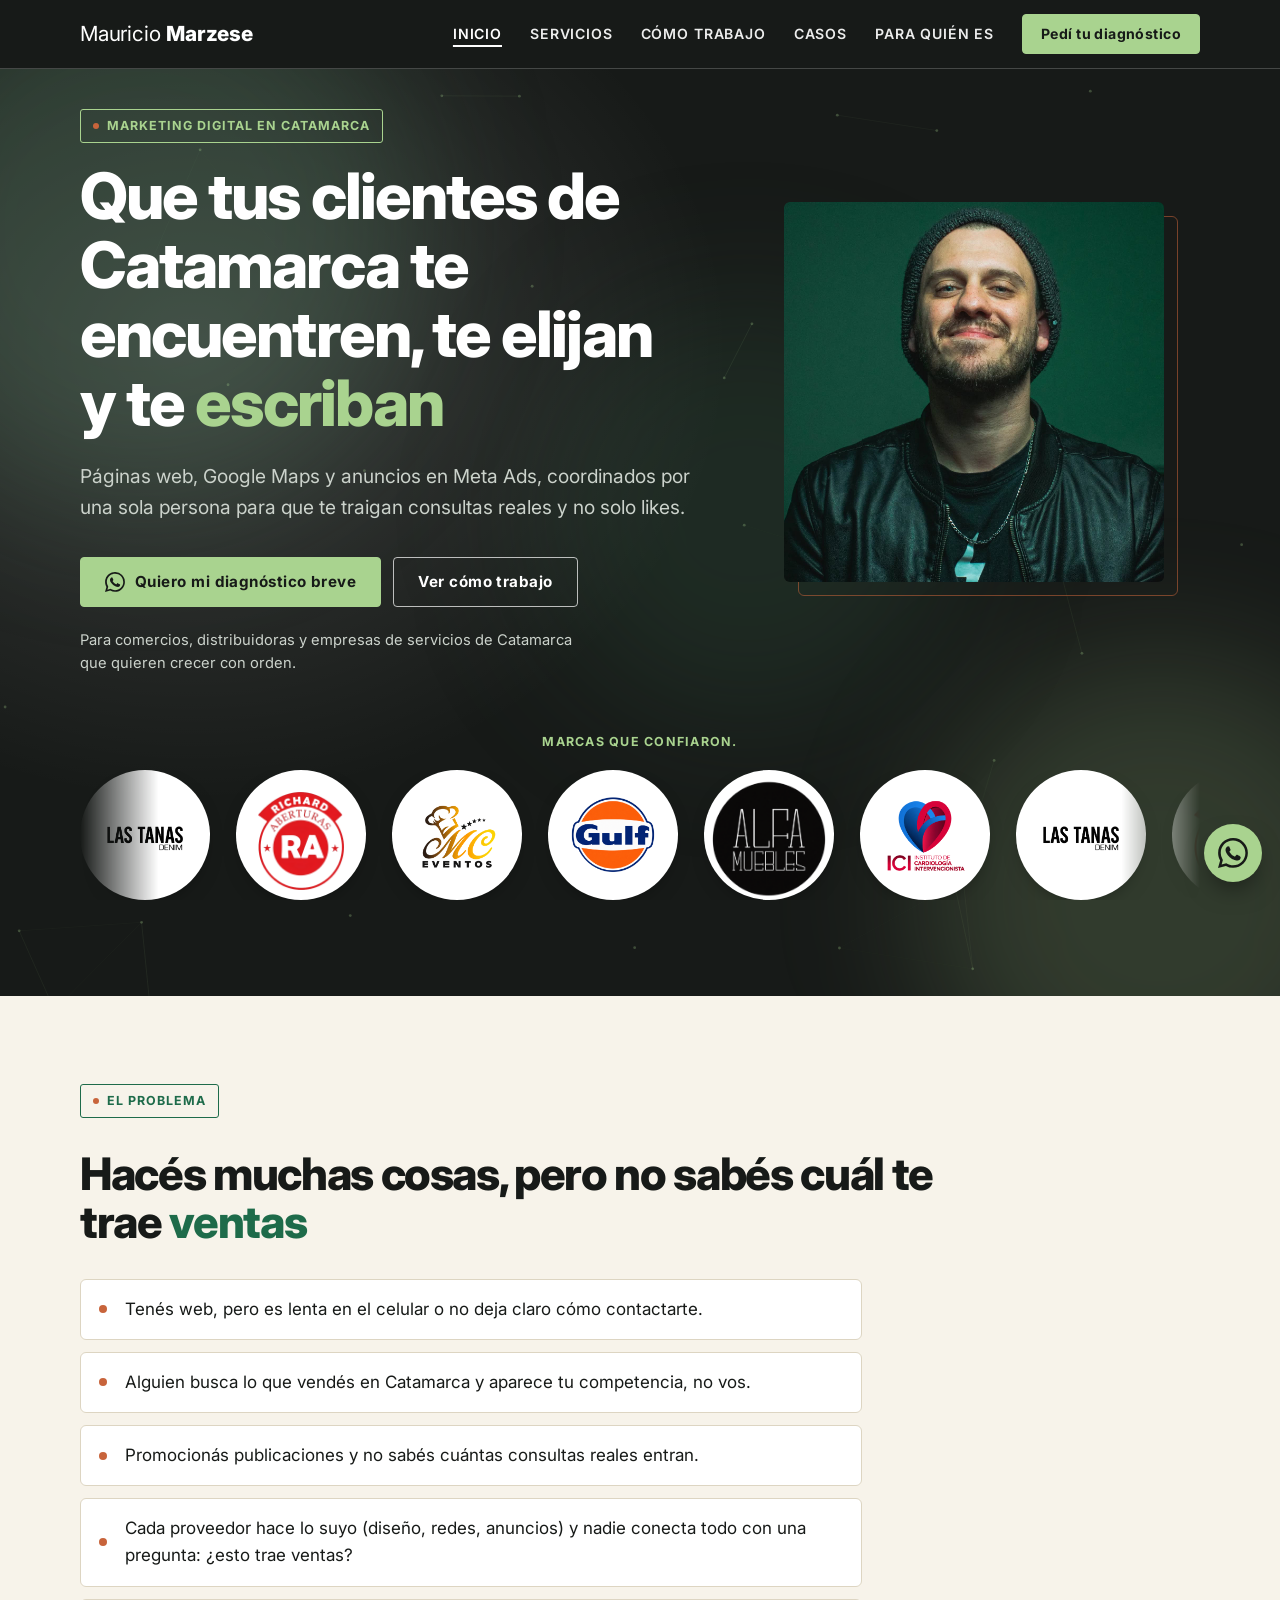
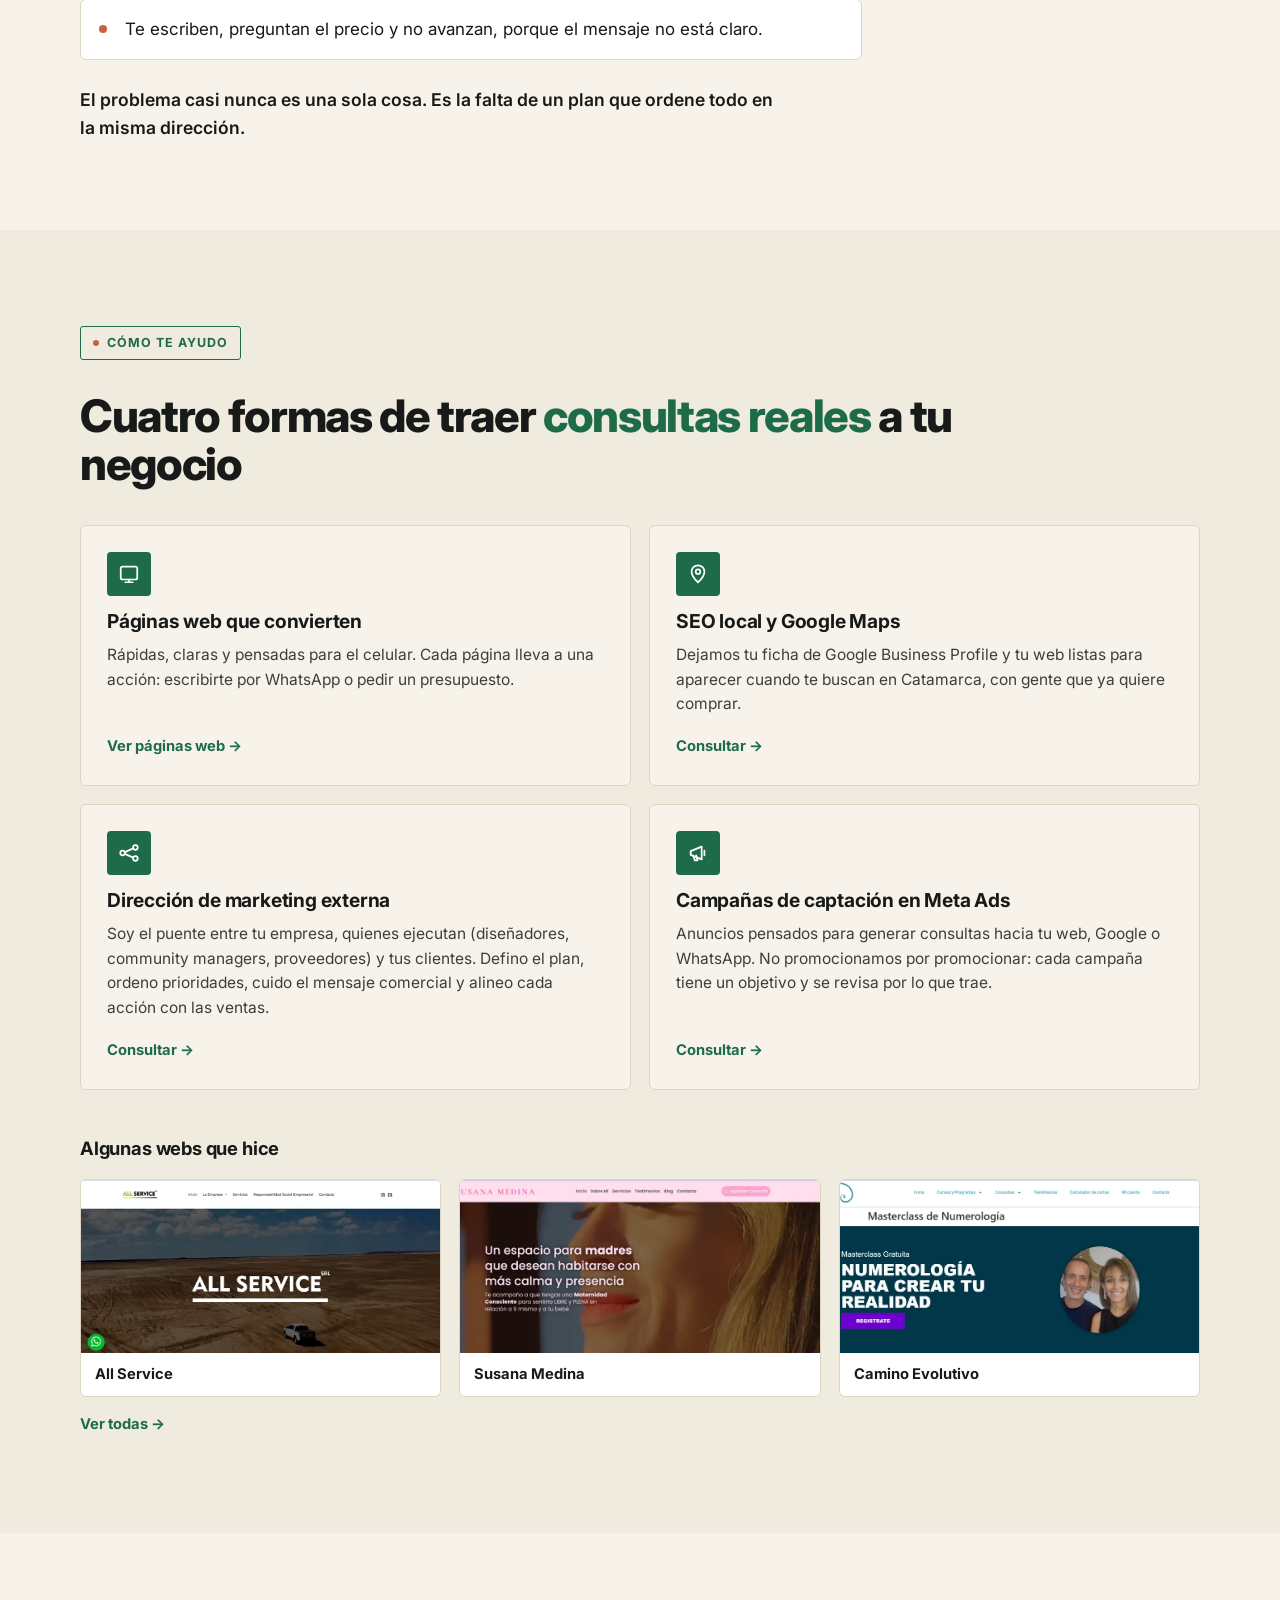
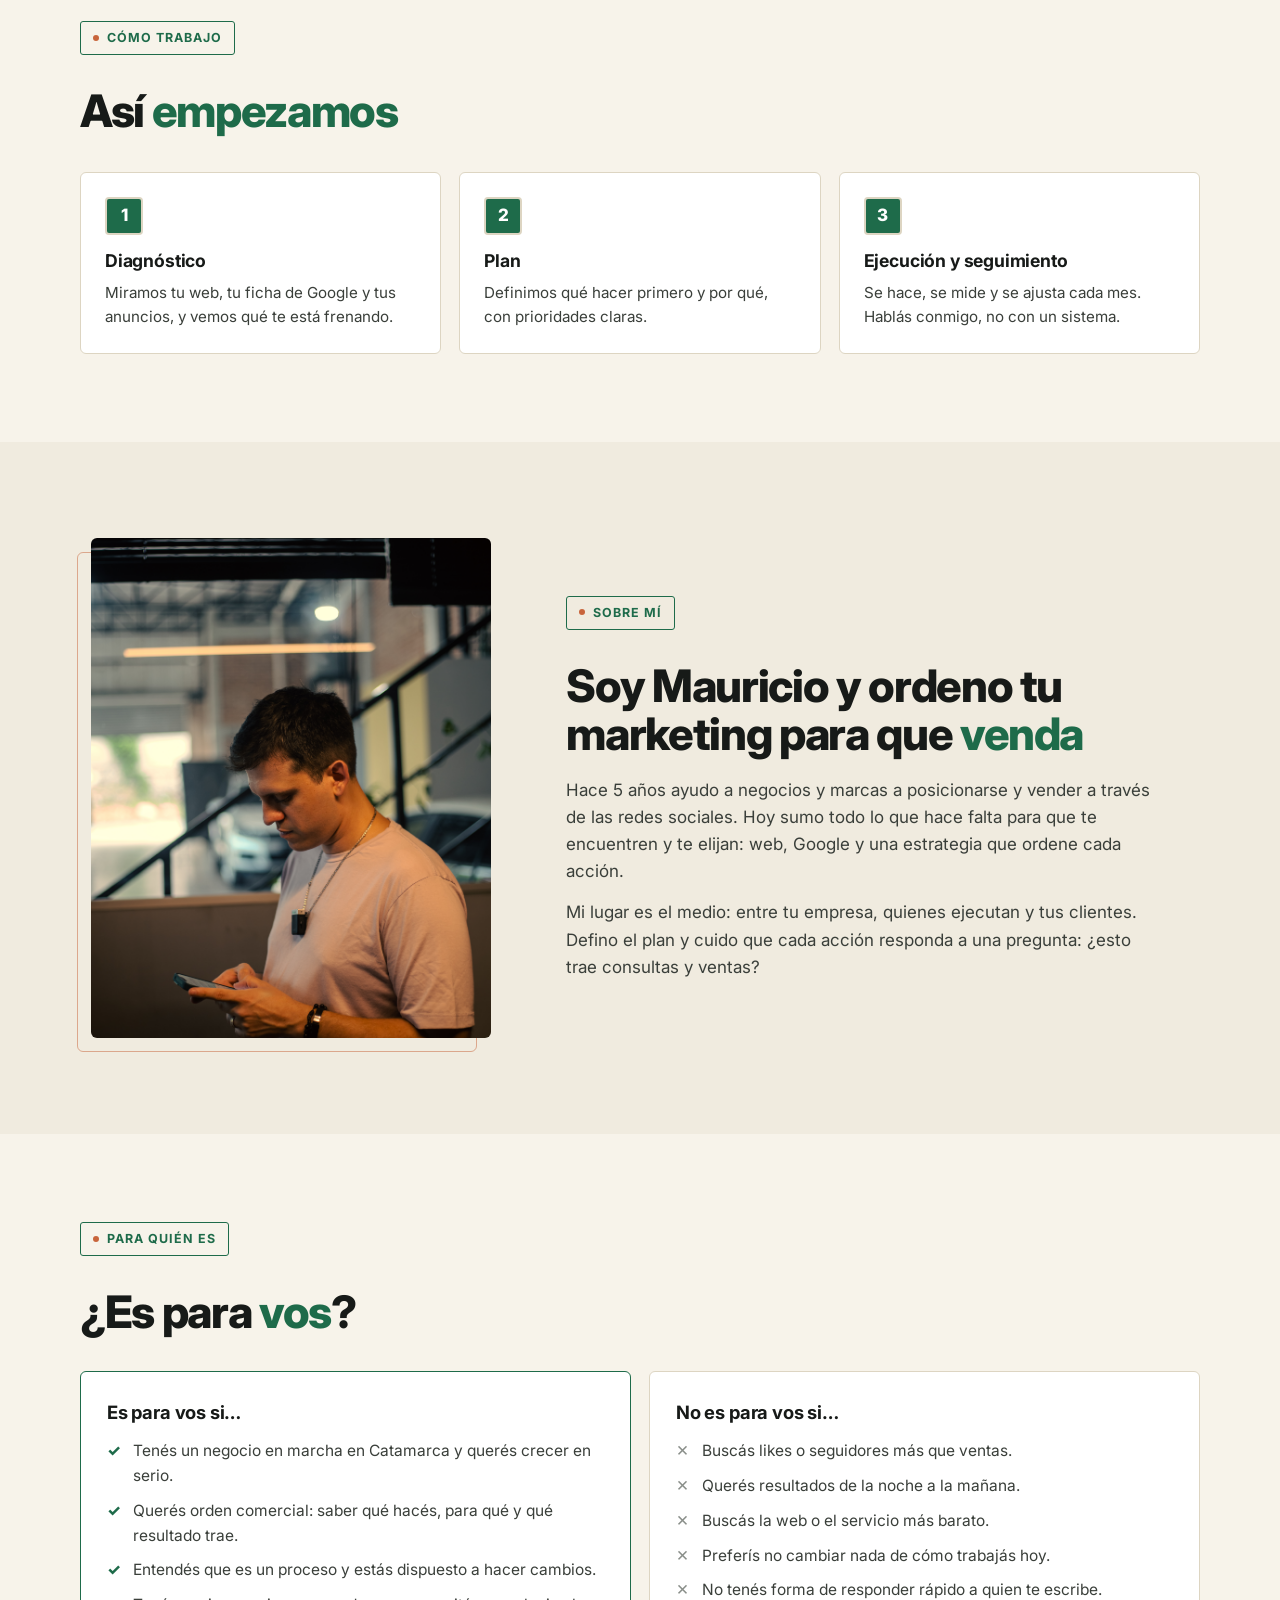
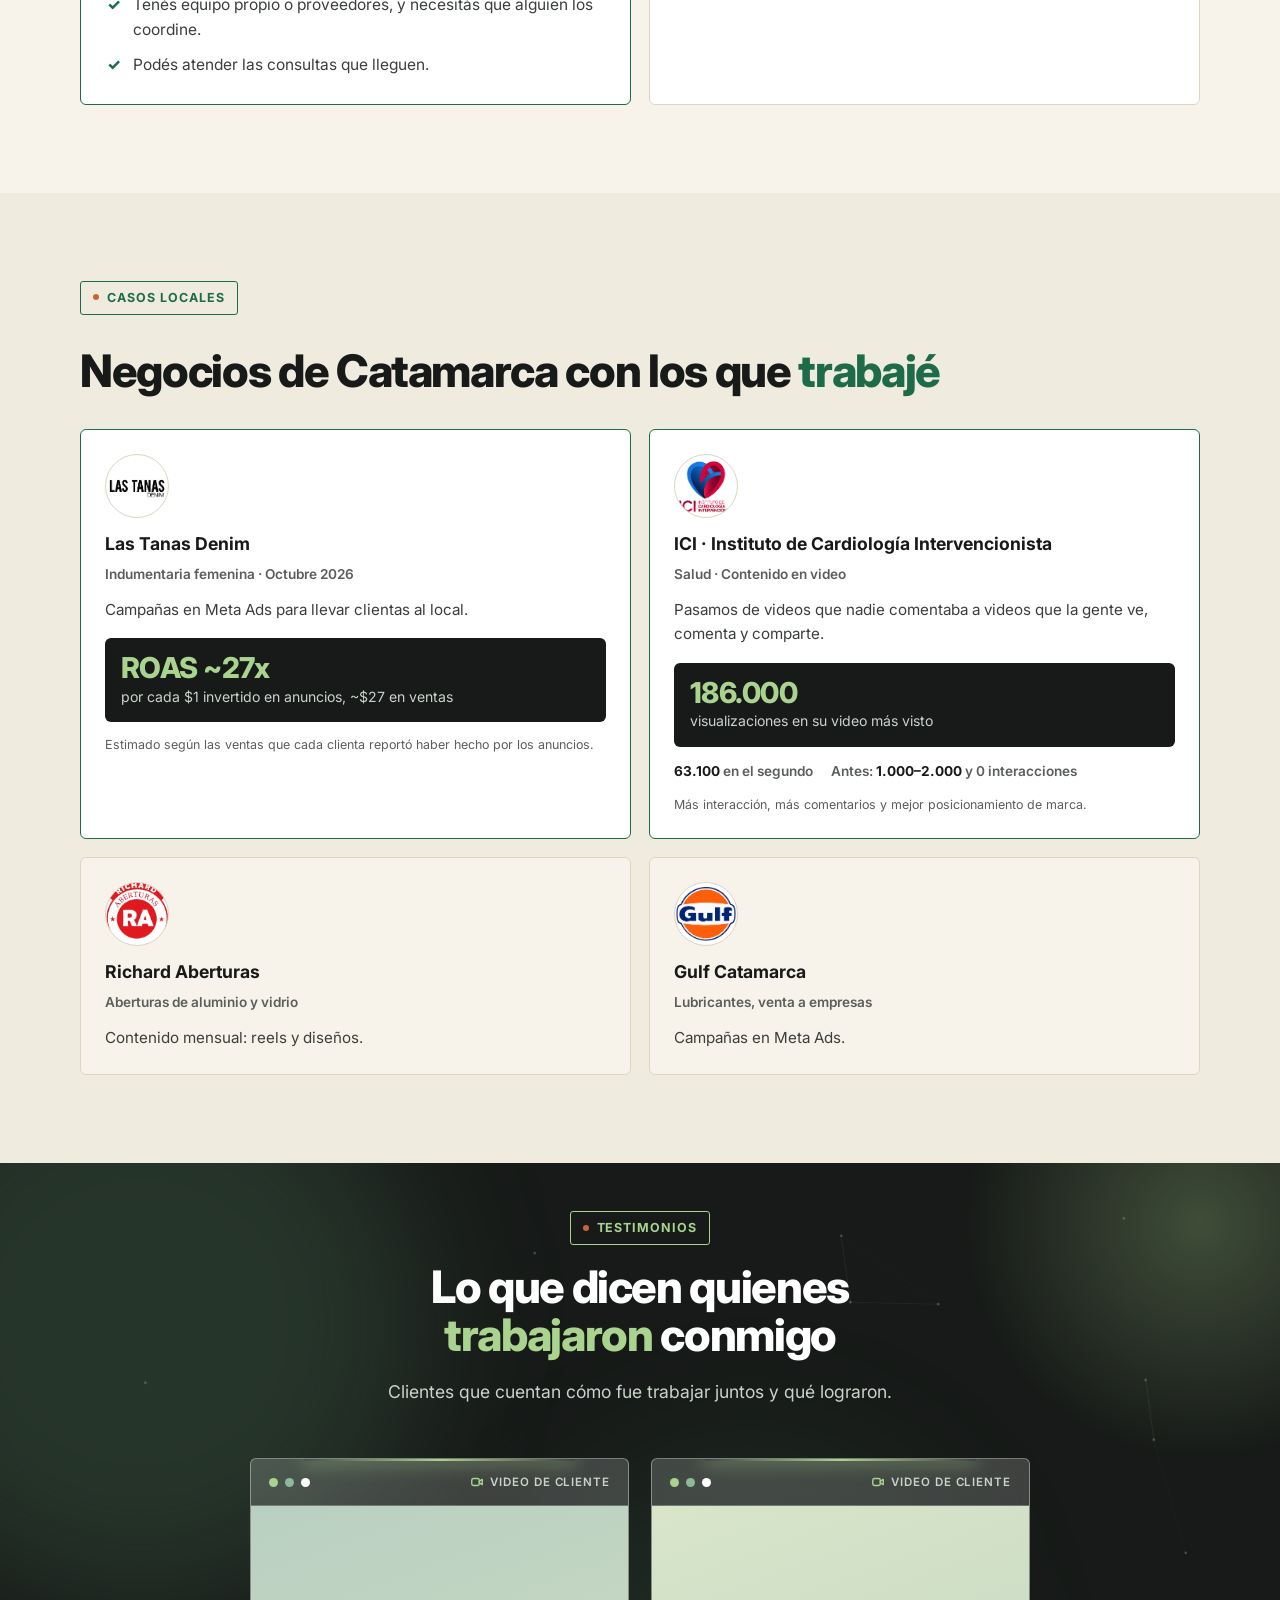
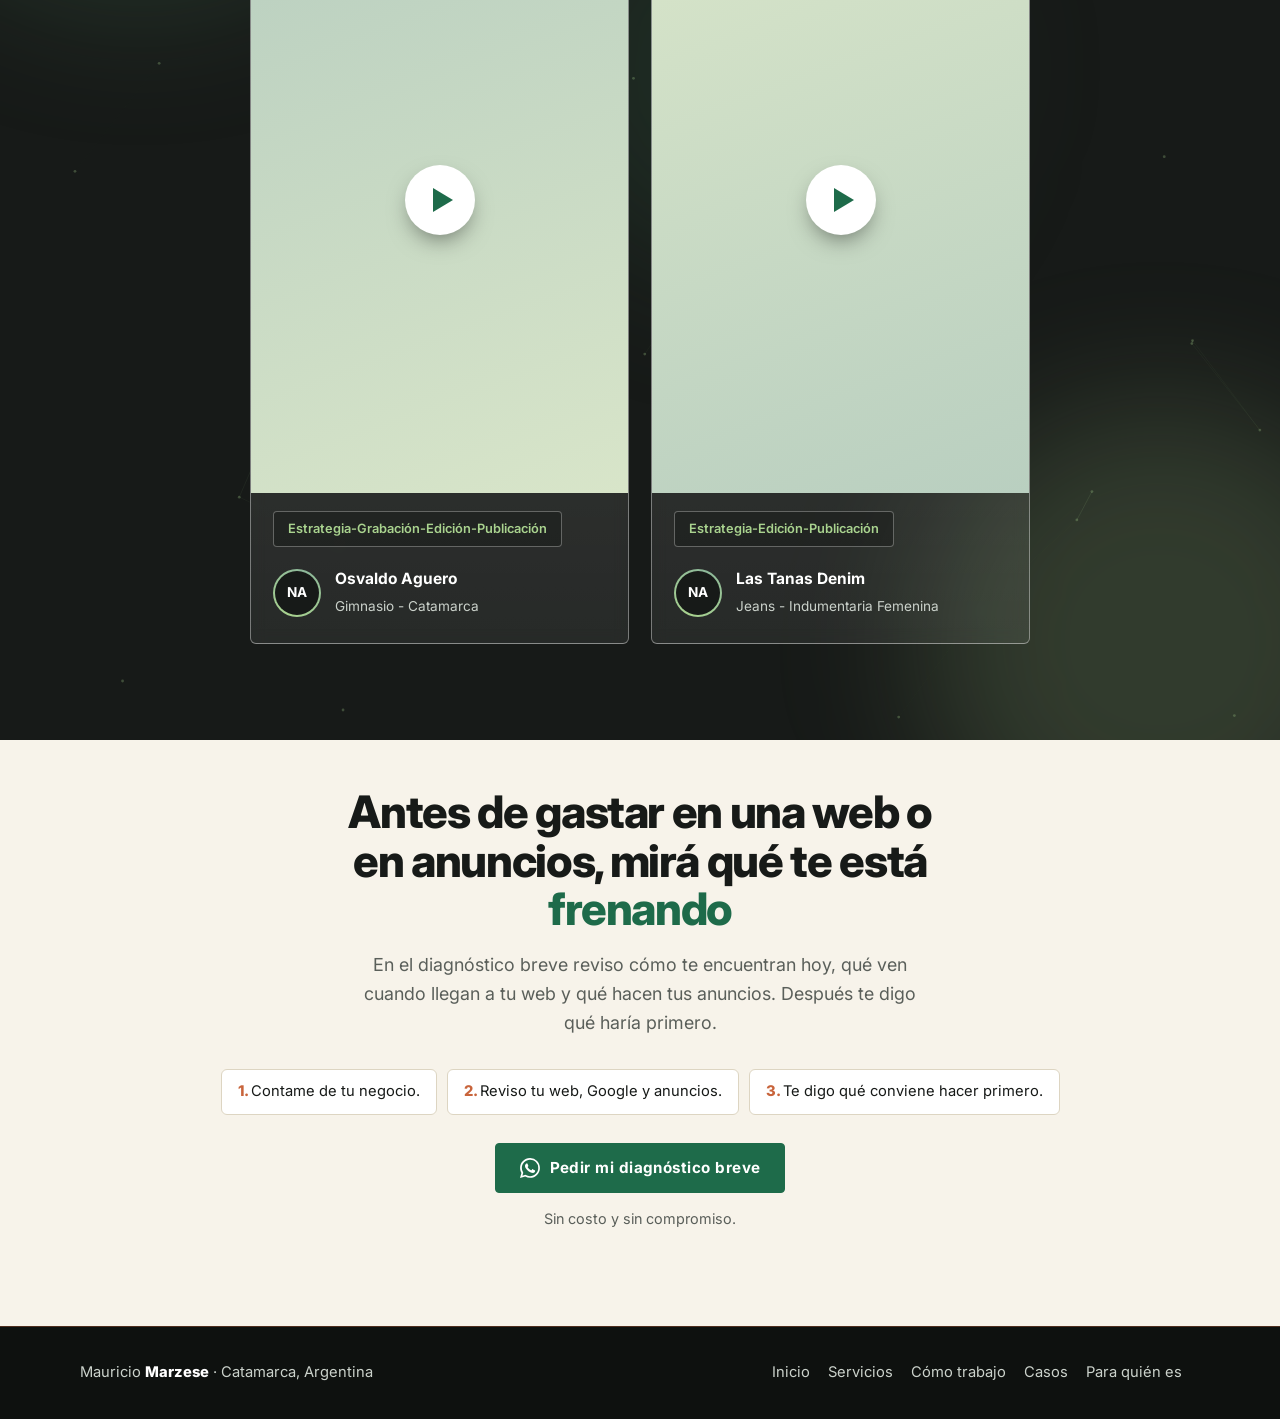
==== index.html @ 93ece4ea "Casos: saca 'También trabajé con'; blog/recursos: anchors del menu apuntan a /#seccion Co-Authored-B" ====
<!DOCTYPE html>
<html lang="es-AR">
<head>
<!-- Google Tag Manager -->
<script>(function(w,d,s,l,i){w[l]=w[l]||[];w[l].push({'gtm.start':new Date().getTime(),event:'gtm.js'});var f=d.getElementsByTagName(s)[0],j=d.createElement(s),dl=l!='dataLayer'?'&l='+l:'';j.async=true;j.src='https://www.googletagmanager.com/gtm.js?id='+i+dl;f.parentNode.insertBefore(j,f);})(window,document,'script','dataLayer','GTM-57M53XH4');</script>
<!-- End Google Tag Manager -->
<!-- Google Analytics (GA4) -->
<script async src="https://www.googletagmanager.com/gtag/js?id=G-WBBMSXLTTG"></script>
<script>window.dataLayer=window.dataLayer||[];function gtag(){dataLayer.push(arguments);}gtag('js',new Date());gtag('config','G-WBBMSXLTTG');</script>
<!-- End Google Analytics -->
<meta charset="utf-8">
<meta name="viewport" content="width=device-width, initial-scale=1, viewport-fit=cover">
<meta name="color-scheme" content="light">
<meta name="theme-color" content="#171A18">
<title>Marketing para negocios en Catamarca | Mauricio Marzese</title>
<meta name="description" content="Páginas web, SEO local y Google Maps, Meta Ads y dirección de marketing para negocios de Catamarca. Pedí tu diagnóstico sin costo.">
<link rel="icon" type="image/svg+xml" href="/favicon.svg">
<script type="application/ld+json">
{"@context":"https://schema.org","@type":"ProfessionalService","name":"Mauricio Marzese","url":"https://mauriciomarzese.com/","description":"Páginas web, SEO local y Google Maps, campañas en Meta Ads y dirección de marketing externa para negocios de Catamarca.","telephone":"+5493834464529","address":{"@type":"PostalAddress","addressLocality":"San Fernando del Valle de Catamarca","addressRegion":"Catamarca","addressCountry":"AR"},"areaServed":[{"@type":"AdministrativeArea","name":"Catamarca"},{"@type":"City","name":"San Fernando del Valle de Catamarca"}],"knowsAbout":["Marketing digital","SEO local","Google Business Profile","Meta Ads","Diseño de páginas web"],"hasOfferCatalog":{"@type":"OfferCatalog","name":"Servicios","itemListElement":[{"@type":"Offer","itemOffered":{"@type":"Service","name":"Páginas web de alta conversión"}},{"@type":"Offer","itemOffered":{"@type":"Service","name":"SEO local y Google Maps"}},{"@type":"Offer","itemOffered":{"@type":"Service","name":"Dirección de marketing externa"}},{"@type":"Offer","itemOffered":{"@type":"Service","name":"Campañas de captación en Meta Ads"}}]},"founder":{"@type":"Person","name":"Mauricio Marzese"},"sameAs":["https://www.instagram.com/mauriciomarzese/","https://www.youtube.com/@mauriciomarzese"]}
</script>
<link rel="canonical" href="https://mauriciomarzese.com/">
<meta property="og:type" content="website">
<meta property="og:locale" content="es_AR">
<meta property="og:site_name" content="Mauricio Marzese">
<meta property="og:title" content="Marketing para negocios en Catamarca | Mauricio Marzese">
<meta property="og:description" content="Páginas web, SEO local y Google Maps, Meta Ads y dirección de marketing para negocios de Catamarca. Pedí tu diagnóstico sin costo.">
<meta property="og:url" content="https://mauriciomarzese.com/">
<link rel="preconnect" href="https://fonts.googleapis.com">
<link rel="preconnect" href="https://fonts.gstatic.com" crossorigin>
<link href="https://fonts.googleapis.com/css2?family=Inter:ital,wght@0,400;0,500;0,600;0,700;0,800;1,700;1,800&display=swap" rel="stylesheet">
<link rel="stylesheet" href="/styles.css">
</head>
<body>
<!-- Google Tag Manager (noscript) -->
<noscript><iframe src="https://www.googletagmanager.com/ns.html?id=GTM-57M53XH4" height="0" width="0" style="display:none;visibility:hidden"></iframe></noscript>
<!-- End Google Tag Manager (noscript) -->

<svg width="0" height="0" style="position:absolute" aria-hidden="true">
  <symbol id="wa" viewBox="0 0 24 24"><path d="M20.5 3.5A11.8 11.8 0 0 0 12 0C5.4 0 .1 5.3.1 11.9c0 2.1.6 4.2 1.6 6L0 24l6.3-1.7a11.9 11.9 0 0 0 5.7 1.5c6.6 0 11.9-5.3 11.9-11.9 0-3.2-1.2-6.2-3.4-8.4ZM12 21.8c-1.8 0-3.5-.5-5-1.4l-.4-.2-3.7 1 1-3.6-.2-.4a9.9 9.9 0 0 1-1.5-5.3C2.2 6.4 6.6 2 12 2c2.6 0 5.1 1 7 2.9a9.8 9.8 0 0 1 2.9 7c0 5.4-4.4 9.9-9.9 9.9Zm5.4-7.4c-.3-.1-1.8-.9-2-1-.3-.1-.5-.1-.7.1l-.9 1.1c-.2.2-.3.2-.6.1a8 8 0 0 1-4-3.5c-.3-.5.3-.5.8-1.5.1-.2 0-.4 0-.5l-.9-2.1c-.2-.5-.4-.4-.7-.4h-.6c-.2 0-.5.1-.8.4-.3.3-1 1-1 2.5s1.1 2.9 1.2 3.1c.1.2 2.1 3.2 5.1 4.5 1.9.8 2.6.9 3.6.7.6-.1 1.8-.7 2-1.4.3-.7.3-1.3.2-1.4-.1-.1-.3-.2-.6-.3Z"/></symbol>
</svg>

<header class="top">
  <div class="wrap nav">
    <a class="brand" href="/">Mauricio <b>Marzese</b></a>
    <button class="menu-toggle" type="button" id="menuToggle" aria-expanded="false" aria-controls="menu" aria-label="Abrir menú"><span></span><span></span><span></span></button>
    <div class="menu" id="menu">
      <div class="menu-inner">
        <ul class="links"><li><a href="/" aria-current="page">Inicio</a></li><li><a href="#servicios">Servicios</a></li><li><a href="#como-trabajo">Cómo trabajo</a></li><li><a href="#casos">Casos</a></li><li><a href="#para-quien">Para quién es</a></li></ul>
        <a class="btn green sm wa" data-msg="Hola Mauricio, vi tu página y quiero pedir el diagnóstico breve de mi negocio.">Pedí tu diagnóstico</a>
      </div>
    </div>
  </div>
</header>

<main id="inicio">

<section class="hero s-blue">
  <div class="fx" aria-hidden="true"><i></i><i></i><i></i></div>
  <div class="wrap hero-grid">
    <div class="hero-txt">
      <span class="pill">Marketing digital en Catamarca</span>
      <h1>Que tus clientes de Catamarca te encuentren, te elijan y te <span class="hl">escriban</span></h1>
      <p class="sub">Páginas web, Google Maps y anuncios en Meta Ads, coordinados por una sola persona para que te traigan consultas reales y no solo likes.</p>
      <div class="actions">
        <a class="btn main wa" data-msg="Hola Mauricio, vi tu página y quiero pedir el diagnóstico breve de mi negocio."><svg viewBox="0 0 24 24" aria-hidden="true"><use href="#wa"/></svg>Quiero mi diagnóstico breve</a>
        <a class="btn ghost" href="#como-trabajo">Ver cómo trabajo</a>
      </div>
      <p class="hero-note">Para comercios, distribuidoras y empresas de servicios de Catamarca que quieren crecer con orden.</p>
    </div>
    <figure class="hero-ph"><img src="/img/mauri.jpg" alt="Mauricio Marzese, consultor de marketing digital en Catamarca" width="640" height="640" fetchpriority="high"></figure>
  </div>
  <div class="wrap hero-brands">
    <div class="zones" >
        <h4>Marcas que confiaron.</h4>
        <div class="logos" role="group" aria-label="Marcas que trabajan conmigo">
          <div class="logos-track"><div class="logo-item"><img src="/img/lastanas.png" alt="Las Tanas Denim" loading="lazy" width="130" height="130" onerror="this.parentNode.classList.add('nologo')"></div><div class="logo-item"><img src="/img/richard.png" alt="Richard Aberturas" loading="lazy" width="130" height="130" onerror="this.parentNode.classList.add('nologo')"></div><div class="logo-item"><img src="/img/mceventos.png" alt="MC Eventos" loading="lazy" width="130" height="130" onerror="this.parentNode.classList.add('nologo')"></div><div class="logo-item"><img src="/img/gulf.png" alt="Gulf Catamarca" loading="lazy" width="130" height="130" onerror="this.parentNode.classList.add('nologo')"></div><div class="logo-item wide"><img src="/img/alfa.png" alt="Alfa Muebles" loading="lazy" width="130" height="130" onerror="this.parentNode.classList.add('nologo')"></div><div class="logo-item"><img src="/img/ici.png" alt="ICI" loading="lazy" width="130" height="130" onerror="this.parentNode.classList.add('nologo')"></div><div class="logo-item"><img src="/img/lastanas.png" alt="Las Tanas Denim" loading="lazy" width="130" height="130" onerror="this.parentNode.classList.add('nologo')"></div><div class="logo-item"><img src="/img/richard.png" alt="Richard Aberturas" loading="lazy" width="130" height="130" onerror="this.parentNode.classList.add('nologo')"></div><div class="logo-item"><img src="/img/mceventos.png" alt="MC Eventos" loading="lazy" width="130" height="130" onerror="this.parentNode.classList.add('nologo')"></div><div class="logo-item"><img src="/img/gulf.png" alt="Gulf Catamarca" loading="lazy" width="130" height="130" onerror="this.parentNode.classList.add('nologo')"></div><div class="logo-item wide"><img src="/img/alfa.png" alt="Alfa Muebles" loading="lazy" width="130" height="130" onerror="this.parentNode.classList.add('nologo')"></div><div class="logo-item"><img src="/img/ici.png" alt="ICI" loading="lazy" width="130" height="130" onerror="this.parentNode.classList.add('nologo')"></div><div class="logo-item"><img src="/img/lastanas.png" alt="Las Tanas Denim" loading="lazy" width="130" height="130" onerror="this.parentNode.classList.add('nologo')"></div><div class="logo-item"><img src="/img/richard.png" alt="Richard Aberturas" loading="lazy" width="130" height="130" onerror="this.parentNode.classList.add('nologo')"></div><div class="logo-item"><img src="/img/mceventos.png" alt="MC Eventos" loading="lazy" width="130" height="130" onerror="this.parentNode.classList.add('nologo')"></div><div class="logo-item"><img src="/img/gulf.png" alt="Gulf Catamarca" loading="lazy" width="130" height="130" onerror="this.parentNode.classList.add('nologo')"></div><div class="logo-item wide"><img src="/img/alfa.png" alt="Alfa Muebles" loading="lazy" width="130" height="130" onerror="this.parentNode.classList.add('nologo')"></div><div class="logo-item"><img src="/img/ici.png" alt="ICI" loading="lazy" width="130" height="130" onerror="this.parentNode.classList.add('nologo')"></div><div class="logo-item"><img src="/img/lastanas.png" alt="Las Tanas Denim" loading="lazy" width="130" height="130" onerror="this.parentNode.classList.add('nologo')"></div><div class="logo-item"><img src="/img/richard.png" alt="Richard Aberturas" loading="lazy" width="130" height="130" onerror="this.parentNode.classList.add('nologo')"></div><div class="logo-item"><img src="/img/mceventos.png" alt="MC Eventos" loading="lazy" width="130" height="130" onerror="this.parentNode.classList.add('nologo')"></div><div class="logo-item"><img src="/img/gulf.png" alt="Gulf Catamarca" loading="lazy" width="130" height="130" onerror="this.parentNode.classList.add('nologo')"></div><div class="logo-item wide"><img src="/img/alfa.png" alt="Alfa Muebles" loading="lazy" width="130" height="130" onerror="this.parentNode.classList.add('nologo')"></div><div class="logo-item"><img src="/img/ici.png" alt="ICI" loading="lazy" width="130" height="130" onerror="this.parentNode.classList.add('nologo')"></div></div>
  </div>
</section>

<section class="prob s-white" id="problema">
  <div class="wrap">
    <span class="pill">El problema</span>
    <h2>Hacés muchas cosas, pero no sabés cuál te trae <span class="hl">ventas</span></h2>
    <ul class="plist">
      <li>Tenés web, pero es lenta en el celular o no deja claro cómo contactarte.</li>
      <li>Alguien busca lo que vendés en Catamarca y aparece tu competencia, no vos.</li>
      <li>Promocionás publicaciones y no sabés cuántas consultas reales entran.</li>
      <li>Cada proveedor hace lo suyo (diseño, redes, anuncios) y nadie conecta todo con una pregunta: ¿esto trae ventas?</li>
      <li>Te escriben, preguntan el precio y no avanzan, porque el mensaje no está claro.</li>
    </ul>
    <p class="pclose">El problema casi nunca es una sola cosa. Es la falta de un plan que ordene todo en la misma dirección.</p>
  </div>
</section>

<section class="serv s-white" id="servicios">
  <div class="wrap">
    <span class="pill">Cómo te ayudo</span>
    <h2>Cuatro formas de traer <span class="hl">consultas reales</span> a tu negocio</h2>
    <div class="svc4">
      <article class="scard"><span class="qic"><svg viewBox="0 0 24 24" aria-hidden="true"><rect x="3" y="4" width="18" height="14" rx="2"/><path d="M8 21h8M12 18v3"/></svg></span><h3>Páginas web que convierten</h3><p>Rápidas, claras y pensadas para el celular. Cada página lleva a una acción: escribirte por WhatsApp o pedir un presupuesto.</p><a class="go" href="/diseno-web/">Ver páginas web →</a></article>
      <article class="scard"><span class="qic"><svg viewBox="0 0 24 24" aria-hidden="true"><path d="M12 21s7-6.2 7-11.5A7 7 0 0 0 5 9.5C5 14.800 12 21 12 21z"/><circle cx="12" cy="9.500" r="2.500"/></svg></span><h3>SEO local y Google Maps</h3><p>Dejamos tu ficha de Google Business Profile y tu web listas para aparecer cuando te buscan en Catamarca, con gente que ya quiere comprar.</p><a class="go wa" data-msg="Hola Mauricio, quiero consultar por SEO local y Google Maps para mi negocio.">Consultar →</a></article>
      <article class="scard"><span class="qic"><svg viewBox="0 0 24 24" aria-hidden="true"><circle cx="5" cy="12" r="2.500"/><circle cx="19" cy="6" r="2.500"/><circle cx="19" cy="18" r="2.500"/><path d="M7.500 11l9-4M7.500 13l9 4"/></svg></span><h3>Dirección de marketing externa</h3><p>Soy el puente entre tu empresa, quienes ejecutan (diseñadores, community managers, proveedores) y tus clientes. Defino el plan, ordeno prioridades, cuido el mensaje comercial y alineo cada acción con las ventas.</p><a class="go wa" data-msg="Hola Mauricio, quiero consultar por la dirección de marketing externa para mi empresa.">Consultar →</a></article>
      <article class="scard"><span class="qic"><svg viewBox="0 0 24 24" aria-hidden="true"><path d="M4 14v-4l12-5v14L4 14z"/><path d="M7 15l1.500 5h3L10 14.500M19 9.500v5"/></svg></span><h3>Campañas de captación en Meta Ads</h3><p>Anuncios pensados para generar consultas hacia tu web, Google o WhatsApp. No promocionamos por promocionar: cada campaña tiene un objetivo y se revisa por lo que trae.</p><a class="go wa" data-msg="Hola Mauricio, quiero consultar por campañas en Meta Ads para mi negocio.">Consultar →</a></article>
    </div>
    <div class="wstrip">
      <h3>Algunas webs que hice</h3>
      <div class="wsgrid">
        <a class="wsshot" href="https://allservice.ar" target="_blank" rel="noopener"><img src="/img/allserviceweb.webp" alt="Sitio web de All Service" loading="lazy" width="1000" height="479"><span>All Service</span></a>
        <a class="wsshot" href="https://susanamedina.com.ar" target="_blank" rel="noopener"><img src="/img/susimedinaweb.webp" alt="Sitio web de Susana Medina" loading="lazy" width="1000" height="416"><span>Susana Medina</span></a>
        <a class="wsshot" href="https://caminoevolutivo.com/masterclass-gratuita" target="_blank" rel="noopener"><img src="/img/caminoweb.webp" alt="Landing de Camino Evolutivo" loading="lazy" width="1000" height="427"><span>Camino Evolutivo</span></a>
      </div>
      <a class="go" href="/diseno-web/">Ver todas →</a>
    </div>
  </div>
</section>

<section class="pasos3 s-white" id="como-trabajo">
  <div class="wrap">
    <span class="pill">Cómo trabajo</span>
    <h2>Así <span class="hl">empezamos</span></h2>
    <ol class="st3">
      <li><span class="fn">1</span><h3>Diagnóstico</h3><p>Miramos tu web, tu ficha de Google y tus anuncios, y vemos qué te está frenando.</p></li>
      <li><span class="fn">2</span><h3>Plan</h3><p>Definimos qué hacer primero y por qué, con prioridades claras.</p></li>
      <li><span class="fn">3</span><h3>Ejecución y seguimiento</h3><p>Se hace, se mide y se ajusta cada mes. Hablás conmigo, no con un sistema.</p></li>
    </ol>
  </div>
</section>

<section class="about s-white" id="sobre-mi">
  <div class="wrap about-grid">
    <figure class="about-ph"><img src="/img/mauri.jpeg" alt="Mauricio Marzese trabajando con el celular" width="1000" height="1499" loading="lazy"></figure>
    <div class="about-txt">
      <span class="pill">Sobre mí</span>
      <h2>Soy Mauricio y ordeno tu marketing para que <span class="hl">venda</span></h2>
      <p>Hace 5 años ayudo a negocios y marcas a posicionarse y vender a través de las redes sociales. Hoy sumo todo lo que hace falta para que te encuentren y te elijan: web, Google y una estrategia que ordene cada acción.</p>
      <p>Mi lugar es el medio: entre tu empresa, quienes ejecutan y tus clientes. Defino el plan y cuido que cada acción responda a una pregunta: ¿esto trae consultas y ventas?</p>
    </div>
  </div>
</section>

<section class="fit s-white" id="para-quien">
  <div class="wrap">
    <span class="pill">Para quién es</span>
    <h2>¿Es para <span class="hl">vos</span>?</h2>
    <div class="fitgrid">
      <div class="fitcol yes"><h3>Es para vos si…</h3><ul>
        <li>Tenés un negocio en marcha en Catamarca y querés crecer en serio.</li>
        <li>Querés orden comercial: saber qué hacés, para qué y qué resultado trae.</li>
        <li>Entendés que es un proceso y estás dispuesto a hacer cambios.</li>
        <li>Tenés equipo propio o proveedores, y necesitás que alguien los coordine.</li>
        <li>Podés atender las consultas que lleguen.</li></ul></div>
      <div class="fitcol no"><h3>No es para vos si…</h3><ul>
        <li>Buscás likes o seguidores más que ventas.</li>
        <li>Querés resultados de la noche a la mañana.</li>
        <li>Buscás la web o el servicio más barato.</li>
        <li>Preferís no cambiar nada de cómo trabajás hoy.</li>
        <li>No tenés forma de responder rápido a quien te escribe.</li></ul></div>
    </div>
  </div>
</section>

<section class="casos s-white" id="casos">
  <div class="wrap">
    <span class="pill">Casos locales</span>
    <h2>Negocios de Catamarca con los que <span class="hl">trabajé</span></h2>
    <div class="cgrid">
      <article class="ccard feat"><img class="clogo" src="/img/lastanas.png" alt="Las Tanas Denim" loading="lazy" width="64" height="64"><strong>Las Tanas Denim</strong><span>Indumentaria femenina · Octubre 2026</span><p>Campañas en Meta Ads para llevar clientas al local.</p><div class="cstat"><b>ROAS ~27x</b><i>por cada $1 invertido en anuncios, ~$27 en ventas</i></div><small>Estimado según las ventas que cada clienta reportó haber hecho por los anuncios.</small></article>
      <article class="ccard feat"><img class="clogo" src="/img/ici.png" alt="ICI Instituto de Cardiología Intervencionista" loading="lazy" width="64" height="64"><strong>ICI · Instituto de Cardiología Intervencionista</strong><span>Salud · Contenido en video</span><p>Pasamos de videos que nadie comentaba a videos que la gente ve, comenta y comparte.</p><div class="cstat"><b>186.000</b><i>visualizaciones en su video más visto</i></div><div class="cmini"><span><b>63.100</b> en el segundo</span><span>Antes: <b>1.000–2.000</b> y 0 interacciones</span></div><small>Más interacción, más comentarios y mejor posicionamiento de marca.</small></article>
      <article class="ccard"><img class="clogo" src="/img/richard.png" alt="Richard Aberturas" loading="lazy" width="64" height="64"><strong>Richard Aberturas</strong><span>Aberturas de aluminio y vidrio</span><p>Contenido mensual: reels y diseños.</p></article>
      <article class="ccard"><img class="clogo" src="/img/gulf.png" alt="Gulf Catamarca" loading="lazy" width="64" height="64"><strong>Gulf Catamarca</strong><span>Lubricantes, venta a empresas</span><p>Campañas en Meta Ads.</p></article>
    </div>
  </div>
</section>

<section class="testi s-blue" id="testimonios">
  <div class="fx" aria-hidden="true"><i></i><i></i><i></i></div>
  <div class="wrap">
    <div class="center-head">
      <span class="pill">Testimonios</span>
      <h2>Lo que dicen quienes <br><span class="hl">trabajaron</span> conmigo</h2>
      <p class="sub">Clientes que cuentan cómo fue trabajar juntos y qué lograron.</p>
    </div>
    <!-- IDEAL: reemplazar el texto de .tmetric por un resultado real con número (ej: "+35 consultas por mes"). -->
    <div class="tgrid two">
      <article class="tcard">
        <div class="tbar"><i></i><i></i><i></i><span><svg viewBox="0 0 24 24" aria-hidden="true"><rect x="3" y="6" width="13" height="12" rx="3"/><path d="M16 10.5l5-3v9l-5-3z"/></svg>Video de cliente</span></div>
        <div class="reel vid" style="--a:115deg"><video playsinline preload="metadata" src="https://videos.mauriciomarzese.com/Testimonio1.mp4#t=0.1"></video><i></i></div>
        <div class="tmetric">Estrategia-Grabación-Edición-Publicación</div>
        <div class="tperson"><div class="avatar"><b>NA</b></div><div><strong>Osvaldo Aguero</strong><span>Gimnasio - Catamarca</span></div></div>
      </article>

      <article class="tcard">
        <div class="tbar"><i></i><i></i><i></i><span><svg viewBox="0 0 24 24" aria-hidden="true"><rect x="3" y="6" width="13" height="12" rx="3"/><path d="M16 10.5l5-3v9l-5-3z"/></svg>Video de cliente</span></div>
        <div class="reel vid" style="--a:75deg;--c1:#D8E5C9;--c2:#B9CFC0"><video playsinline preload="metadata" src="https://videos.mauriciomarzese.com/testimoniolastanas.mp4#t=0.1"></video><i></i></div>
        <div class="tmetric">Estrategia-Edición-Publicación</div>
        <div class="tperson"><div class="avatar"><b>NA</b></div><div><strong>Las Tanas Denim</strong><span>Jeans - Indumentaria Femenina</span></div></div>
      </article>
      
    </div>
  </div>
</section>

<section class="final s-white">
  <div class="wrap">
    <h2>Antes de gastar en una web o en anuncios, mirá qué te está <span class="hl">frenando</span></h2>
    <p>En el diagnóstico breve reviso cómo te encuentran hoy, qué ven cuando llegan a tu web y qué hacen tus anuncios. Después te digo qué haría primero.</p>
    <ol class="fsteps"><li>Contame de tu negocio.</li><li>Reviso tu web, Google y anuncios.</li><li>Te digo qué conviene hacer primero.</li></ol>
    <a class="btn main wa" data-msg="Hola Mauricio, vi tu página y quiero pedir el diagnóstico breve de mi negocio."><svg viewBox="0 0 24 24" aria-hidden="true"><use href="#wa"/></svg>Pedir mi diagnóstico breve</a>
    <p class="fnote">Sin costo y sin compromiso.</p>
  </div>
</section>

</main>

<footer>
  <div class="wrap">
    <span>Mauricio <b>Marzese</b> · Catamarca, Argentina</span>
    <nav><a href="/">Inicio</a><a href="#servicios">Servicios</a><a href="#como-trabajo">Cómo trabajo</a><a href="#casos">Casos</a><a href="#para-quien">Para quién es</a></nav>
  </div>
</footer>

<a class="fab wa" data-msg="Hola Mauricio, vi tu página y me gustaría tener una charla previa para ver si podés ayudarme con mi negocio." aria-label="Escribime por WhatsApp"><svg viewBox="0 0 24 24" aria-hidden="true"><use href="#wa"/></svg></a>

<script src="/script.js"></script>

</body>
</html>
---- styles.css ----
:root{
  --blue:#171A18;        /* fondo de secciones azules */
  --blue-deep:#1E6B4A;   /* acentos sobre blanco */
  --blue-soft:#F0EBDF;   /* fondo de tarjetas sobre blanco */
  --blue-line:#DDD5C2;
  --blue-pastel:#8DB89A; /* detalles pastel sobre azul */
  --green:#A9D38F;       /* verde salvia suave */
  --ink:#171A18;
  --muted-ink:#5A5F5A;
  --font:"Inter", system-ui, -apple-system, "Segoe UI", Arial, sans-serif;
  color-scheme:light;
  box-sizing:border-box;
}
*,*::before,*::after{box-sizing:inherit}
html{scroll-behavior:smooth;scroll-padding-top:90px;background:#fff;-webkit-text-size-adjust:100%;text-size-adjust:100%}
body{margin:0;font-family:var(--font);font-size:17px;line-height:1.6;color:var(--ink);background:#fff;-webkit-font-smoothing:antialiased;overflow-x:hidden}
img,video,svg{max-width:100%}
p{margin:0}
h1,h2,h3,h4{font-family:var(--font);margin:0;overflow-wrap:break-word}
h1,h2{font-weight:800;font-style:italic;text-transform:uppercase;letter-spacing:-.025em;line-height:1.04}
h1{font-size:clamp(2.1rem,7.2vw,4.4rem)}
h2{font-size:clamp(1.7rem,5.6vw,3.1rem)}
h3{font-weight:700;font-size:1.15rem;letter-spacing:-.01em}
.wrap{width:min(1120px,100% - 32px);margin-inline:auto}
section{padding:48px 0 96px}
:focus-visible{outline:3px solid #FFD84D;outline-offset:3px;border-radius:8px}

/* Secciones alternadas */
.s-blue{background:var(--blue);color:#fff;position:relative;overflow:hidden;isolation:isolate}
/* Movimiento de fondo en secciones azules */
.fx{position:absolute;inset:0;z-index:-1;pointer-events:none;overflow:hidden}
.fx i{position:absolute;border-radius:50%;filter:blur(70px);will-change:transform}
.fx i:nth-child(1){width:560px;height:560px;left:-140px;top:-120px;background:rgba(90,150,110,.22);animation:fxa 22s ease-in-out infinite alternate}
.fx i:nth-child(2){width:480px;height:480px;right:-120px;bottom:-140px;background:rgba(169,211,143,.18);animation:fxb 26s ease-in-out infinite alternate}
.fx i:nth-child(3){width:420px;height:420px;left:42%;top:25%;background:rgba(60,110,80,.2);animation:fxc 30s ease-in-out infinite alternate}
@keyframes fxa{to{transform:translate(38vw,22%) scale(1.15)}}
@keyframes fxb{to{transform:translate(-34vw,-26%) scale(1.2)}}
@keyframes fxc{to{transform:translate(-22vw,30%) scale(.85)}}
@media (max-width:700px){.fx i{filter:blur(50px)}.fx i:nth-child(1),.fx i:nth-child(2){width:340px;height:340px}.fx i:nth-child(3){width:280px;height:280px}}
@media (prefers-reduced-motion:reduce){.fx i{animation:none}}
.s-blue>.wrap{position:relative}
.s-white{background:#fff;color:var(--ink)}
.s-blue .sub{color:#CBD2CB}
.s-white .sub{color:var(--muted-ink)}
.sub{font-size:1.1rem;max-width:36em}

/* Resaltado del titular */
.hl{display:inline-block;padding:0 .16em;margin-inline:-.02em;max-width:100%}
.s-blue .hl{background:var(--green);color:var(--ink)}
.s-white .hl{background:var(--blue-deep);color:#fff}

/* Pastillas */
.pill{display:inline-block;font-size:.78rem;font-weight:700;letter-spacing:.08em;text-transform:uppercase;padding:6px 14px;border-radius:999px;margin-bottom:18px}
.s-blue .pill{background:var(--green);color:var(--ink)}
.s-white .pill{background:var(--blue-deep);color:#fff}

/* Botones */
.btn{display:inline-flex;align-items:center;justify-content:center;gap:10px;padding:15px 26px;border-radius:999px;font:700 .95rem/1.15 var(--font);letter-spacing:.02em;text-decoration:none;text-align:center;border:2px solid transparent;cursor:pointer;transition:transform .15s ease,box-shadow .15s ease}
.btn:hover{transform:translateY(-2px)}
.btn svg{width:20px;height:20px;fill:currentColor;flex:none}
.btn.sm{padding:12px 20px;font-size:.88rem}
.btn.block{width:100%}
.s-blue .btn.main,.btn.green{background:var(--green);color:var(--ink)}
.s-white .btn.main{background:var(--blue-deep);color:#fff}
.s-blue .btn.ghost{border-color:#fff;color:#fff;background:transparent}
.s-white .btn.ghost{border-color:var(--blue-deep);color:var(--blue-deep);background:transparent}
@media (hover:none){.btn:hover{transform:none}}

/* Header + menú */
header.top{position:sticky;top:0;z-index:40;background:var(--blue);color:#fff;border-bottom:1px solid rgba(255,255,255,.2);padding-top:env(safe-area-inset-top,0px)}
.nav{display:flex;align-items:center;justify-content:space-between;gap:20px;min-height:68px}
.brand{font-size:1.3rem;text-decoration:none;color:#fff;letter-spacing:-.01em;white-space:nowrap}
.brand b{font-weight:800}
.menu-toggle{display:none;flex:none;width:46px;height:46px;padding:0;border:1.5px solid rgba(255,255,255,.55);border-radius:12px;background:transparent;color:#fff;cursor:pointer;align-items:center;justify-content:center;flex-direction:column;gap:5px;-webkit-tap-highlight-color:transparent}
.menu-toggle span{display:block;width:20px;height:2px;background:currentColor;border-radius:2px;transition:transform .25s ease,opacity .2s ease}
.menu-toggle[aria-expanded="true"] span:nth-child(1){transform:translateY(7px) rotate(45deg)}
.menu-toggle[aria-expanded="true"] span:nth-child(2){opacity:0}
.menu-toggle[aria-expanded="true"] span:nth-child(3){transform:translateY(-7px) rotate(-45deg)}
.menu-inner{display:flex;align-items:center;gap:28px}
.links{display:flex;gap:28px;list-style:none;margin:0;padding:0}
.links a{color:#fff;text-decoration:none;font-weight:600;font-size:.88rem;letter-spacing:.06em;text-transform:uppercase;opacity:.92;white-space:nowrap}
.links a:hover{opacity:1;text-decoration:underline;text-underline-offset:6px}
.menu .btn{white-space:nowrap}
@media (max-width:1240px) and (min-width:1101px){
  .nav{gap:14px}
  .menu-inner,.links{gap:20px}
  .links a{font-size:.82rem;letter-spacing:.04em}
}

/* Acordeón del menú: tablet y celular */
@media (max-width:1100px){
  .nav{flex-wrap:wrap;row-gap:0;min-height:0;padding-block:9px}
  .menu-toggle{display:inline-flex}
  .menu{order:3;flex:0 0 100%;display:grid;grid-template-rows:0fr;transition:grid-template-rows .3s ease}
  .menu.open{grid-template-rows:1fr}
  .menu-inner{min-height:0;overflow:hidden;flex-direction:column;align-items:stretch;gap:0;visibility:hidden;transition:visibility 0s linear .3s}
  .menu.open .menu-inner{visibility:visible;transition-delay:0s;overflow-y:auto;max-height:calc(100vh - 80px);max-height:calc(100dvh - 80px)}
  .links{flex-direction:column;gap:0;width:100%}
  .links li{border-top:1px solid rgba(255,255,255,.2)}
  .links a{display:flex;align-items:center;justify-content:space-between;min-height:54px;font-size:.95rem;opacity:1;white-space:normal}
  .links a::after{content:"";width:8px;height:8px;border-top:2px solid currentColor;border-right:2px solid currentColor;transform:rotate(45deg);opacity:.8;margin-right:4px}
  .menu .btn{width:100%;margin:14px 0 20px;padding:16px 20px;font-size:.95rem}
}
@media (prefers-reduced-motion:reduce){.menu,.menu-inner,.menu-toggle span{transition:none}}

/* Teléfono / video */
.phone{position:relative;width:min(300px,100%);aspect-ratio:9/16;margin-inline:auto;border-radius:30px;overflow:hidden;border:3px solid rgba(255,255,255,.55);background:linear-gradient(160deg,#B9CFC0,#D8E5C9);box-shadow:0 30px 60px -28px rgba(0,0,0,.6)}
.s-white .phone{border-color:var(--blue-line)}
.phone::before{content:"";position:absolute;inset:0;background:repeating-linear-gradient(115deg,transparent 0 22px,rgba(255,255,255,.28) 22px 34px)}
.phone .play{position:absolute;inset:0;display:grid;place-items:center}
.phone .play i{width:70px;height:70px;border-radius:50%;background:#fff;display:grid;place-items:center;box-shadow:0 8px 20px -6px rgba(0,0,0,.4)}
.phone .play i::after{content:"";border-left:20px solid var(--blue-deep);border-block:12px solid transparent;margin-left:6px}
.phone small{position:absolute;left:0;right:0;bottom:22px;text-align:center;font-weight:700;color:var(--ink);font-size:.9rem;padding-inline:12px}

/* Videos: botón de reproducir y botón de sonido */
.vid video{position:absolute;inset:0;width:100%;height:100%;object-fit:cover;z-index:1;cursor:pointer}
.vid .play,.vid>i{display:none}
.vid.live small,.vid.live::before{display:none}
.pbtn{position:absolute;left:50%;top:50%;transform:translate(-50%,-50%);z-index:3;width:70px;height:70px;border:0;border-radius:50%;background:#fff;cursor:pointer;display:grid;place-items:center;box-shadow:0 10px 24px -8px rgba(0,0,0,.55);transition:transform .15s ease;-webkit-tap-highlight-color:transparent}
.pbtn:hover{transform:translate(-50%,-50%) scale(1.07)}
.pbtn::after{content:"";border-left:20px solid var(--blue-deep);border-block:12px solid transparent;margin-left:6px}
.vid.playing .pbtn{display:none}
.snd{position:absolute;top:12px;left:12px;z-index:3;display:none;align-items:center;gap:7px;padding:9px 13px;border:0;border-radius:10px;background:rgba(23,26,24,.9);color:#fff;font:600 .78rem/1 var(--font);letter-spacing:.02em;cursor:pointer;transition:background .15s ease;-webkit-tap-highlight-color:transparent}
.vid.playing .snd{display:inline-flex}
.snd:hover{background:var(--blue-deep)}
.snd[aria-pressed="true"]{background:var(--green);color:var(--ink)}
.snd svg{width:16px;height:16px;fill:none;stroke:currentColor;stroke-width:2;stroke-linecap:round;stroke-linejoin:round}

/* Hero */
.hero{padding:40px 0 96px;background:var(--blue) radial-gradient(60% 70% at 15% 30%,rgba(255,255,255,.16),transparent 70%)}
.hero-grid{display:grid;grid-template-columns:1.2fr .8fr;gap:56px;align-items:center}
.hero-grid>*{min-width:0}
.hero .sub{margin-top:24px;font-size:1.2rem}
.actions{display:flex;flex-wrap:wrap;gap:14px;margin-top:34px}
@media (max-width:900px){.hero-grid{grid-template-columns:1fr;gap:40px}.phone{width:min(270px,72%)}section{padding:36px 0 72px}.hero{padding:28px 0 72px}}

/* Sobre mí */
.about-grid{display:grid;grid-template-columns:.85fr 1.15fr;gap:56px;align-items:center}
.about-grid>*{min-width:0}
.portrait{position:relative;aspect-ratio:4/5;border-radius:26px;background:linear-gradient(160deg,#B9CFC0,#D8E5C9);display:grid;place-items:center;overflow:hidden;box-shadow:0 30px 60px -34px rgba(23,26,24,.5)}
.portrait::before{content:"";position:absolute;inset:0;background:repeating-linear-gradient(115deg,transparent 0 22px,rgba(255,255,255,.3) 22px 34px)}
.portrait span{position:relative;font-weight:800;font-size:4.6rem;letter-spacing:-.04em;color:var(--ink);background:#fff;padding:2px 26px;border-radius:20px}
.portrait em{position:absolute;left:50%;bottom:20px;transform:translateX(-50%);z-index:1;font-style:normal;font-weight:700;font-size:.78rem;letter-spacing:.08em;text-transform:uppercase;background:var(--blue-deep);color:#fff;padding:11px 22px;border-radius:999px;white-space:nowrap}
.portrait img{position:absolute;inset:0;width:100%;height:100%;object-fit:cover;object-position:center}

.about h2{margin-bottom:22px}
.about p{color:var(--muted-ink)}
.about p+p{margin-top:14px}
.about p strong{color:var(--ink)}
.pillars{list-style:none;margin:28px 0 0;padding:0;display:grid;gap:16px}
.pillars li{display:flex;gap:14px;align-items:flex-start}
.pillars .ic{flex:none;width:42px;height:42px;border-radius:12px;background:var(--blue-soft);border:1px solid var(--blue-line);display:grid;place-items:center}
.pillars .ic svg,.plan .ic svg{width:22px;height:22px;fill:none;stroke-width:1.9;stroke-linecap:round;stroke-linejoin:round}
.pillars .ic svg{stroke:var(--blue-deep)}
.plan .ic svg{stroke:#fff}
.pillars strong{display:block;color:var(--ink);font-size:1rem}
.pillars span{font-size:.93rem;color:var(--muted-ink)}
.cred{margin-top:26px;padding:14px 18px;border-radius:14px;background:var(--blue-soft);border:1px solid var(--blue-line);font-weight:600;font-size:.95rem;color:var(--ink)}
@media (max-width:900px){.about-grid{grid-template-columns:1fr;gap:40px}.portrait{max-width:360px;width:100%;margin-inline:auto}}

/* Integral */
.int-grid{display:grid;grid-template-columns:1.15fr .85fr;gap:56px;align-items:center}
.int-grid>*{min-width:0}
.int h2{margin-bottom:20px}
.card-glass{margin-top:26px;padding:20px 22px;border-radius:18px;background:rgba(255,255,255,.14);border:1px solid rgba(255,255,255,.32)}
.card-glass h3{font-size:.9rem;letter-spacing:.06em;text-transform:uppercase;margin-bottom:6px}
.card-glass p{font-size:.95rem;color:#CBD2CB}
.zones{margin-top:26px}
.zones h4{font-size:.78rem;font-weight:700;letter-spacing:.1em;text-transform:uppercase;color:var(--green);margin-bottom:10px}
.chips{display:flex;flex-wrap:wrap;gap:10px}
.chips span{padding:8px 16px;border-radius:999px;background:rgba(255,255,255,.16);border:1px solid rgba(255,255,255,.32);font-weight:600;font-size:.9rem}
.proc-title{text-align:center;margin:84px 0 36px;font-size:clamp(1.4rem,4.4vw,2.2rem)}
.steps{list-style:none;margin:0;padding:0;display:grid;grid-template-columns:repeat(4,1fr);gap:20px;counter-reset:s}
.steps li{counter-increment:s;position:relative;padding:62px 22px 26px;border-radius:20px;background:rgba(255,255,255,.12);border:1px solid rgba(255,255,255,.3)}
.steps li::before{content:counter(s);position:absolute;top:18px;left:22px;width:38px;height:38px;border-radius:50%;background:var(--green);color:var(--ink);font-weight:800;display:grid;place-items:center}
.steps h3{margin-bottom:8px;font-size:1.02rem;text-transform:uppercase;letter-spacing:.02em}
.steps p{font-size:.93rem;color:#CBD2CB;line-height:1.55}
.int .cta-row{display:flex;flex-wrap:wrap;gap:14px;justify-content:center;margin-top:44px}
@media (max-width:980px){.int-grid{grid-template-columns:1fr;gap:40px}.steps{grid-template-columns:1fr 1fr}.proc-title{margin-top:64px}}
@media (max-width:560px){.steps{grid-template-columns:1fr}}

/* Edición */
.center-head{text-align:center;display:flex;flex-direction:column;align-items:center}
.center-head .sub{margin:18px auto 0}
.plans{display:grid;grid-template-columns:1fr 1fr;gap:26px;margin-top:52px;align-items:stretch}
.plan{display:flex;flex-direction:column;position:relative;padding:32px;border-radius:24px;background:var(--blue-soft);border:1.5px solid var(--blue-line)}
.plan.star{border-color:var(--blue-deep);background:#fff;box-shadow:0 24px 50px -30px rgba(0,0,0,.5)}
.badge{position:absolute;top:20px;right:20px;background:var(--green);color:var(--ink);font-size:.72rem;font-weight:800;letter-spacing:.08em;text-transform:uppercase;padding:6px 12px;border-radius:999px}
.plan .ic{width:48px;height:48px;border-radius:14px;background:var(--blue-deep);display:grid;place-items:center;margin-bottom:16px}
.plan .mod{font-size:.78rem;font-weight:700;letter-spacing:.1em;text-transform:uppercase;color:var(--blue-deep);margin-bottom:6px}
.plan h3{font-size:1.5rem;font-weight:800;font-style:italic;text-transform:uppercase;letter-spacing:-.02em;line-height:1.1;margin-bottom:14px}
.plan>p{color:var(--muted-ink);font-size:.97rem}
.ideal{margin:22px 0 26px;padding:16px 18px;border-radius:14px;background:#fff;border:1px solid var(--blue-line)}
.plan.star .ideal{background:var(--blue-soft)}
.ideal b{display:block;font-size:.74rem;letter-spacing:.1em;text-transform:uppercase;color:var(--blue-deep);margin-bottom:4px}
.ideal span{font-size:.93rem;color:var(--ink)}
.plan .btn{margin-top:auto}
@media (max-width:900px){.plans{grid-template-columns:1fr;margin-top:40px}}

/* Consultoría */
.men-grid{display:grid;grid-template-columns:1fr 1fr;gap:56px;align-items:start}
.men-grid>*{min-width:0}
.men h2{margin-bottom:20px}
.msteps{list-style:none;margin:34px 0 0;padding:0;display:grid;gap:22px}
.msteps li{display:flex;gap:16px}
.msteps .n{flex:none;width:42px;height:42px;border-radius:50%;border:2px solid var(--green);color:var(--green);font-weight:800;display:grid;place-items:center}
.msteps b{display:block;text-transform:uppercase;letter-spacing:.02em;font-size:.98rem}
.msteps span{font-size:.94rem;color:#CBD2CB}
.mcard{background:#fff;color:var(--ink);border-radius:26px;padding:32px;box-shadow:0 30px 60px -34px rgba(0,0,0,.7)}
.mcard .pill{background:var(--blue-deep)!important;color:#fff!important;margin-bottom:14px}
.mcard h3{font-size:1.5rem;font-weight:800;font-style:italic;text-transform:uppercase;letter-spacing:-.02em;line-height:1.1;margin-bottom:10px}
.mcard>p{color:var(--muted-ink);font-size:.97rem}
.mlist{list-style:none;margin:22px 0;padding:0;display:grid;gap:14px}
.mlist li{display:flex;gap:12px}
.mlist .ck{flex:none;width:24px;height:24px;border-radius:50%;background:var(--green);display:grid;place-items:center;font-weight:800;font-size:.8rem;margin-top:2px}
.mlist b{display:block;font-size:.97rem}
.mlist span{font-size:.9rem;color:var(--muted-ink)}
.mcard .ideal{margin:0 0 22px}
.extra{margin-top:56px;padding:26px 30px;border-radius:22px;background:rgba(255,255,255,.14);border:1px solid rgba(255,255,255,.35);display:grid;grid-template-columns:1fr auto;gap:24px;align-items:center}
.extra h3{font-size:1.2rem;text-transform:uppercase;letter-spacing:.01em;margin-bottom:4px}
.extra p{color:#CBD2CB;font-size:.97rem}
@media (max-width:900px){.men-grid,.extra{grid-template-columns:1fr}.men-grid{gap:40px}.extra{margin-top:44px}.extra .btn{width:100%}}

/* Casos */
.track{display:flex;gap:22px;overflow-x:auto;scroll-snap-type:x mandatory;-webkit-overflow-scrolling:touch;overscroll-behavior-x:contain;scrollbar-width:none;margin-top:48px;padding:6px 2px 10px}
.track::-webkit-scrollbar{display:none}
.work{flex:0 0 calc((100% - 44px)/3);min-width:230px;scroll-snap-align:start;border-radius:22px;overflow:hidden;background:var(--ink);color:#fff}
.reel{position:relative;aspect-ratio:9/14;background:linear-gradient(160deg,var(--c1,#B9CFC0),var(--c2,#D8E5C9))}
.reel::before{content:"";position:absolute;inset:0;background:repeating-linear-gradient(var(--a,115deg),transparent 0 22px,rgba(255,255,255,.3) 22px 34px)}
.reel i{position:absolute;inset:0;display:grid;place-items:center}
.reel i::before{content:"";width:62px;height:62px;border-radius:50%;background:#fff}
.reel i::after{content:"";position:absolute;border-left:18px solid var(--blue-deep);border-block:11px solid transparent;margin-left:5px}
.work .txt{padding:18px 20px 22px}
.work h3{font-size:1rem;font-style:italic;text-transform:uppercase;font-weight:800;letter-spacing:-.01em}
.work p{margin-top:6px;font-size:.88rem;color:#CBD2CB}
.carousel-ctrl{display:flex;align-items:center;justify-content:center;gap:16px;margin-top:30px;flex-wrap:wrap}
.carousel-ctrl button.arrow{width:48px;height:48px;border-radius:50%;border:2px solid var(--blue-deep);background:#fff;color:var(--blue-deep);font-size:1.2rem;font-weight:700;cursor:pointer;display:grid;place-items:center;-webkit-tap-highlight-color:transparent}
.carousel-ctrl button.arrow:hover{background:var(--blue-deep);color:#fff}
.dots{display:flex;gap:8px;flex-wrap:wrap;justify-content:center;max-width:100%}
.dots button{width:10px;height:10px;border-radius:50%;border:0;padding:0;background:var(--blue-line);cursor:pointer}
.dots button[aria-current="true"]{background:var(--blue-deep);width:26px;border-radius:6px}
@media (max-width:900px){.work{flex-basis:70%}.track{margin-top:36px}}

/* Testimonios (estilo tecnológico) */
.testi{position:relative;overflow:hidden}
.testi::before{content:"";position:absolute;inset:0;background-image:linear-gradient(rgba(255,255,255,.10) 1px,transparent 1px),linear-gradient(90deg,rgba(255,255,255,.10) 1px,transparent 1px);background-size:44px 44px;-webkit-mask-image:radial-gradient(ellipse 70% 60% at 50% 35%,#000 25%,transparent 80%);mask-image:radial-gradient(ellipse 70% 60% at 50% 35%,#000 25%,transparent 80%);pointer-events:none}
.testi::after{content:"";position:absolute;width:520px;height:520px;right:-180px;top:-200px;background:radial-gradient(circle,rgba(169,211,143,.28),transparent 65%);pointer-events:none}
.testi>.wrap{position:relative;z-index:1}
.tgrid{display:grid;grid-template-columns:repeat(3,1fr);gap:22px;margin-top:52px}
.tgrid>*{min-width:0}
.tcard{position:relative;display:flex;flex-direction:column;border-radius:20px;background:linear-gradient(180deg,rgba(255,255,255,.18),rgba(255,255,255,.07));border:1px solid rgba(255,255,255,.38);-webkit-backdrop-filter:blur(8px);backdrop-filter:blur(8px);overflow:hidden}
.tcard::before{content:"";position:absolute;top:0;left:14%;right:14%;height:2px;background:linear-gradient(90deg,transparent,var(--green),transparent);box-shadow:0 0 18px 1px var(--green);z-index:2}
.tbar{display:flex;align-items:center;gap:7px;padding:14px 18px;border-bottom:1px solid rgba(255,255,255,.26);font-size:.72rem;font-weight:600;letter-spacing:.08em;text-transform:uppercase;color:#CBD2CB}
.tbar i{width:9px;height:9px;border-radius:50%;background:var(--green)}
.tbar i:nth-child(2){background:var(--blue-pastel)}
.tbar i:nth-child(3){background:#fff}
.tbar span{margin-left:auto;display:inline-flex;align-items:center;gap:6px}
.tbar svg{width:14px;height:14px;fill:none;stroke:var(--green);stroke-width:2.4;stroke-linecap:round;stroke-linejoin:round}
.tbody{padding:22px 22px 8px;flex:1}
.stars{display:flex;gap:3px;margin-bottom:14px}
.stars svg{width:18px;height:18px;fill:var(--green)}
.tbody blockquote{margin:0;font-size:1rem;line-height:1.6;color:#fff}
.tmetric{display:inline-flex;align-items:center;gap:8px;margin:18px 22px 0;padding:7px 14px;border-radius:10px;background:rgba(23,26,24,.45);border:1px solid rgba(255,255,255,.3);font-size:.8rem;font-weight:600;color:var(--green);align-self:flex-start;max-width:calc(100% - 44px)}
.tperson{display:flex;align-items:center;gap:14px;padding:20px 22px 24px}
.avatar{flex:none;width:48px;height:48px;border-radius:50%;padding:2px;background:conic-gradient(from 200deg,var(--green),var(--blue-pastel),var(--green));display:grid;place-items:center}
.avatar b{width:100%;height:100%;border-radius:50%;background:var(--ink);color:#fff;font-size:.85rem;font-weight:700;display:grid;place-items:center}
.tperson strong{display:block;font-size:.97rem;color:#fff}
.tperson span{font-size:.85rem;color:#CBD2CB}
@media (max-width:980px){.tgrid{grid-template-columns:1fr;max-width:460px;margin-inline:auto;margin-top:40px}}

/* CTA final */
.final{text-align:center}
.final.s-white{background:#fff radial-gradient(50% 90% at 50% 0%,var(--blue-soft),transparent 75%)}
.final h2{max-width:14em;margin-inline:auto}
.final p{margin:18px auto 32px;max-width:32em;font-size:1.12rem;color:var(--muted-ink)}
footer{background:#0E110F;color:#CBD2CB;padding:34px 0 calc(34px + env(safe-area-inset-bottom,0px));font-size:.92rem}
footer .wrap{display:flex;justify-content:space-between;align-items:center;gap:16px;flex-wrap:wrap}
footer b{font-weight:800;color:#fff}
footer a{color:#CBD2CB;text-decoration:none;margin-right:18px}
footer a:hover{text-decoration:underline}

/* WhatsApp flotante */
.fab{position:fixed;right:18px;bottom:calc(18px + env(safe-area-inset-bottom,0px));z-index:50;width:58px;height:58px;border-radius:50%;background:var(--green);display:grid;place-items:center;box-shadow:0 12px 26px -8px rgba(0,0,0,.55)}
.fab svg{width:30px;height:30px;fill:var(--ink)}

/* Celular */
@media (max-width:640px){
  body{font-size:16px}
  section{padding:28px 0 56px}
  .hero{padding:20px 0 60px}
  .hero .sub{font-size:1.05rem;margin-top:18px}
  .sub{font-size:1.02rem}
  .actions{flex-direction:column;align-items:stretch;gap:12px;margin-top:26px}
  .actions .btn{width:100%}
  .brand{font-size:1.15rem}
  .pill{font-size:.72rem;margin-bottom:14px}
  .phone{width:min(260px,74%);border-radius:26px}
  .portrait span{font-size:3.6rem;padding:2px 20px}
  .portrait em{font-size:.7rem;padding:10px 16px;bottom:16px}
  .pillars{margin-top:22px}
  .card-glass{padding:18px}
  .chips span{font-size:.85rem;padding:7px 13px}
  .proc-title{margin:52px 0 26px}
  .steps li{padding:58px 20px 22px}
  .plans{gap:20px;margin-top:32px}
  .plan{padding:24px 20px;border-radius:20px}
  .plan h3,.mcard h3{font-size:1.3rem}
  .badge{top:16px;right:16px}
  .mcard{padding:24px 20px;border-radius:22px}
  .msteps{margin-top:26px}
  .extra{padding:22px 20px;margin-top:36px}
  .track{gap:14px;margin-top:30px}
  .work{flex-basis:78%}
  .carousel-ctrl{margin-top:22px;gap:12px}
  .tbody{padding:18px 18px 6px}
  .tmetric{margin-inline:18px;max-width:calc(100% - 36px)}
  .tperson{padding:18px}
  .final p{font-size:1.02rem;margin-bottom:26px}
  .final .btn{width:100%}
  footer .wrap{flex-direction:column;text-align:center;justify-content:center}
  footer nav{display:flex;flex-wrap:wrap;justify-content:center;gap:8px 18px}
  footer a{margin-right:0}
  .fab{width:54px;height:54px;right:14px;bottom:calc(14px + env(safe-area-inset-bottom,0px))}
  .fab svg{width:28px;height:28px}
}
@media (max-width:380px){
  h1{font-size:1.95rem}
  h2{font-size:1.6rem}
  .brand{font-size:1.05rem}
  .btn{padding:14px 18px}
  .work{flex-basis:84%}
}

@media (prefers-reduced-motion:reduce){html{scroll-behavior:auto}.btn{transition:none}}

/* Logos de clientes en movimiento (íconos, mismo tamaño) */
.logos{overflow:hidden;margin-top:6px;-webkit-mask-image:linear-gradient(90deg,transparent,#000 7%,#000 93%,transparent);mask-image:linear-gradient(90deg,transparent,#000 7%,#000 93%,transparent)}
.logos-track{display:flex;gap:26px;width:max-content;animation:logos 36s linear infinite}
.logos:hover .logos-track{animation-play-state:paused}
.logo-item{flex:none;width:130px;height:130px;border-radius:50%;background:#fff;display:grid;place-items:center;overflow:hidden;padding:22px;box-sizing:border-box;box-shadow:0 8px 20px -10px rgba(0,0,0,.5)}
.logo-item img{width:100%;height:100%;object-fit:contain;display:block}
.logo-item.wide{padding:8px}
.logo-item.wide img{transform:scale(1.18)}
.logo-item.nologo{background:rgba(255,255,255,.18);border:1.5px dashed rgba(255,255,255,.5)}
.logo-item.nologo img{display:none}
@keyframes logos{to{transform:translateX(-50%)}}
@media (max-width:640px){.logo-item{width:100px;height:100px;padding:17px}.logo-item.wide{padding:6px}.logos-track{gap:18px}}
@media (prefers-reduced-motion:reduce){.logos-track{animation:none}.logos{overflow-x:auto;-webkit-mask-image:none;mask-image:none}}

/* ===== Servicios, testimonios (2 col), páginas web y FAQ ===== */
/* Servicios */
.plans3{display:grid;grid-template-columns:repeat(3,1fr);gap:22px;margin-top:52px;align-items:stretch}
.plans3>*{min-width:0}
.plan{color:var(--ink)}
.plans3 .plan{padding:28px}
.plans3 .plan h3{font-size:1.35rem;margin-bottom:2px}
.lbl{display:block;font-size:.74rem;font-weight:800;letter-spacing:.1em;text-transform:uppercase;color:var(--blue-deep);margin:20px 0 8px}
.plan .fit{font-size:.97rem;line-height:1.5;color:var(--ink)}
.inc{list-style:none;margin:0 0 24px;padding:0;display:grid;gap:10px}
.inc li{display:flex;gap:10px;align-items:flex-start;font-size:.95rem;line-height:1.4}
.inc .ck{flex:none;width:22px;height:22px;border-radius:50%;background:var(--green);display:grid;place-items:center;font-weight:800;font-size:.72rem;margin-top:1px}
.plan-link{display:block;margin:-10px 0 18px;font-size:.88rem;font-weight:700;color:var(--blue-deep);text-underline-offset:3px}
.note-line{margin-top:14px;font-size:.9rem;color:var(--muted-ink)}
.srv-note{text-align:center;margin:30px auto 0;max-width:40em;font-size:.97rem;color:#CBD2CB}
.srv-note a{color:var(--green);font-weight:700;text-underline-offset:4px}
.plan.wide{display:grid;grid-template-columns:1fr 1fr;gap:40px;align-items:start;margin-top:30px;padding:36px}
.plan.wide>div{min-width:0}
.plan.wide .btn{margin-top:4px}
.plan .btn.ghost{border-color:var(--blue-deep);color:var(--blue-deep);background:transparent}
.plan .btn.ghost.block{margin-top:10px}
@media (max-width:980px){.plans3{grid-template-columns:1fr;max-width:540px;margin-inline:auto;margin-top:40px}}
@media (max-width:900px){.plan.wide{grid-template-columns:1fr;gap:4px;padding:28px 22px}}
@media (max-width:640px){.plans3{gap:20px;margin-top:32px}.plans3 .plan{padding:24px 20px}}

/* Testimonios: 2 tarjetas */
@media (min-width:981px){.tgrid{grid-template-columns:repeat(2,1fr);max-width:780px;margin-inline:auto}}

/* Páginas web (dentro de Casos) */
.webs-head{text-align:center;margin:84px auto 0;max-width:40em}
.webs-head h3{font-size:clamp(1.4rem,4.4vw,2.2rem);font-weight:800;font-style:italic;text-transform:uppercase;letter-spacing:-.025em;line-height:1.08}
.webs-head p{margin-top:12px;color:var(--muted-ink)}
.webs{display:grid;grid-template-columns:repeat(3,1fr);gap:22px;margin-top:40px}
.webs>*{min-width:0}
.web{display:flex;flex-direction:column;border-radius:22px;overflow:hidden;background:var(--blue-soft);border:1.5px solid var(--blue-line);transition:transform .25s ease,box-shadow .25s ease,border-color .25s ease}
.web:hover{transform:translateY(-4px);border-color:var(--blue);box-shadow:0 18px 36px -18px rgba(0,0,0,.45)}
.web-shot{position:relative;display:block;aspect-ratio:2.2/1;background:linear-gradient(160deg,#B9CFC0,#D8E5C9);overflow:hidden}
.web-shot::before{content:attr(data-name);position:absolute;inset:0;display:grid;place-items:center;padding:16px;text-align:center;font-weight:800;font-style:italic;text-transform:uppercase;letter-spacing:-.02em;font-size:1.3rem;color:var(--ink)}
.web-shot img{position:absolute;inset:0;width:100%;height:100%;object-fit:cover;object-position:top center;background:#fff}
.web-shot.noimg img{display:none}
.web .txt{display:flex;flex-direction:column;flex:1;padding:18px 20px 22px}
.web h3{font-size:1.1rem;font-style:italic;text-transform:uppercase;font-weight:800;letter-spacing:-.01em;color:var(--ink)}
.web p{margin-top:6px;font-size:.92rem;color:var(--muted-ink)}
.web .btn{margin-top:auto;align-self:flex-start;padding:11px 20px;font-size:.88rem}
.web .txt p{margin-bottom:16px}
.web-tag{position:absolute;top:12px;left:12px;z-index:2;padding:5px 11px;border-radius:999px;background:rgba(23,26,24,.88);color:#fff;font-size:.68rem;font-weight:700;letter-spacing:.08em;text-transform:uppercase}
.web .here{margin-top:16px;align-self:flex-start;padding:9px 16px;border-radius:999px;background:var(--green);color:var(--ink);font-size:.8rem;font-weight:800;letter-spacing:.04em}
@media (max-width:980px){.webs{grid-template-columns:1fr;max-width:460px;margin-inline:auto}.webs-head{margin-top:64px}}
@media (hover:none){.web:hover{transform:none;box-shadow:none;border-color:var(--blue-line)}}
@media (prefers-reduced-motion:reduce){.web{transition:none}.web:hover{transform:none}}

/* Preguntas frecuentes */
.faq{max-width:760px;margin:44px auto 0;display:grid;gap:12px}
.faq details{background:var(--blue-soft);border:1.5px solid var(--blue-line);border-radius:16px;padding:0 22px;transition:transform .25s ease,box-shadow .25s ease,border-color .25s ease,background .25s ease}
.faq details:hover{transform:translateY(-3px);border-color:var(--blue);box-shadow:0 12px 26px -12px rgba(0,0,0,.4);background:#fff}
.faq details[open]{background:#fff;border-color:var(--blue)}
.faq summary{cursor:pointer;list-style:none;padding:18px 0;font-weight:700;display:flex;justify-content:space-between;align-items:center;gap:16px;transition:color .2s ease}
.faq summary:hover{color:var(--blue-deep)}
.faq summary::-webkit-details-marker{display:none}
.faq summary::after{content:"+";flex:none;width:30px;height:30px;border-radius:50%;display:grid;place-items:center;font-size:1.3rem;line-height:1;color:var(--blue-deep);background:var(--blue-line);transition:transform .35s cubic-bezier(.4,0,.2,1),background .25s ease,color .25s ease}
.faq summary:hover::after{background:var(--blue);color:#fff}
.faq details[open] summary::after{transform:rotate(135deg);background:var(--blue);color:#fff}
.faq details p{padding:0 0 18px;color:var(--muted-ink);font-size:.97rem}
.faq details[open] p{animation:faqin .4s ease both}
@keyframes faqin{from{opacity:0;transform:translateY(-6px)}to{opacity:1;transform:none}}
@media (prefers-reduced-motion:reduce){.faq details,.faq summary::after{transition:none}.faq details[open] p{animation:none}.faq details:hover{transform:none}}

/* ===== Sitio con varias páginas ===== */
.links a[aria-current="page"]{opacity:1;text-decoration:underline;text-underline-offset:6px;text-decoration-thickness:2px}
.quick{display:grid;grid-template-columns:repeat(3,1fr);gap:16px;margin-top:34px}
.qcard{display:flex;flex-direction:column;gap:6px;padding:22px 22px 20px;border-radius:20px;background:rgba(255,255,255,.14);border:1.5px solid rgba(255,255,255,.4);color:#fff;text-decoration:none;transition:transform .2s ease,background .2s ease,border-color .2s ease}
.qcard:hover{transform:translateY(-3px);background:rgba(255,255,255,.22);border-color:var(--green)}
.qcard .qic{width:44px;height:44px;border-radius:12px;background:var(--green);display:grid;place-items:center;margin-bottom:8px}
.qcard .qic svg{width:22px;height:22px;fill:none;stroke:var(--ink);stroke-width:1.9;stroke-linecap:round;stroke-linejoin:round}
.qcard strong{font-size:1.1rem;font-weight:800;font-style:italic;text-transform:uppercase;letter-spacing:-.01em}
.qcard span{font-size:.93rem;color:#CBD2CB;line-height:1.45}
.qcard .qic{margin-bottom:8px}
.qcard .go{margin-top:10px;font-weight:700;font-size:.9rem;color:var(--green)}
@media (max-width:900px){.quick{grid-template-columns:1fr;gap:12px;margin-top:26px}}
@media (hover:none){.qcard:hover{transform:none}}
.price{margin:14px 0 4px}
.price small{display:block;font-size:.74rem;font-weight:800;letter-spacing:.1em;text-transform:uppercase;color:var(--blue-deep)}
.price b{display:block;font-size:2rem;font-weight:800;letter-spacing:-.02em;line-height:1.15;color:var(--ink)}
.price b i{font-style:normal;font-size:.78rem;font-weight:700;letter-spacing:.08em;color:var(--muted-ink);margin-left:6px}
.price b.q{font-size:1.6rem;font-style:italic}
.plazo{align-self:flex-start;margin:8px 0 4px;padding:6px 12px;border-radius:999px;background:#fff;border:1px solid var(--blue-line);font-size:.8rem;font-weight:700;color:var(--blue-deep)}
.plan.star .plazo{background:var(--blue-soft)}
.info3{display:grid;grid-template-columns:repeat(3,1fr);gap:18px}
.info3>div{padding:22px;border-radius:18px;background:var(--blue-soft);border:1.5px solid var(--blue-line)}
.info3 h3{font-size:.8rem;font-weight:800;letter-spacing:.1em;text-transform:uppercase;color:var(--blue-deep);margin-bottom:10px}
.info3 ul{margin:0;padding-left:18px;color:var(--ink);font-size:.95rem;display:grid;gap:6px}
@media (max-width:900px){.info3{grid-template-columns:1fr}}
.cform{max-width:640px;margin:36px auto 0;background:#fff;color:var(--ink);border-radius:24px;padding:28px;display:grid;gap:8px;box-shadow:0 30px 60px -34px rgba(0,0,0,.7)}
.cform .fl{display:block;margin-top:10px;font-size:.78rem;font-weight:800;letter-spacing:.1em;text-transform:uppercase;color:var(--blue-deep)}
.cform input[type=text],.cform textarea{width:100%;font:inherit;font-size:16px;color:var(--ink);background:#fff;border:1.5px solid var(--blue-line);border-radius:12px;padding:13px 14px}
.cform input[type=text]:focus,.cform textarea:focus{outline:3px solid #FFD84D;outline-offset:2px;border-color:var(--blue-deep)}
.cform textarea{resize:vertical}
.opts{display:flex;flex-wrap:wrap;gap:10px}
.opts label{position:relative}
.opts input{position:absolute;opacity:0;inset:0;cursor:pointer}
.opts span{display:block;padding:10px 16px;border-radius:999px;border:1.5px solid var(--blue-line);background:#fff;font-weight:600;font-size:.92rem}
.opts input:checked+span{background:var(--blue-deep);border-color:var(--blue-deep);color:#fff}
.opts input:focus-visible+span{outline:3px solid #FFD84D;outline-offset:2px}
.cform .btn{margin-top:18px;border:0}
@media (max-width:640px){.cform{padding:22px 18px;border-radius:20px}}
@media (prefers-reduced-motion:reduce){.qcard{transition:none}.qcard:hover{transform:none}}
/* Testimonios: 3 tarjetas en la misma fila en escritorio */
@media (min-width:981px){.tgrid{grid-template-columns:repeat(3,1fr);max-width:none;margin-inline:0}}

/* ===== Tema Carbón + verde ===== */
html,body{background:#F7F3EA}
.s-white{background:#F7F3EA}
h1,h2{font-style:normal;text-transform:none;letter-spacing:-.03em;line-height:1.08}
h1{font-size:clamp(2.1rem,6.4vw,4rem)}
h2{font-size:clamp(1.7rem,5vw,2.8rem)}
.plan h3,.mcard h3,.work h3,.webs-head h3,.qcard strong,.price b.q{font-style:normal;text-transform:none;letter-spacing:-.015em}
.hl{display:inline;padding:0;margin:0;background:none!important}
.s-blue .hl{color:var(--green)}
.s-white .hl{color:var(--blue-deep)}
.pill{border-radius:3px;background:transparent!important;border:1px solid currentColor;padding:6px 12px}
.s-blue .pill{color:var(--green)}
.s-white .pill,.mcard .pill{color:var(--blue-deep)!important}
.final.s-white{background:#F7F3EA}

/* Botones: bordes casi rectos, relleno / sin relleno, hover lento */
.btn{border-radius:4px;border:1.5px solid transparent;padding:14px 24px;letter-spacing:.03em;transition:background-color .45s ease,color .45s ease,border-color .45s ease}
.btn:hover{transform:none}
.s-blue .btn.main,.btn.green{background:var(--green);color:var(--ink);border-color:var(--green)}
.s-blue .btn.main:hover,.btn.green:hover{background:transparent;color:var(--green)}
.s-white .btn.main,.plan .btn.main,.mcard .btn.main,.cform .btn.main,.cform .btn{background:var(--blue-deep);color:#fff;border-color:var(--blue-deep)}
.s-white .btn.main:hover,.plan .btn.main:hover,.mcard .btn.main:hover,.cform .btn:hover{background:transparent;color:var(--blue-deep)}
.s-blue .btn.ghost{background:transparent;color:#fff;border-color:rgba(255,255,255,.7)}
.s-blue .btn.ghost:hover{background:#fff;color:var(--ink);border-color:#fff}
.s-white .btn.ghost{background:transparent;color:var(--blue-deep);border-color:var(--blue-deep)}
.s-white .btn.ghost:hover{background:var(--blue-deep);color:#fff}
/* Alternar: las tarjetas no destacadas llevan el botón sin relleno */
.plan:not(.star) .btn.main{background:transparent;color:var(--blue-deep)}
.plan:not(.star) .btn.main:hover{background:var(--blue-deep);color:#fff}
.btn.sm{padding:11px 18px}

/* Bordes casi rectos en todo el sitio */
.plan,.mcard,.tcard,.work,.web,.cform,.extra,.card-glass,.steps li,.info3>div,.qcard,.faq details,.portrait,.cred,.ideal,.bcard{border-radius:6px}
.badge,.plazo,.chips span,.opts span,.web-tag,.web .here{border-radius:3px}
.menu-toggle,.qcard .qic,.pillars .ic,.plan .ic,.carousel-ctrl button.arrow,.snd,.tmetric{border-radius:4px}
.cform input[type=text],.cform textarea{border-radius:4px}
.phone{border-radius:14px}
.portrait span,.portrait em{border-radius:4px}
.dots button{border-radius:2px}
.dots button[aria-current="true"]{border-radius:2px}
.faq summary::after{border-radius:4px}
.inc .ck,.mlist .ck{border-radius:4px}
.steps li::before,.msteps .n{border-radius:4px}

/* Hover más lento y suave */
.web,.faq details,.qcard,.bcard{transition-duration:.5s}
.web:hover,.faq details:hover,.qcard:hover,.bcard:hover{transform:translateY(-2px)}
.testi::before{display:none}

/* Fondo animado: puntos que se conectan */
.net{position:absolute;inset:0;width:100%;height:100%;z-index:-1;pointer-events:none}

/* ===== Pasos interactivos ===== */
.pasos{padding:84px 0}
.pasos h2{max-width:20ch;margin:14px 0 36px}
.flow{list-style:none;margin:0;padding:0;max-width:760px;position:relative}
.flow::before{content:"";position:absolute;left:21px;top:22px;bottom:22px;width:2px;background:#DDD5C2}
.flow::after{content:"";position:absolute;left:21px;top:22px;width:2px;height:var(--prog,0px);background:#1E6B4A;transition:height .6s ease}
.fs{position:relative}
.fs button{all:unset;box-sizing:border-box;display:flex;align-items:center;gap:20px;width:100%;padding:14px 0;cursor:pointer}
.fs button:focus-visible{outline:2px solid #1E6B4A;outline-offset:4px;border-radius:4px}
.fn{flex:none;width:44px;height:44px;border-radius:4px;border:2px solid #DDD5C2;background:#F7F3EA;display:grid;place-items:center;font-weight:700;color:#5A5F5A;position:relative;z-index:1;transition:background-color .5s ease,color .5s ease,border-color .5s ease}
.ft{font-size:1.25rem;font-weight:600;color:#5A5F5A;transition:color .5s ease}
.fd{display:grid;grid-template-rows:0fr;transition:grid-template-rows .6s ease;padding-left:64px}
.fd>p{overflow:hidden;margin:0;color:#171A18;max-width:56ch;line-height:1.6;opacity:0;transition:opacity .5s ease}
.fs.on .fd{grid-template-rows:1fr}
.fs.on .fd>p{opacity:1;padding-bottom:14px}
.fs.on .fn,.fs.done .fn{background:#1E6B4A;border-color:#1E6B4A;color:#fff}
.fs.on .ft{color:#171A18}
.fs button:hover .ft{color:#1E6B4A}
@media (max-width:700px){.pasos{padding:60px 0}.ft{font-size:1.1rem}.fd{padding-left:64px}}
@media (prefers-reduced-motion:reduce){.fd,.fd>p,.flow::after{transition:none}}

/* Menú fijo: al bajar, baja un poco la opacidad */
header.top{transition:background-color .5s ease,backdrop-filter .5s ease}
header.top.scrolled{background:rgba(23,26,24,.84);-webkit-backdrop-filter:blur(8px);backdrop-filter:blur(8px)}

/* ===== Portfolios ocultos ===== */
.ph{padding:72px 0 64px}
.ph .sub{max-width:62ch}
.vgrid{display:grid;grid-template-columns:repeat(4,1fr);gap:22px;margin-top:8px}
.vgrid .work{flex:none;min-width:0;width:auto}
.vgrid.v3{grid-template-columns:repeat(3,1fr);max-width:880px}
.vtit{margin:56px 0 18px;font-size:1.4rem}
.vnote{margin:0 0 22px;color:#5A5F5A}
@media (max-width:980px){.vgrid{grid-template-columns:repeat(3,1fr)}}
@media (max-width:700px){.vgrid,.vgrid.v3{grid-template-columns:repeat(2,1fr);gap:14px}.ph{padding:48px 0 44px}}
@media (max-width:700px){.vgrid.v3 .work:last-child:nth-child(odd){grid-column:1/-1;width:calc(50% - 7px);justify-self:center}}

/* ===== Home: hero con foto, Sobre mí, Servicios + terracota sutil ===== */
:root{--terra:#C8643B}
.hero-grid{grid-template-columns:1.15fr .85fr;gap:56px;align-items:center}
.hero-ph{margin:0;position:relative;justify-self:center;width:min(380px,100%)}
.hero-ph img{display:block;width:100%;height:auto;aspect-ratio:1/1;object-fit:cover;border-radius:6px;position:relative;z-index:1}
.hero-ph::before{content:"";position:absolute;inset:14px -14px -14px 14px;border:1.5px solid var(--terra);opacity:.55;border-radius:6px}
.pill::before{content:"";display:inline-block;width:6px;height:6px;border-radius:50%;background:var(--terra);margin-right:8px;vertical-align:middle;position:relative;top:-1px}
.about{background:#F7F3EA;padding:96px 0}
.about-grid{display:grid;grid-template-columns:.8fr 1.2fr;gap:64px;align-items:center}
.about-grid>*{min-width:0}
.about-ph{margin:0;position:relative;justify-self:center;width:min(400px,100%)}
.about-ph img{display:block;width:100%;height:auto;aspect-ratio:4/5;object-fit:cover;object-position:50% 30%;border-radius:6px;position:relative;z-index:1}
.about-ph::before{content:"";position:absolute;inset:14px 14px -14px -14px;border:1.5px solid var(--terra);opacity:.5;border-radius:6px}
.about-txt h2{margin:14px 0 18px}
.about-txt p{margin:0 0 14px;max-width:54ch;color:#3A3F3A}
.about-txt p:last-child{margin-bottom:0}
.pasos.s-white{background:#F0EBDF}
.pasos .fn{background:#F7F3EA}
.serv.s-white{background:#F0EBDF;padding:96px 0}
.serv .quick{margin-top:30px}
.serv .qcard{background:#F7F3EA;border:1.5px solid #DDD5C2;color:var(--ink)}
.serv .qcard:hover{background:#fff;border-color:var(--blue-deep)}
.serv .qcard span{color:#5A5F5A}
.serv .qcard .qic{background:var(--blue-deep)}
.serv .qcard .qic svg{stroke:#fff}
.serv .qcard .go{color:var(--blue-deep)}
.serv .qcard .go{position:relative}
.serv .qcard:hover .go{color:var(--terra)}
.final.s-white{background:#F7F3EA}
footer{border-top:1px solid rgba(200,100,59,.35)}
@media (max-width:900px){
  .hero-grid{grid-template-columns:1fr;gap:36px}
  .hero-ph{order:-1;width:min(240px,62%);justify-self:start}
  .about{padding:64px 0}.about-grid{grid-template-columns:1fr;gap:36px}.about-ph{width:min(320px,86%);justify-self:start}
  .serv.s-white{padding:64px 0}
}
.serv .qcard .go{margin-top:auto;padding-top:10px}.serv .qcard{height:100%}
.hero-brands{margin-top:56px}
.hero-brands .zones h4{margin-top:0}
.hero-grid{align-items:center}
@media (max-width:900px){.hero-brands{margin-top:40px}}
.hero-brands .zones h4{text-align:center;margin-bottom:18px}

/* Pasos de 3 y 5 columnas (Sistema RITMO, Empresas) */
.steps.three{grid-template-columns:repeat(3,1fr)}
.steps.five{grid-template-columns:repeat(5,1fr)}
.steps .take{margin-top:10px;color:#fff;font-weight:600}
.steps .letter{color:var(--green)}
@media (max-width:980px){.steps.three,.steps.five{grid-template-columns:1fr 1fr}}
@media (max-width:560px){.steps.three,.steps.five{grid-template-columns:1fr}}

/* ===== Home nueva: problema, servicios, pasos, para quién, casos ===== */
.hero-note{margin-top:22px;font-size:.92rem;color:#CBD2CB;max-width:34em}
.btn.ghost{background:transparent;color:#F7F3EA;border-color:rgba(247,243,234,.45)}
.btn.ghost:hover{border-color:var(--green);color:var(--green)}
.hero .actions{display:flex;gap:12px;flex-wrap:wrap}
.prob,.pasos3,.fit,.casos,.serv{padding:88px 0}
.prob{background:#F7F3EA}
.serv.s-white{background:#F0EBDF}
.pasos3.s-white{background:#F7F3EA}
.about{background:#F0EBDF}
.fit.s-white{background:#F7F3EA}
.casos.s-white{background:#F0EBDF}
.prob h2,.serv h2,.pasos3 h2,.fit h2,.casos h2{margin:14px 0 0;max-width:20em}
.plist{list-style:none;margin:32px 0 0;padding:0;display:grid;gap:12px;max-width:46em}
.plist li{position:relative;padding:16px 18px 16px 44px;background:#fff;border:1.5px solid #DDD5C2;border-radius:6px;color:var(--ink)}
.plist li::before{content:"";position:absolute;left:18px;top:50%;width:8px;height:8px;margin-top:-4px;border-radius:50%;background:var(--terra)}
.pclose{margin-top:26px;max-width:40em;font-size:1.1rem;font-weight:600;color:var(--ink)}
.svc4{display:grid;grid-template-columns:repeat(2,1fr);gap:18px;margin-top:36px}
.svc4>*{min-width:0}
.scard{display:flex;flex-direction:column;gap:10px;padding:26px;background:#F7F3EA;border:1.5px solid #DDD5C2;border-radius:6px;transition:border-color .45s,background .45s}
.scard:hover{background:#fff;border-color:var(--blue-deep)}
.scard .qic{width:44px;height:44px;border-radius:4px;background:var(--blue-deep);display:grid;place-items:center;margin-bottom:4px}
.scard .qic svg{width:22px;height:22px;fill:none;stroke:#fff;stroke-width:1.9;stroke-linecap:round;stroke-linejoin:round}
.scard h3{font-size:1.2rem;line-height:1.2;color:var(--ink)}
.scard p{color:#3A3F3A;font-size:.97rem}
.scard .go{margin-top:auto;padding-top:8px;font-weight:700;font-size:.92rem;color:var(--blue-deep);text-decoration:none;cursor:pointer}
.scard:hover .go{color:var(--terra)}
.st3{list-style:none;margin:36px 0 0;padding:0;display:grid;grid-template-columns:repeat(3,1fr);gap:18px;counter-reset:s}
.st3>*{min-width:0}
.st3 li{padding:24px;background:#fff;border:1.5px solid #DDD5C2;border-radius:6px}
.st3 .fn{display:inline-grid;place-items:center;width:38px;height:38px;border-radius:4px;background:var(--blue-deep);color:#fff;font-weight:800;margin-bottom:12px}
.st3 h3{font-size:1.1rem;margin-bottom:6px;color:var(--ink)}
.st3 p{color:#3A3F3A;font-size:.95rem}
.fitgrid{display:grid;grid-template-columns:repeat(2,1fr);gap:18px;margin-top:34px}
.fitgrid>*{min-width:0}
.fitcol{padding:26px;border-radius:6px;border:1.5px solid #DDD5C2;background:#fff}
.fitcol.yes{border-color:var(--blue-deep)}
.fitcol h3{font-size:1.15rem;margin-bottom:12px;color:var(--ink)}
.fitcol ul{list-style:none;margin:0;padding:0;display:grid;gap:10px}
.fitcol li{position:relative;padding-left:26px;color:#3A3F3A;font-size:.97rem}
.fitcol.yes li::before{content:"✓";position:absolute;left:0;color:var(--blue-deep);font-weight:800}
.fitcol.no li::before{content:"✕";position:absolute;left:0;color:#8A8F8A;font-weight:800}
.cgrid{display:grid;grid-template-columns:repeat(3,1fr);gap:18px;margin-top:34px}
.cgrid>*{min-width:0}
.ccard{padding:24px;background:#F7F3EA;border:1.5px solid #DDD5C2;border-radius:6px;display:flex;flex-direction:column;gap:6px}
.ccard strong{font-size:1.1rem;color:var(--ink)}
.ccard span{font-size:.85rem;color:#5A5F5A;font-weight:600}
.ccard p{margin-top:6px;color:#3A3F3A;font-size:.95rem}
.cmore{margin-top:20px;color:#5A5F5A;font-size:.95rem}
.fsteps{list-style:none;counter-reset:f;display:flex;gap:10px;justify-content:center;flex-wrap:wrap;margin:0 auto 28px;padding:0}
.fsteps li{counter-increment:f;padding:10px 16px;background:#fff;border:1.5px solid #DDD5C2;border-radius:6px;font-size:.92rem;color:var(--ink)}
.fsteps li::before{content:counter(f) ". ";font-weight:800;color:var(--terra)}
.fnote{margin:14px auto 0!important;font-size:.9rem!important}
@media (max-width:900px){
  .prob,.pasos3,.fit,.casos,.serv{padding:60px 0}
  .svc4,.fitgrid,.st3,.cgrid{grid-template-columns:1fr}
  .hero .actions .btn{width:100%}
}
.clogo{width:64px;height:64px;border-radius:50%;object-fit:cover;background:#fff;border:1.5px solid #DDD5C2;margin-bottom:6px}
.clogo.sm{width:30px;height:30px;margin:0}
.cmore{display:flex;align-items:center;gap:10px;flex-wrap:wrap}
.cchip{display:inline-flex;align-items:center;gap:8px;padding:4px 12px 4px 4px;background:#F7F3EA;border:1.5px solid #DDD5C2;border-radius:999px;font-weight:600;color:var(--ink);font-size:.9rem}
.cgrid{grid-template-columns:repeat(2,1fr)}
.ccard.feat{border-color:var(--blue-deep);background:#fff}
.cstat{margin-top:10px;padding:14px 16px;background:#171A18;border-radius:6px;display:flex;flex-direction:column;gap:2px}
.cstat b{font-size:1.8rem;line-height:1.1;color:#A9D38F;font-weight:800;letter-spacing:-.02em}
.cstat i{font-style:normal;font-size:.88rem;color:#CBD2CB}
.cmini{display:flex;gap:18px;flex-wrap:wrap;margin-top:8px;font-size:.9rem;color:#3A3F3A}
.cmini b{color:var(--ink)}
.ccard small{margin-top:8px;font-size:.78rem;color:#5A5F5A;line-height:1.4}
.cmono{width:64px;height:64px;border-radius:50%;background:var(--blue-deep);color:#fff;display:grid;place-items:center;font-weight:800;letter-spacing:.04em;margin-bottom:6px;font-size:1rem}
.ccard .cmono+strong{margin-top:0}
.wstrip{margin-top:44px}
.wstrip h3{font-size:1.15rem;margin-bottom:16px;color:var(--ink)}
.wsgrid{display:grid;grid-template-columns:repeat(3,1fr);gap:18px}
.wsgrid>*{min-width:0}
.wsshot{display:flex;flex-direction:column;border:1.5px solid #DDD5C2;border-radius:6px;overflow:hidden;background:#fff;text-decoration:none;transition:border-color .45s}
.wsshot:hover{border-color:var(--blue-deep)}
.wsshot img{display:block;width:100%;height:auto;aspect-ratio:1000/480;object-fit:cover;object-position:top}
.wsshot span{padding:10px 14px;font-weight:700;font-size:.92rem;color:var(--ink)}
.wstrip>.go{display:inline-block;margin-top:16px;font-weight:700;font-size:.92rem;color:var(--blue-deep);text-decoration:none}
.wstrip>.go:hover{color:var(--terra)}
@media (min-width:981px){.tgrid.two{grid-template-columns:repeat(2,1fr);max-width:780px;margin-inline:auto}}
@media (max-width:900px){.cgrid,.wsgrid{grid-template-columns:1fr}}
.ccard .cmono{color:#fff;font-size:1rem}
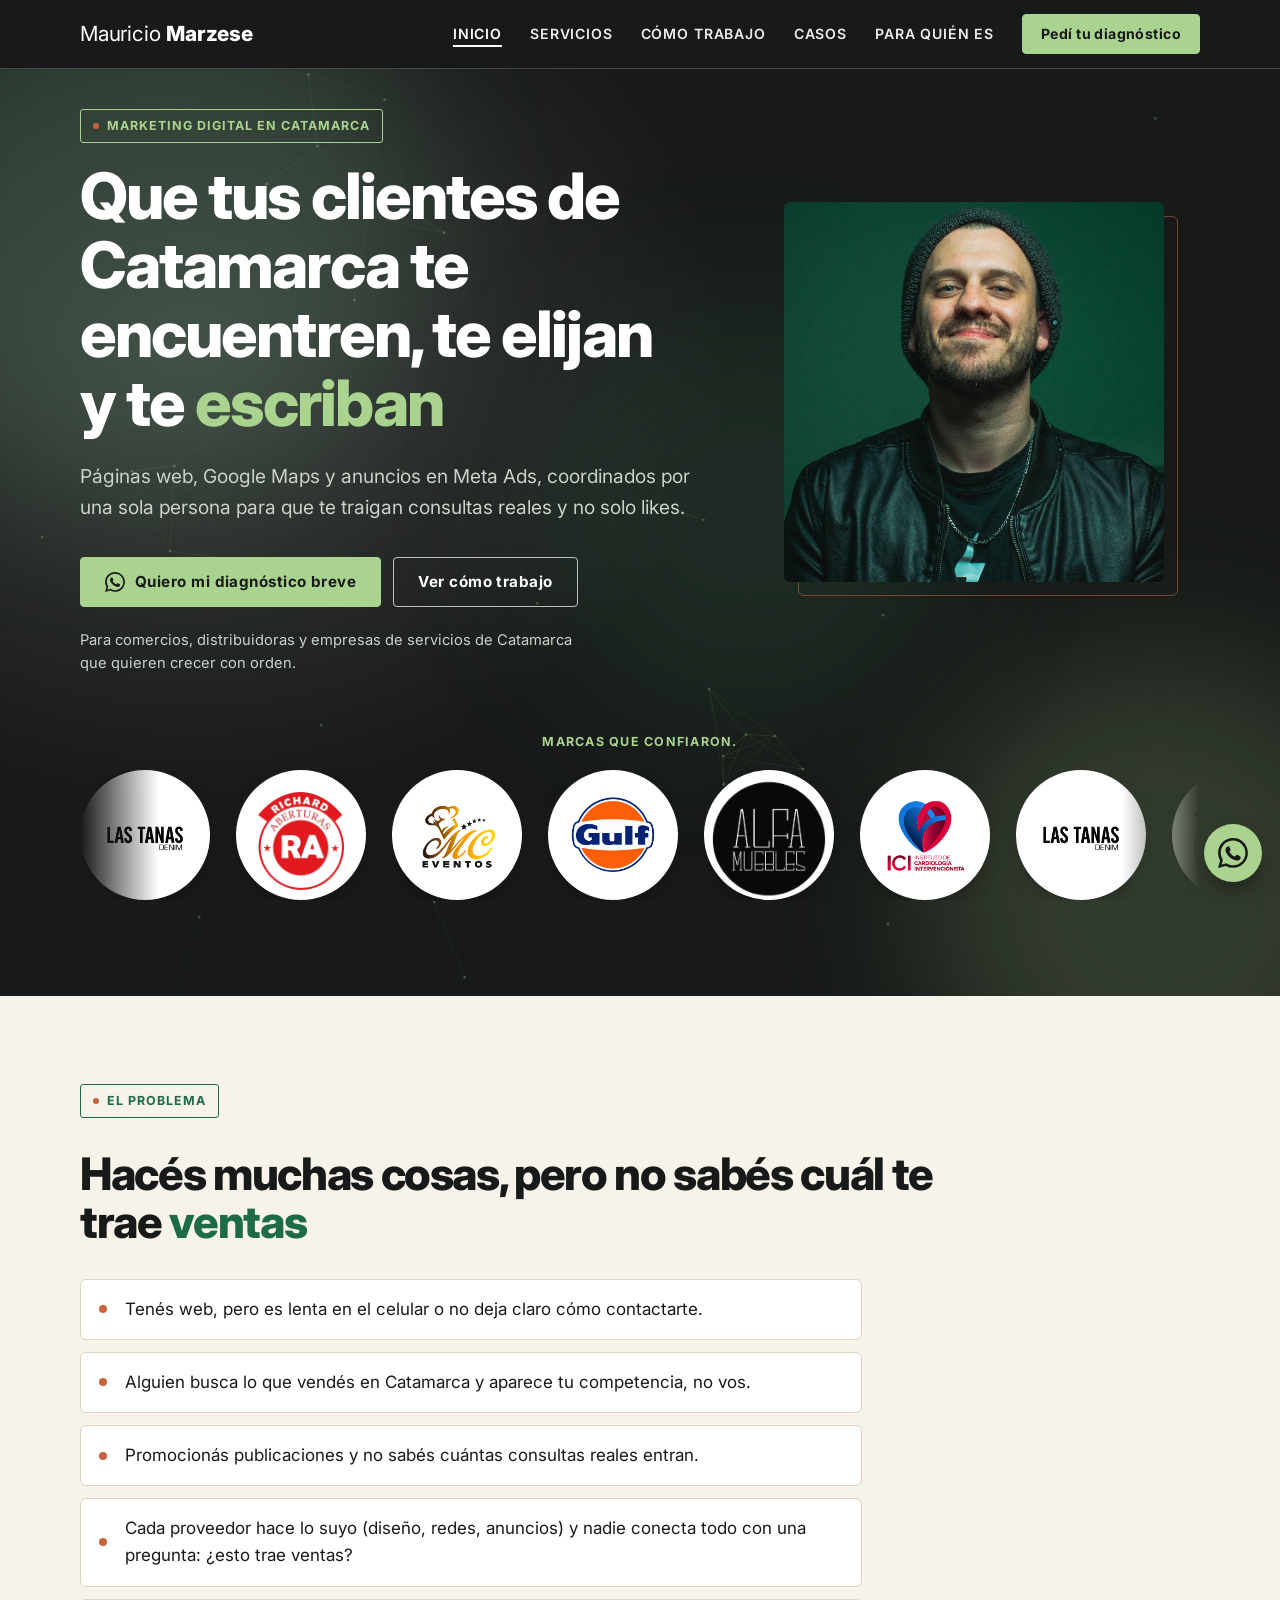
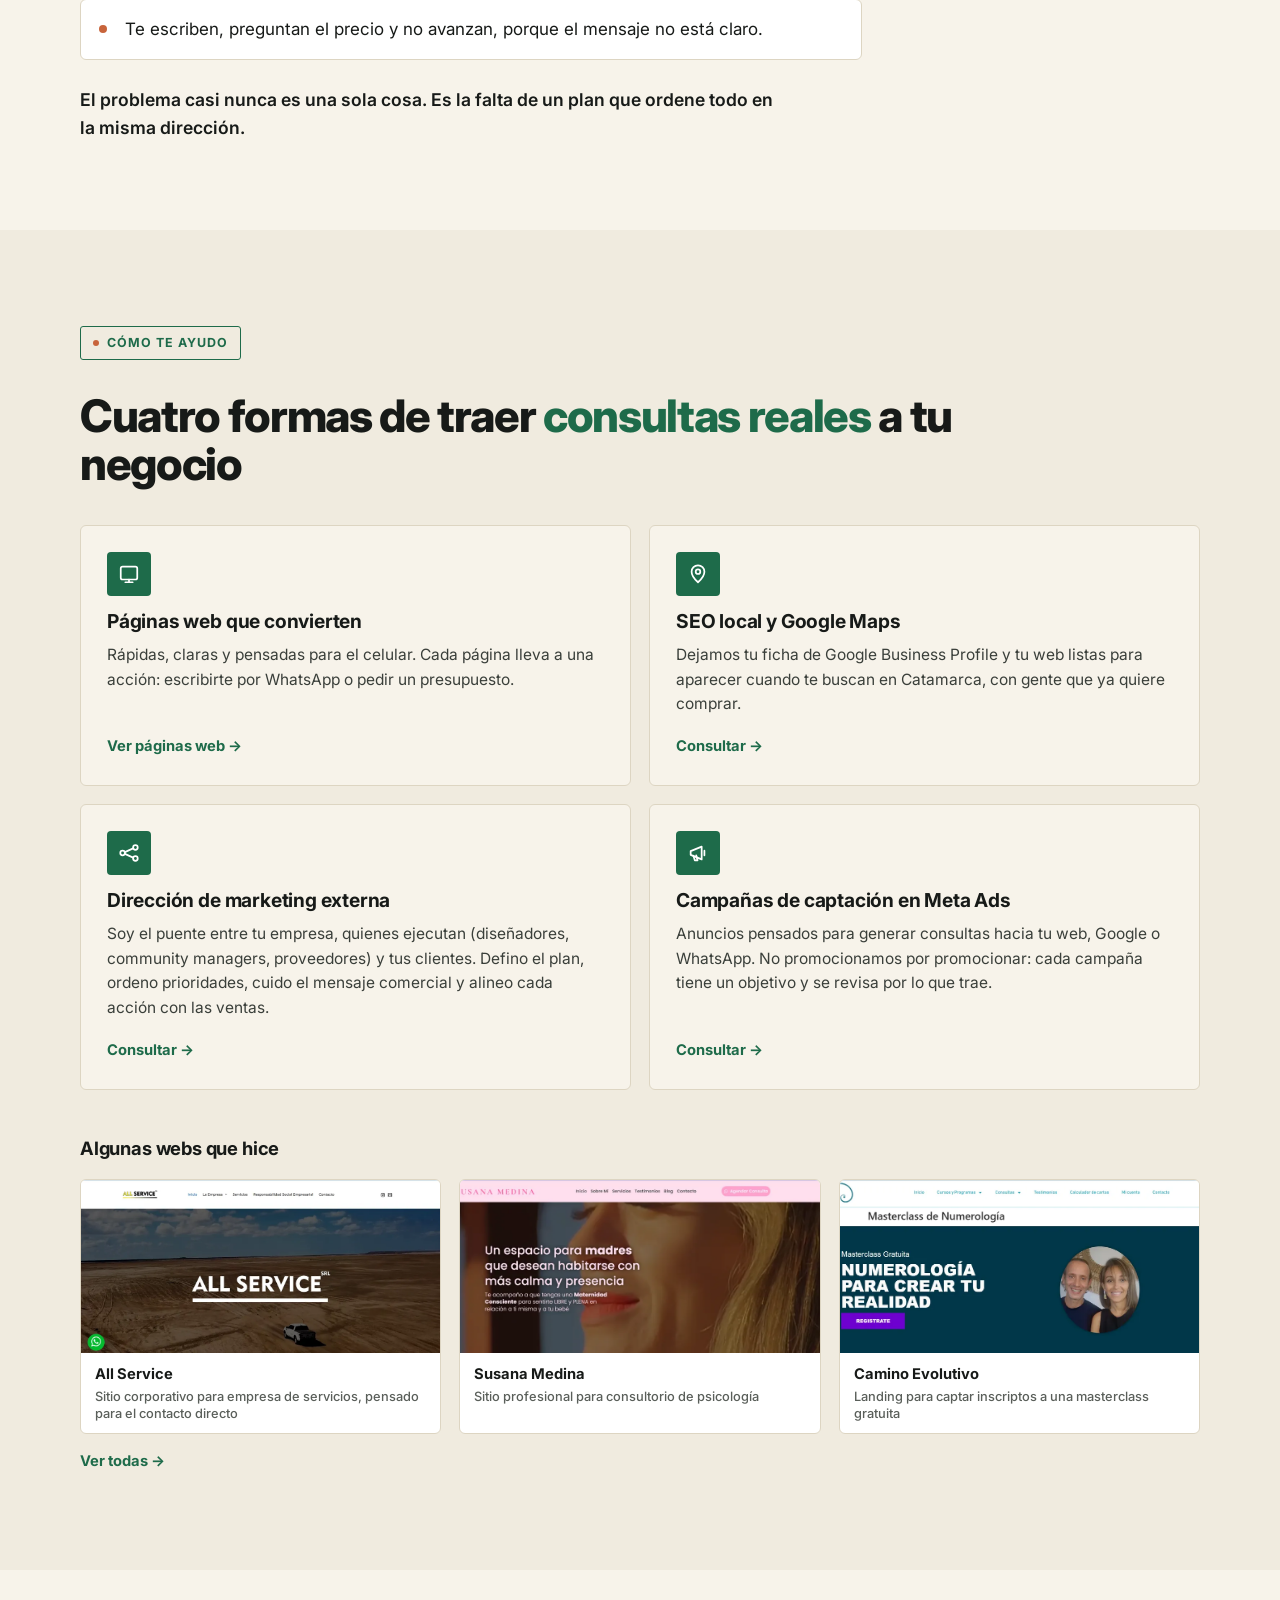
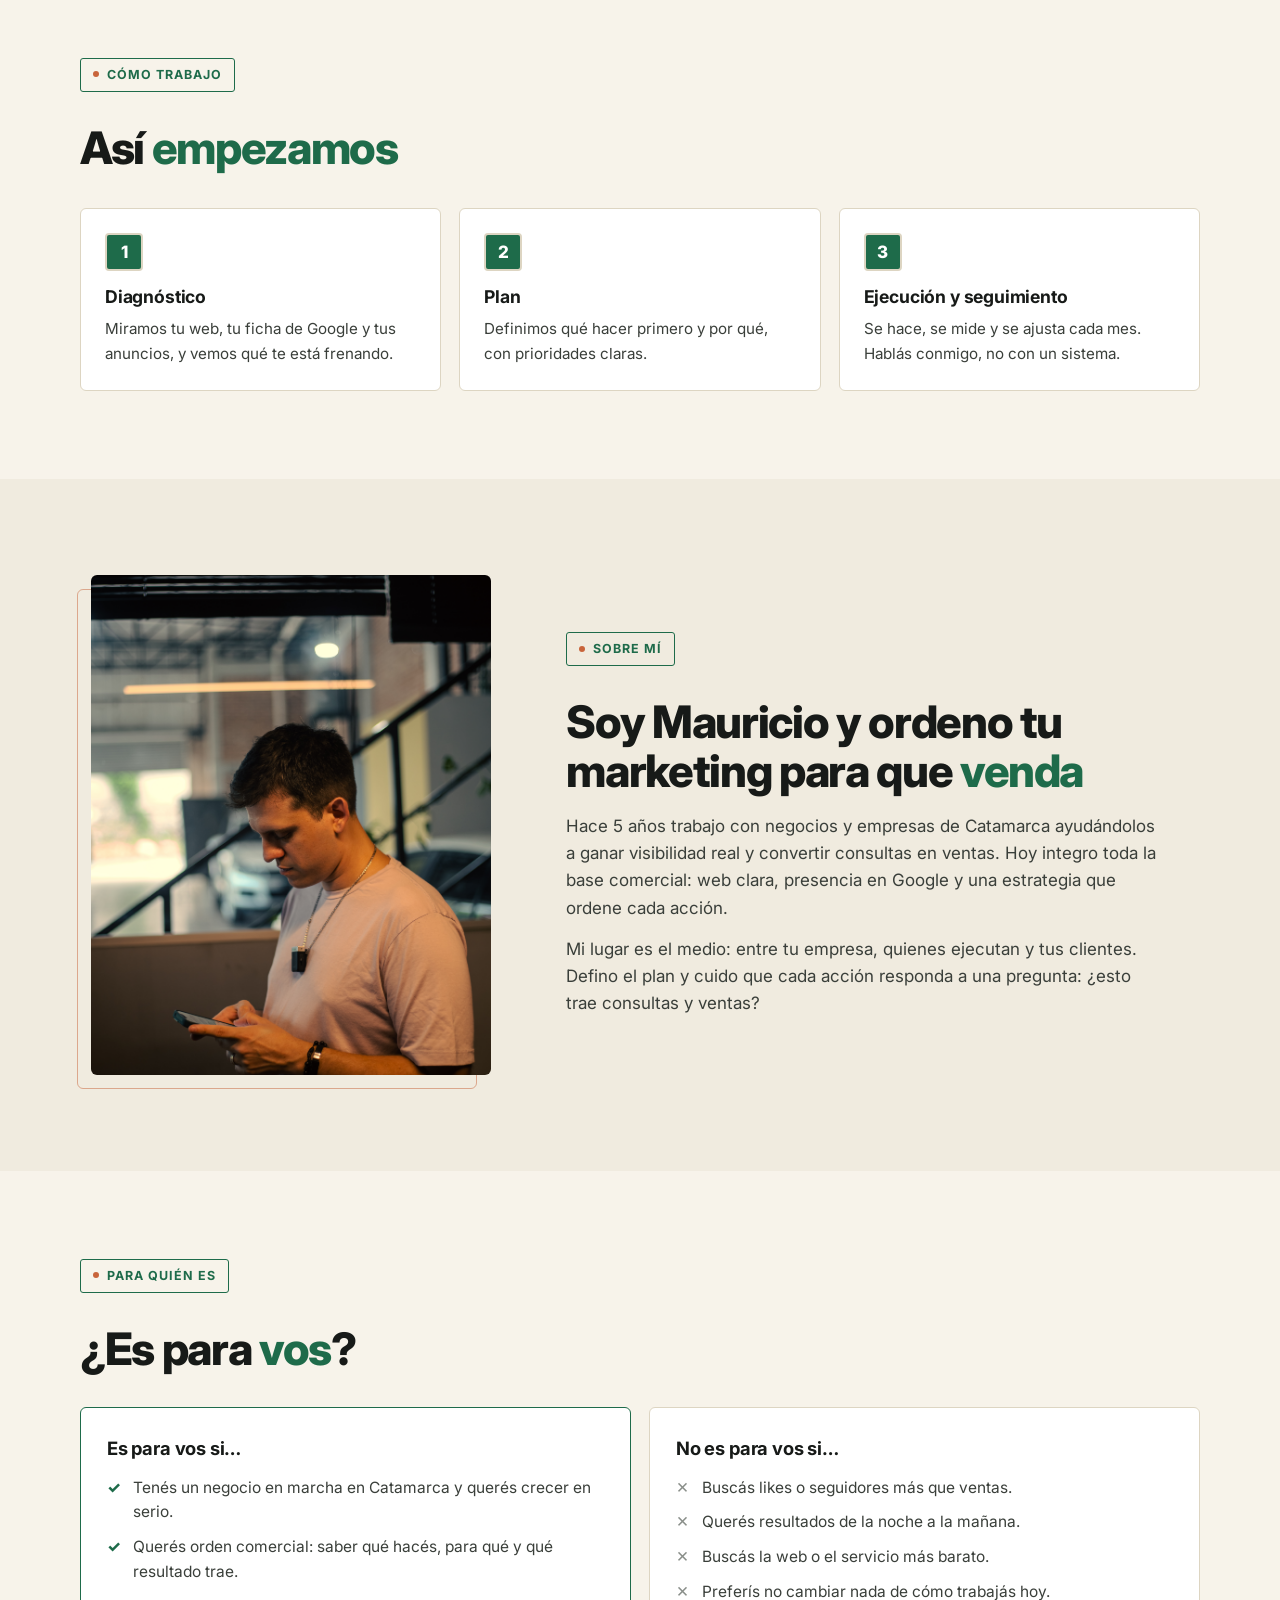
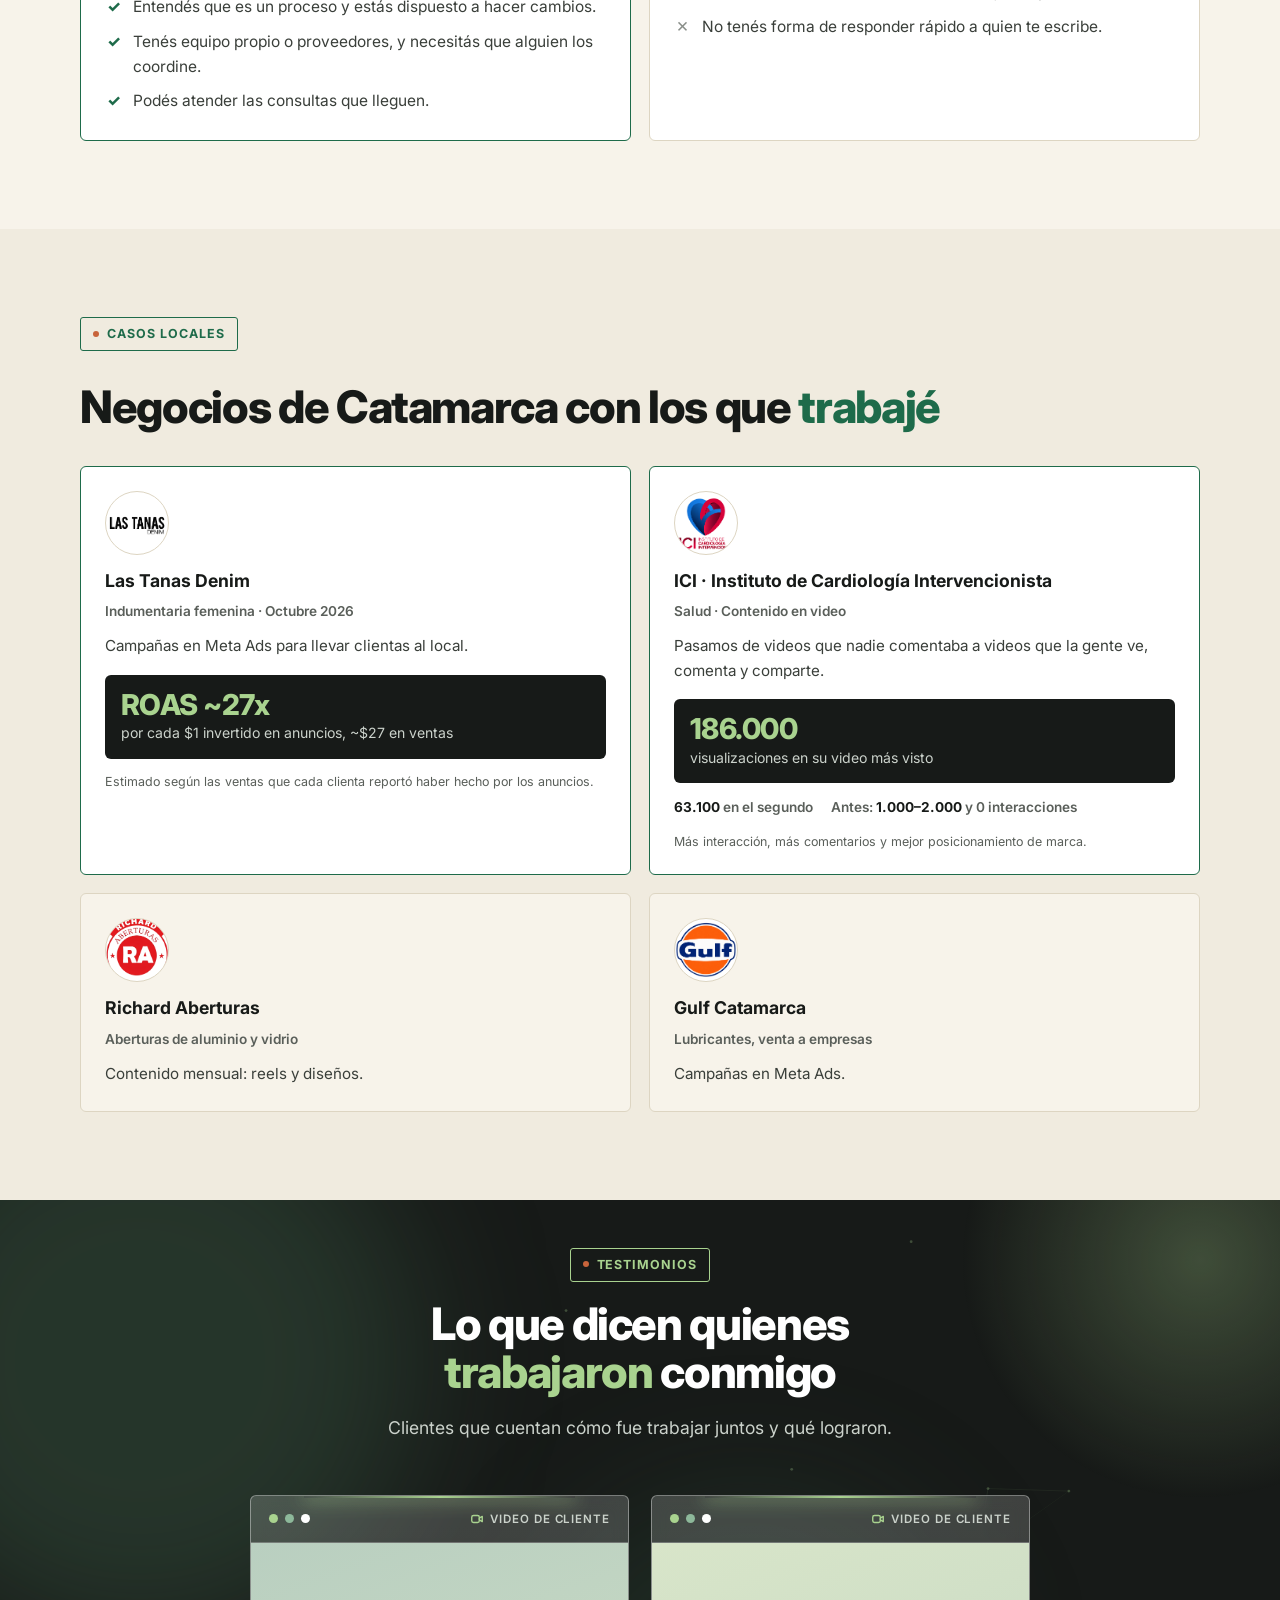
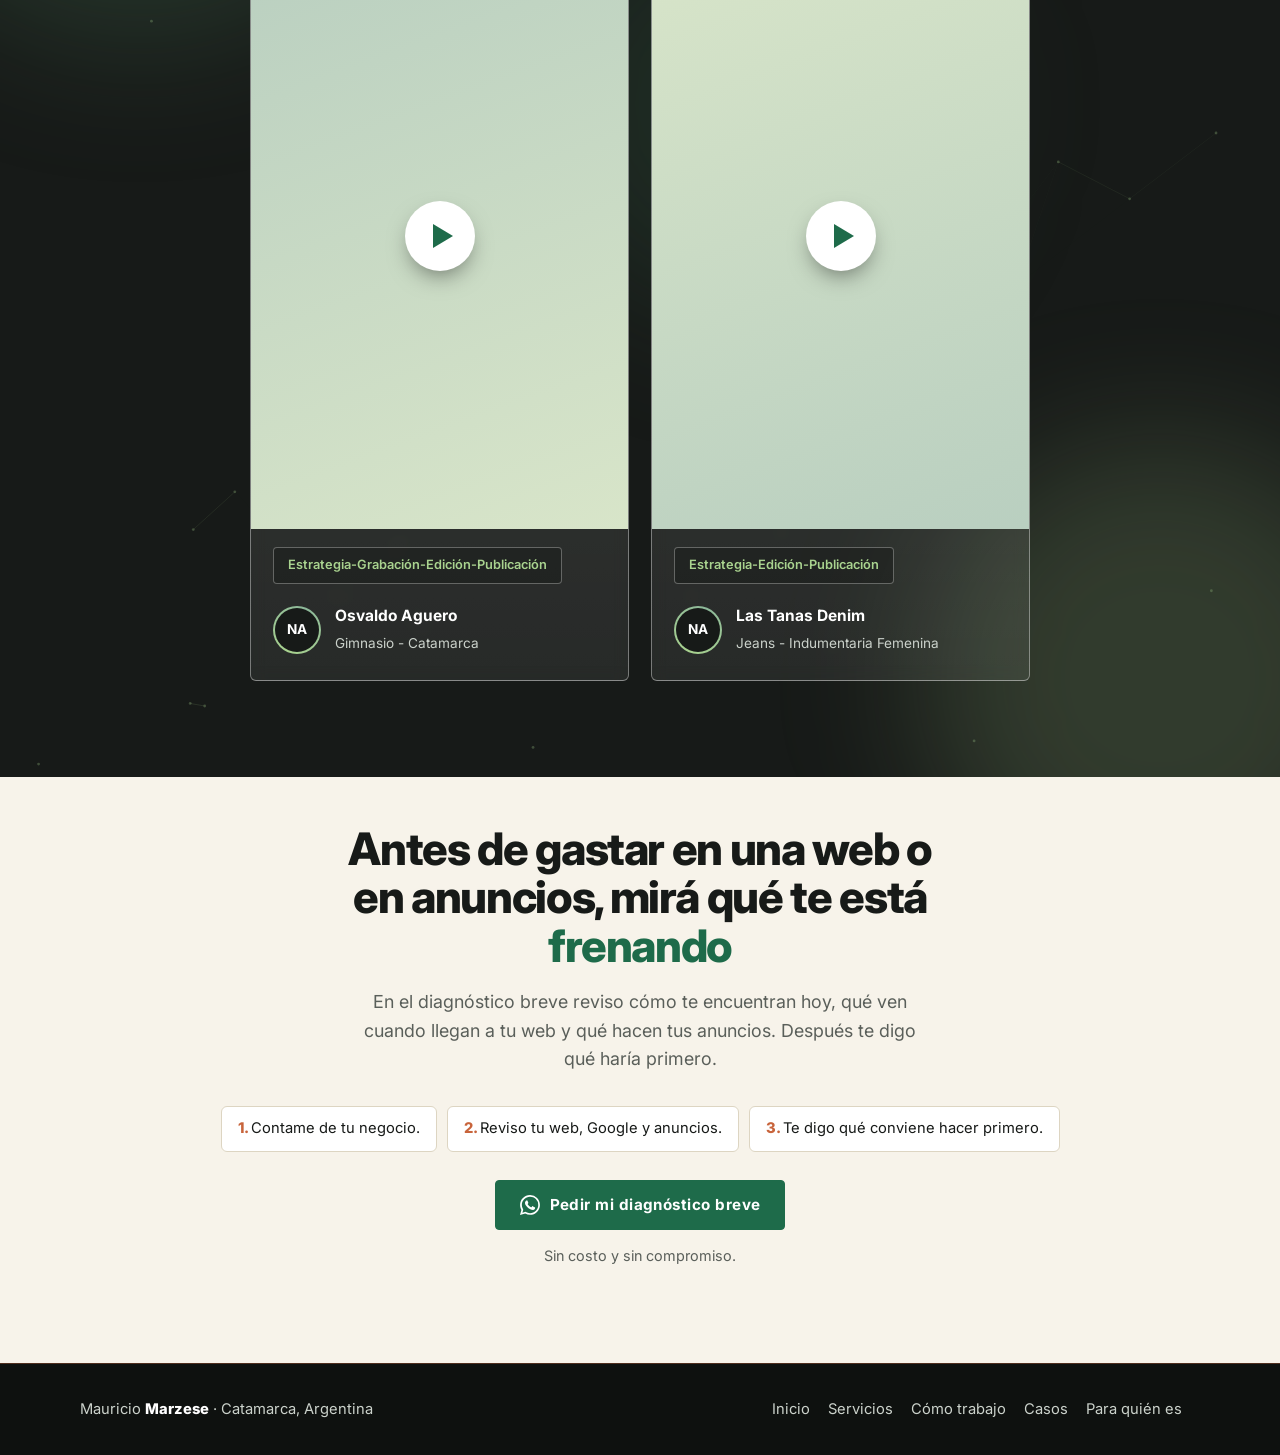
==== commit d0ea5861: "Home: Sobre mi enfocado en Catamarca, bajadas en webs, Blog fuera del header Co-Authored-By: Claude " ====
--- a/index.html
+++ b/index.html
@@ -105,9 +105,9 @@
     <div class="wstrip">
       <h3>Algunas webs que hice</h3>
       <div class="wsgrid">
-        <a class="wsshot" href="https://allservice.ar" target="_blank" rel="noopener"><img src="/img/allserviceweb.webp" alt="Sitio web de All Service" loading="lazy" width="1000" height="479"><span>All Service</span></a>
-        <a class="wsshot" href="https://susanamedina.com.ar" target="_blank" rel="noopener"><img src="/img/susimedinaweb.webp" alt="Sitio web de Susana Medina" loading="lazy" width="1000" height="416"><span>Susana Medina</span></a>
-        <a class="wsshot" href="https://caminoevolutivo.com/masterclass-gratuita" target="_blank" rel="noopener"><img src="/img/caminoweb.webp" alt="Landing de Camino Evolutivo" loading="lazy" width="1000" height="427"><span>Camino Evolutivo</span></a>
+        <a class="wsshot" href="https://allservice.ar" target="_blank" rel="noopener"><img src="/img/allserviceweb.webp" alt="Sitio web de All Service" loading="lazy" width="1000" height="479"><span>All Service<em>Sitio corporativo para empresa de servicios, pensado para el contacto directo</em></span></a>
+        <a class="wsshot" href="https://susanamedina.com.ar" target="_blank" rel="noopener"><img src="/img/susimedinaweb.webp" alt="Sitio web de Susana Medina" loading="lazy" width="1000" height="416"><span>Susana Medina<em>Sitio profesional para consultorio de psicología</em></span></a>
+        <a class="wsshot" href="https://caminoevolutivo.com/masterclass-gratuita" target="_blank" rel="noopener"><img src="/img/caminoweb.webp" alt="Landing de Camino Evolutivo" loading="lazy" width="1000" height="427"><span>Camino Evolutivo<em>Landing para captar inscriptos a una masterclass gratuita</em></span></a>
       </div>
       <a class="go" href="/diseno-web/">Ver todas →</a>
     </div>
@@ -132,7 +132,7 @@
     <div class="about-txt">
       <span class="pill">Sobre mí</span>
       <h2>Soy Mauricio y ordeno tu marketing para que <span class="hl">venda</span></h2>
-      <p>Hace 5 años ayudo a negocios y marcas a posicionarse y vender a través de las redes sociales. Hoy sumo todo lo que hace falta para que te encuentren y te elijan: web, Google y una estrategia que ordene cada acción.</p>
+      <p>Hace 5 años trabajo con negocios y empresas de Catamarca ayudándolos a ganar visibilidad real y convertir consultas en ventas. Hoy integro toda la base comercial: web clara, presencia en Google y una estrategia que ordene cada acción.</p>
       <p>Mi lugar es el medio: entre tu empresa, quienes ejecutan y tus clientes. Defino el plan y cuido que cada acción responda a una pregunta: ¿esto trae consultas y ventas?</p>
     </div>
   </div>
--- a/styles.css
+++ b/styles.css
@@ -681,3 +681,4 @@
 @media (min-width:981px){.tgrid.two{grid-template-columns:repeat(2,1fr);max-width:780px;margin-inline:auto}}
 @media (max-width:900px){.cgrid,.wsgrid{grid-template-columns:1fr}}
 .ccard .cmono{color:#fff;font-size:1rem}
+.wsshot span em{display:block;margin-top:2px;font-style:normal;font-weight:500;font-size:.8rem;color:#5A5F5A;line-height:1.35}
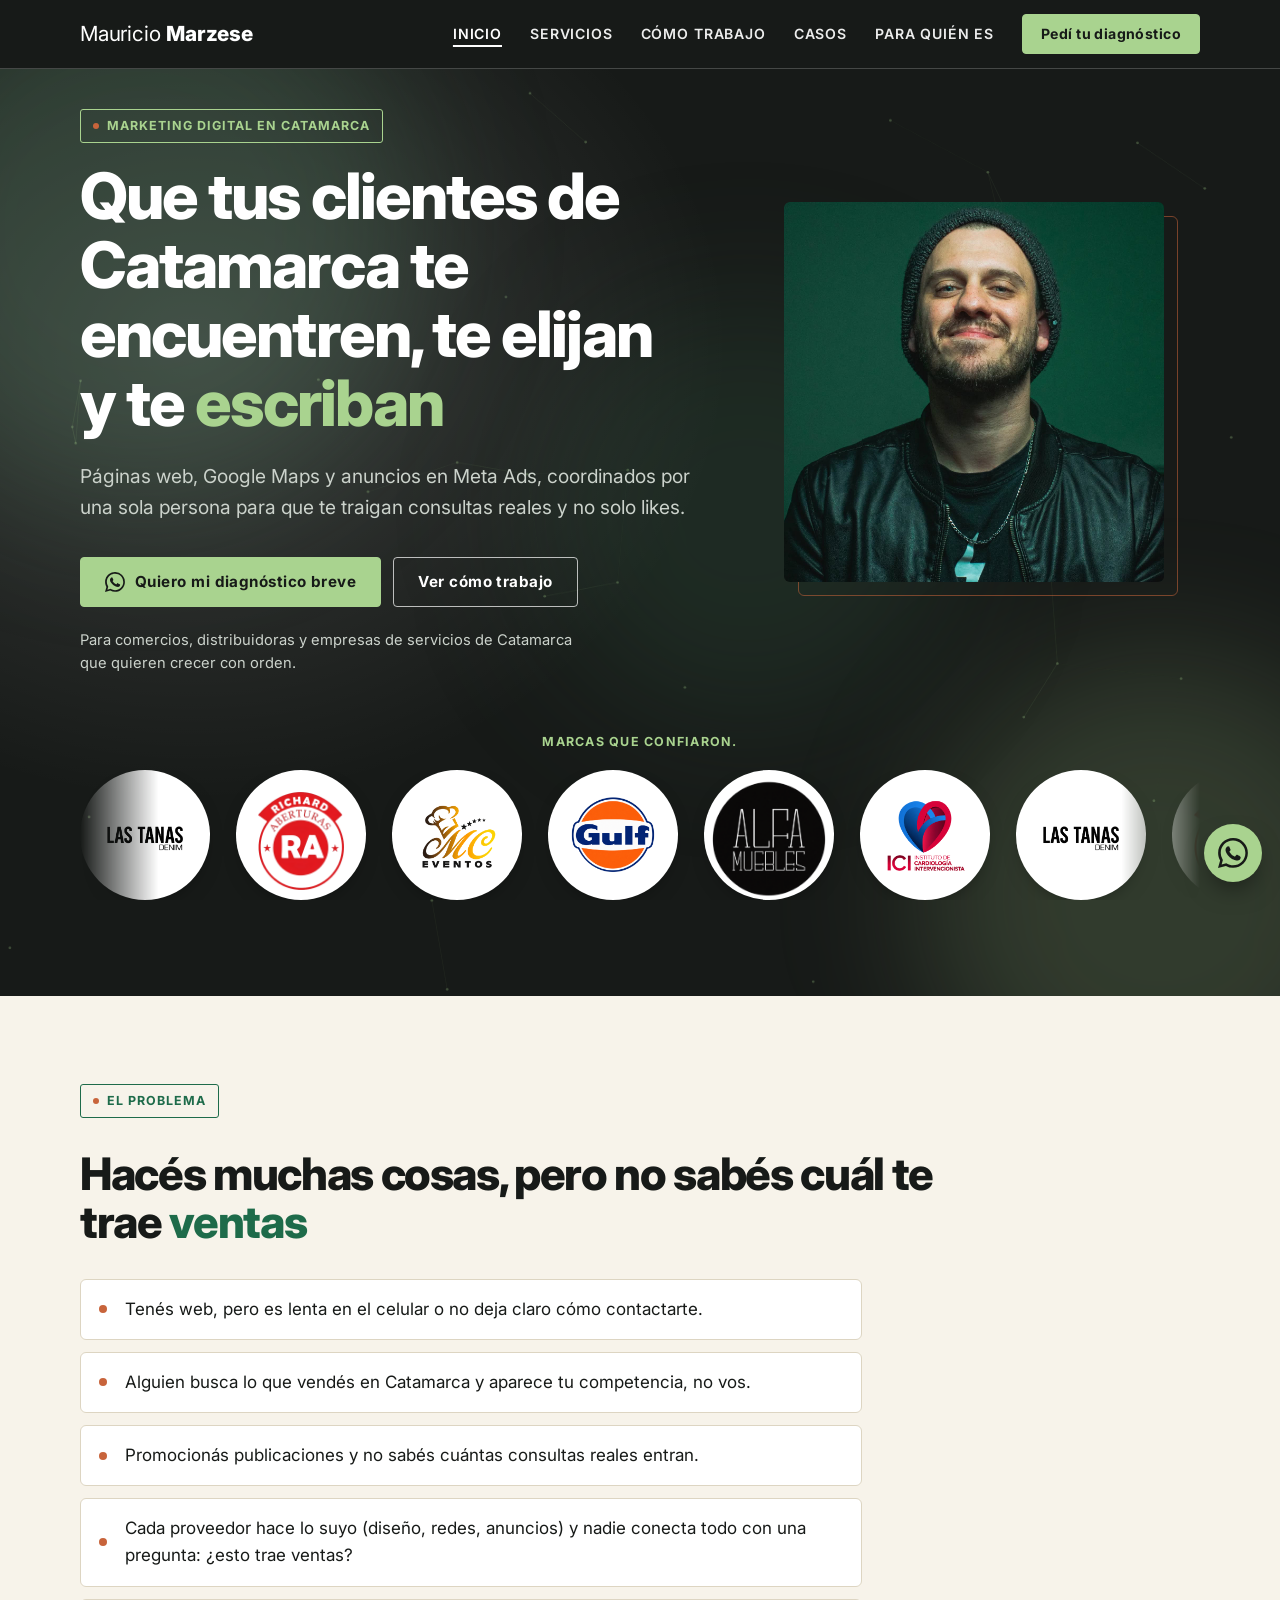
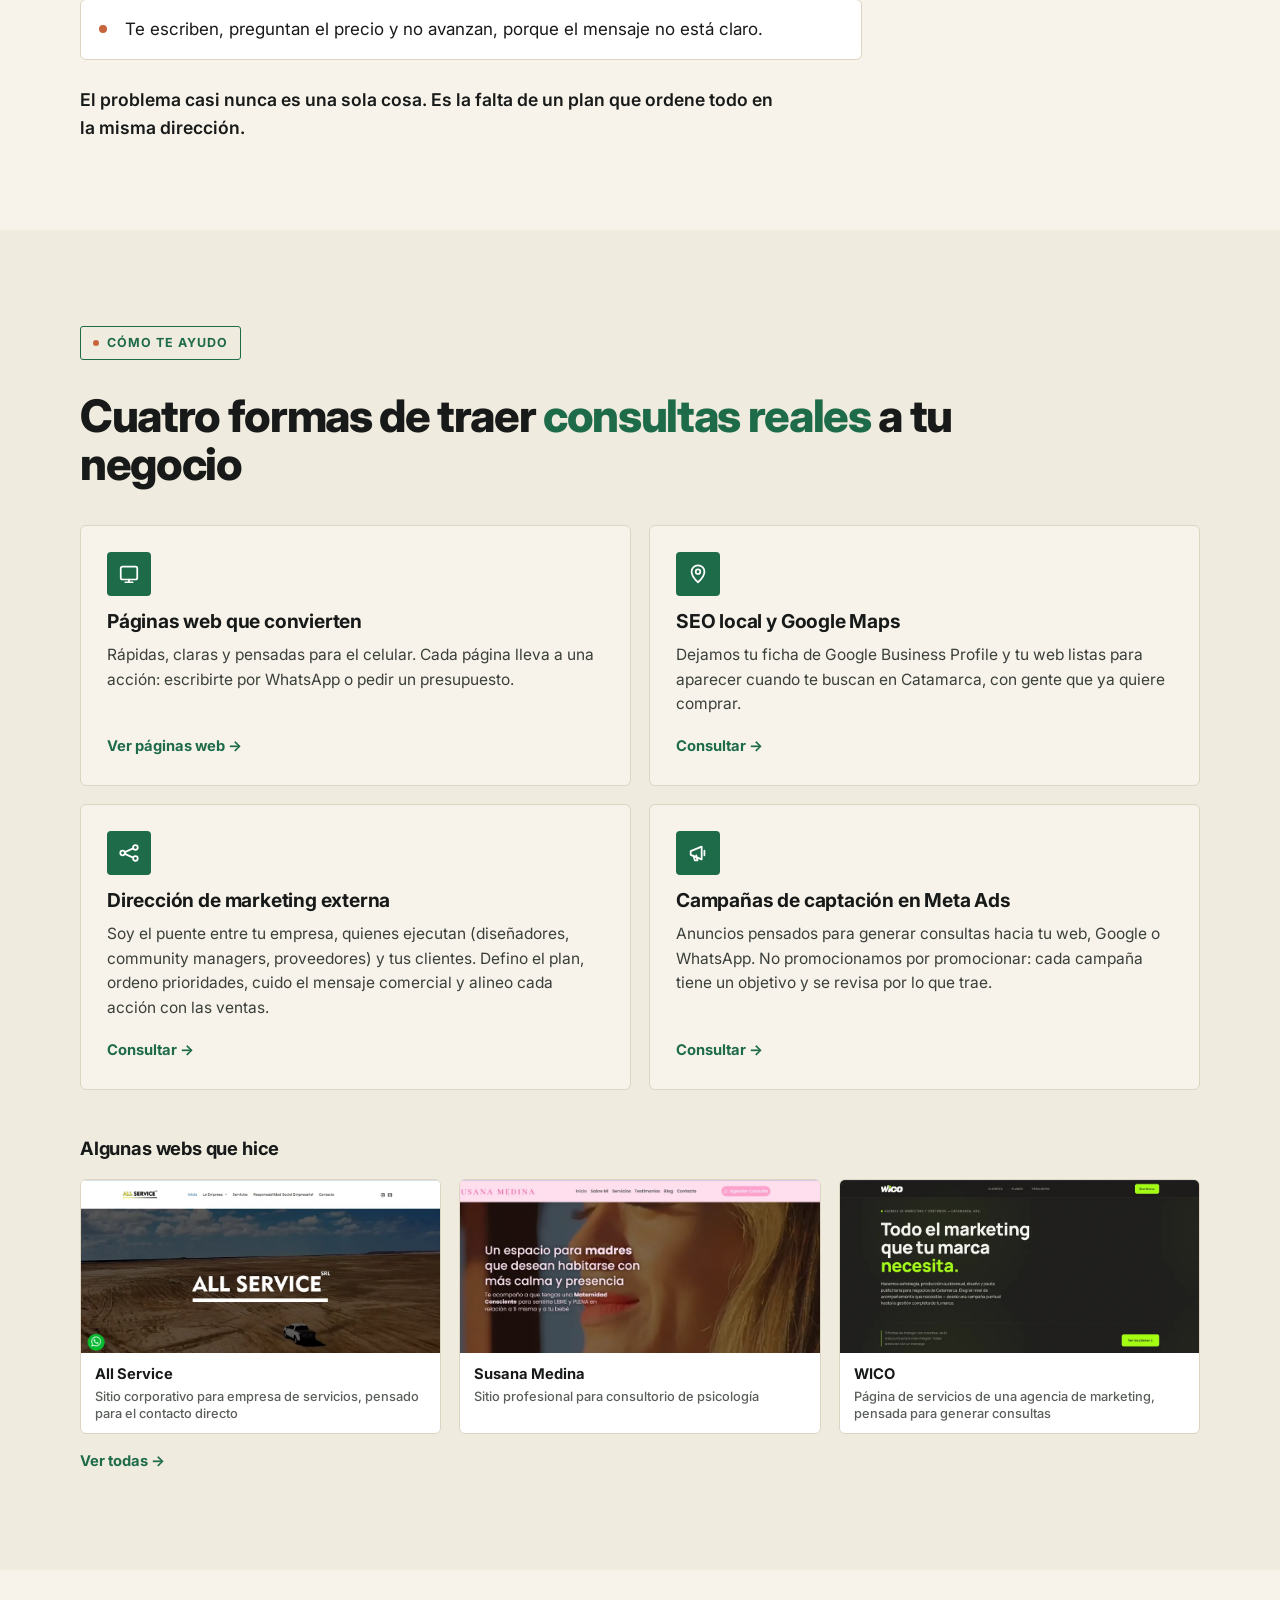
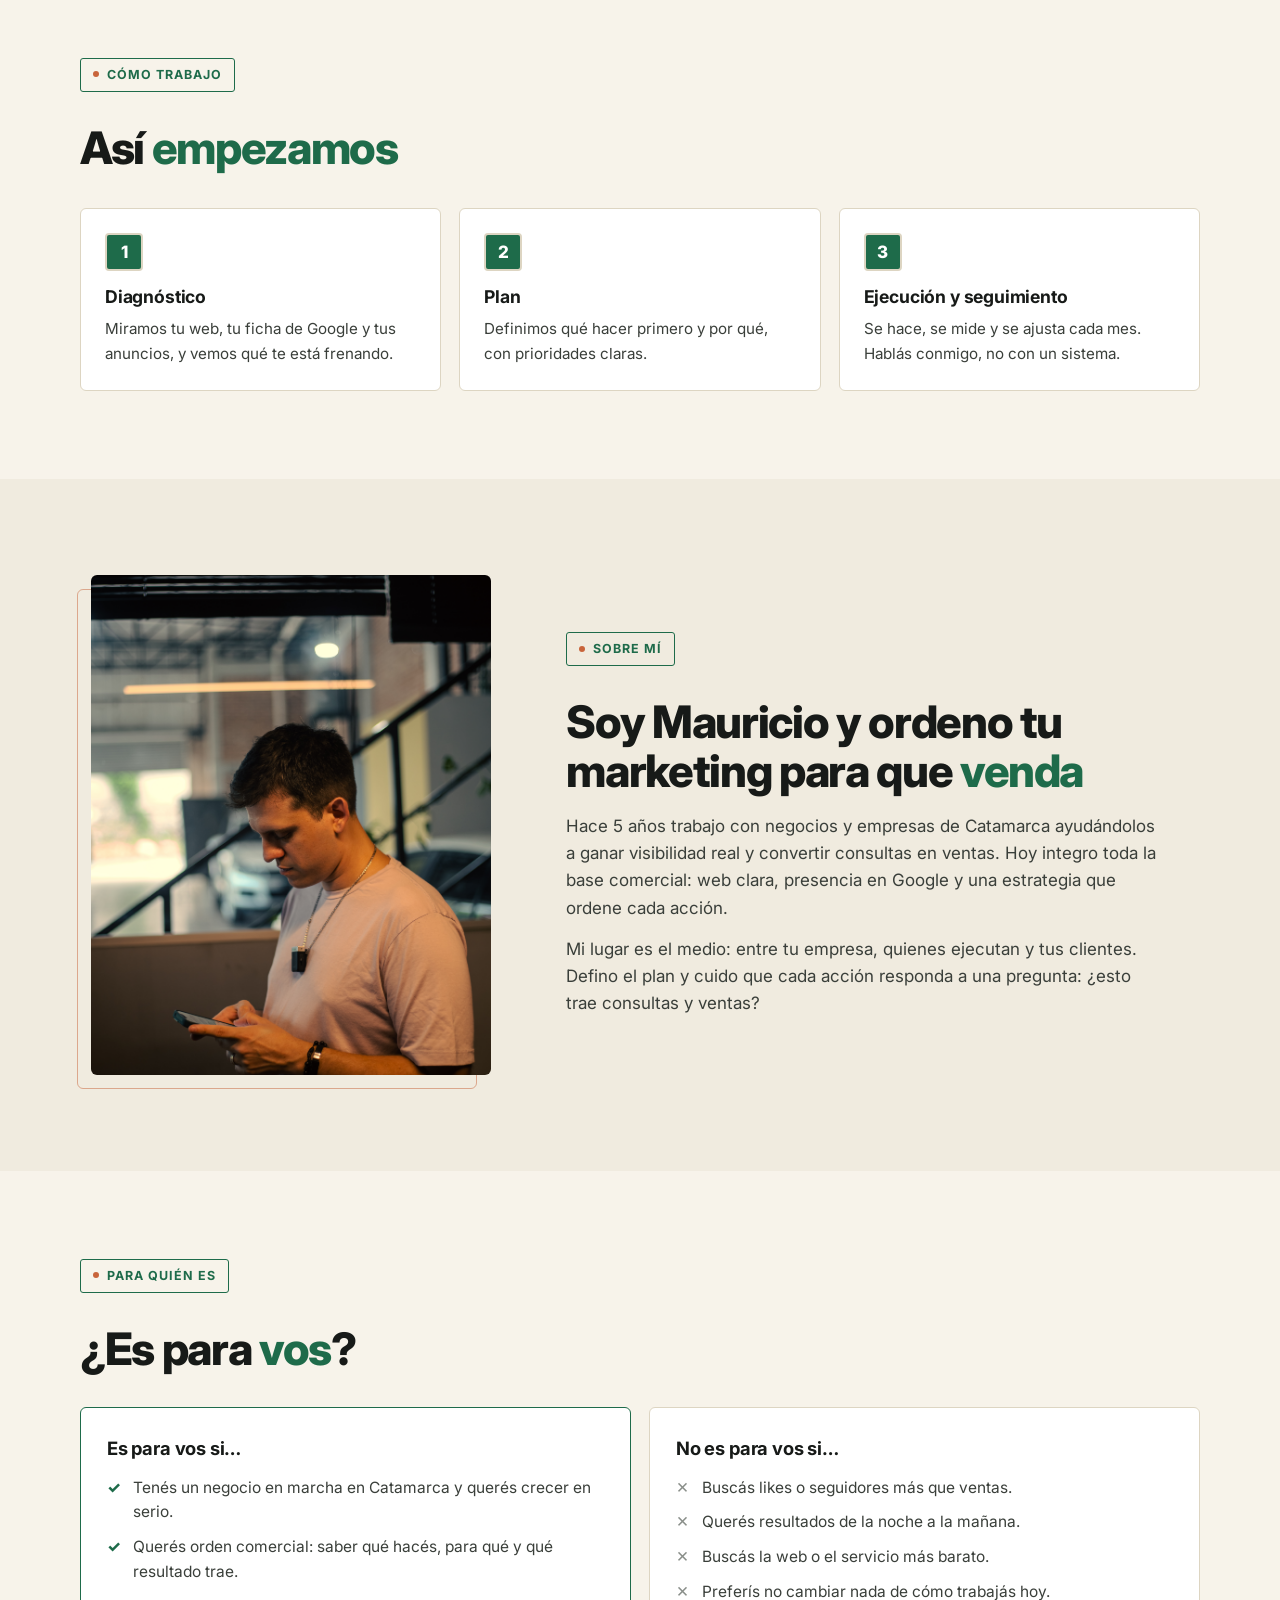
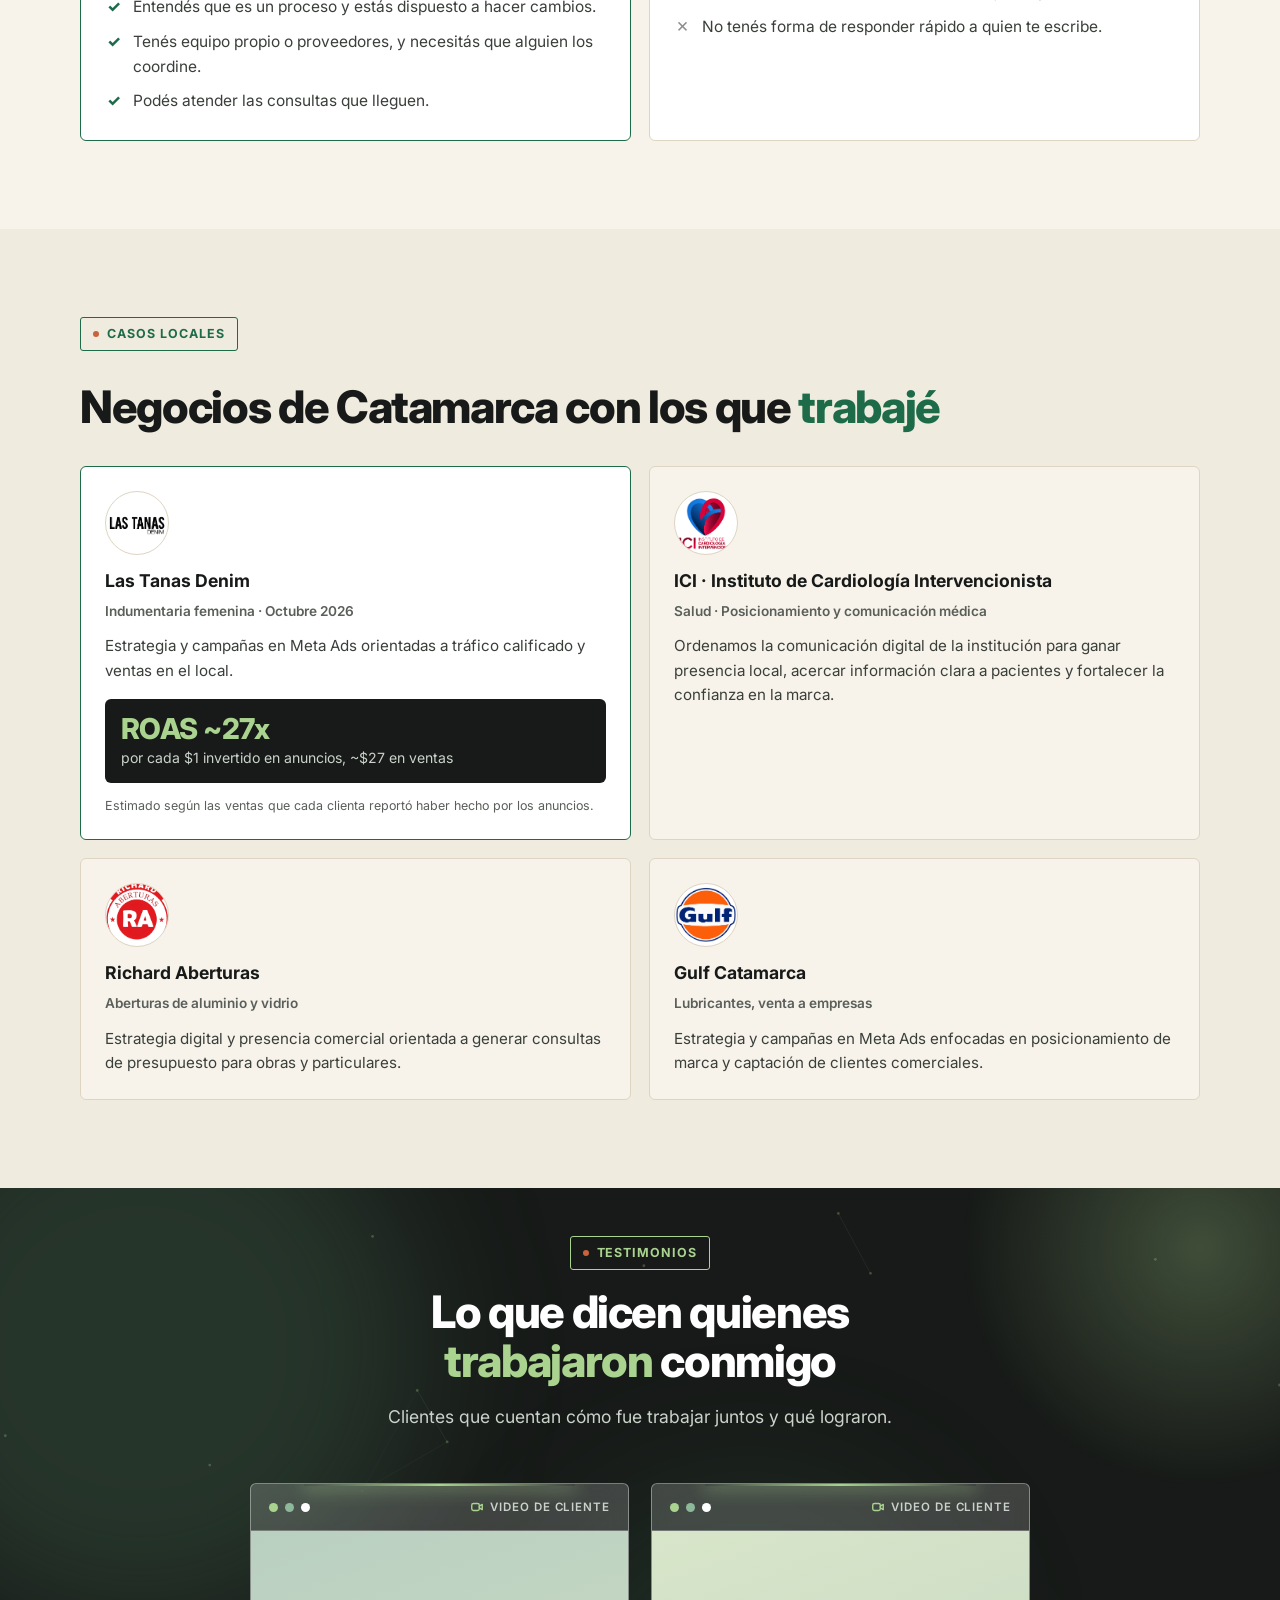
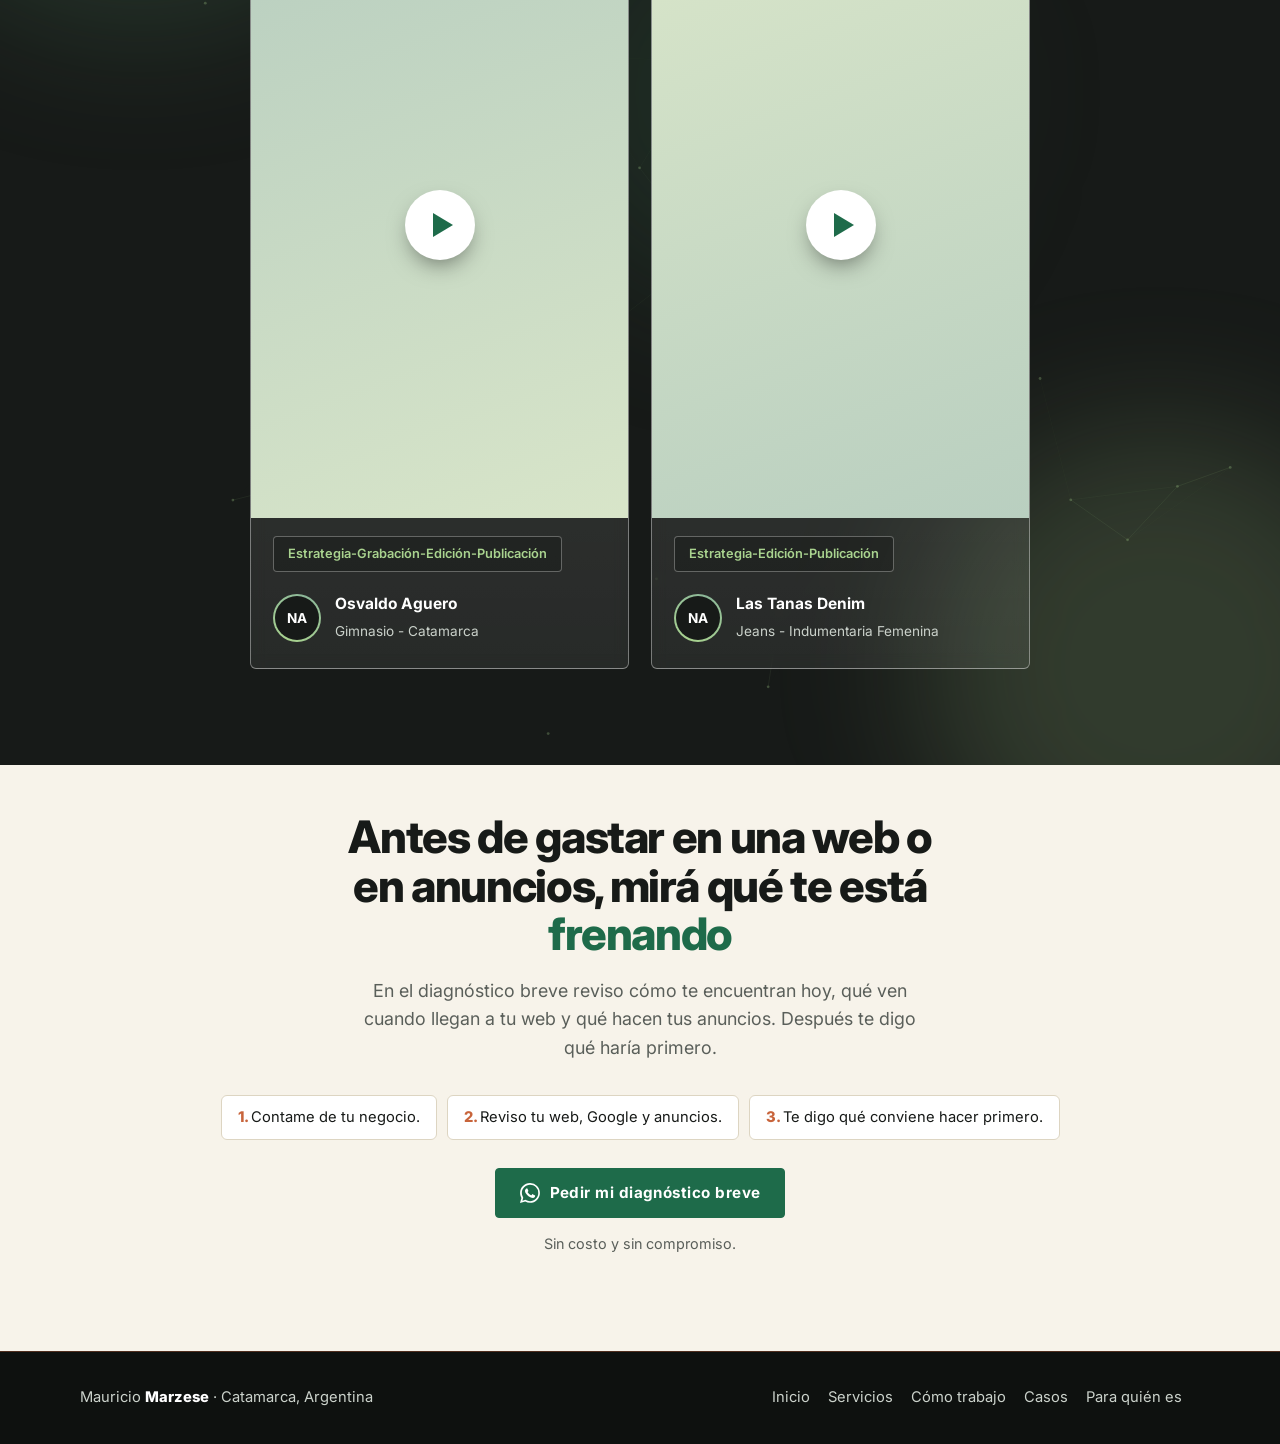
==== commit f4dafd72: "Home: casos con enfoque de estrategia (ICI, Richard, Gulf, Las Tanas) y WICO en lugar de Camino Evol" ====
--- a/index.html
+++ b/index.html
@@ -107,7 +107,7 @@
       <div class="wsgrid">
         <a class="wsshot" href="https://allservice.ar" target="_blank" rel="noopener"><img src="/img/allserviceweb.webp" alt="Sitio web de All Service" loading="lazy" width="1000" height="479"><span>All Service<em>Sitio corporativo para empresa de servicios, pensado para el contacto directo</em></span></a>
         <a class="wsshot" href="https://susanamedina.com.ar" target="_blank" rel="noopener"><img src="/img/susimedinaweb.webp" alt="Sitio web de Susana Medina" loading="lazy" width="1000" height="416"><span>Susana Medina<em>Sitio profesional para consultorio de psicología</em></span></a>
-        <a class="wsshot" href="https://caminoevolutivo.com/masterclass-gratuita" target="_blank" rel="noopener"><img src="/img/caminoweb.webp" alt="Landing de Camino Evolutivo" loading="lazy" width="1000" height="427"><span>Camino Evolutivo<em>Landing para captar inscriptos a una masterclass gratuita</em></span></a>
+        <a class="wsshot" href="https://servicioswico.netlify.app" target="_blank" rel="noopener"><img src="/img/wicoweb.webp" alt="Sitio web de WICO" loading="lazy" width="1000" height="480"><span>WICO<em>Página de servicios de una agencia de marketing, pensada para generar consultas</em></span></a>
       </div>
       <a class="go" href="/diseno-web/">Ver todas →</a>
     </div>
@@ -164,10 +164,10 @@
     <span class="pill">Casos locales</span>
     <h2>Negocios de Catamarca con los que <span class="hl">trabajé</span></h2>
     <div class="cgrid">
-      <article class="ccard feat"><img class="clogo" src="/img/lastanas.png" alt="Las Tanas Denim" loading="lazy" width="64" height="64"><strong>Las Tanas Denim</strong><span>Indumentaria femenina · Octubre 2026</span><p>Campañas en Meta Ads para llevar clientas al local.</p><div class="cstat"><b>ROAS ~27x</b><i>por cada $1 invertido en anuncios, ~$27 en ventas</i></div><small>Estimado según las ventas que cada clienta reportó haber hecho por los anuncios.</small></article>
-      <article class="ccard feat"><img class="clogo" src="/img/ici.png" alt="ICI Instituto de Cardiología Intervencionista" loading="lazy" width="64" height="64"><strong>ICI · Instituto de Cardiología Intervencionista</strong><span>Salud · Contenido en video</span><p>Pasamos de videos que nadie comentaba a videos que la gente ve, comenta y comparte.</p><div class="cstat"><b>186.000</b><i>visualizaciones en su video más visto</i></div><div class="cmini"><span><b>63.100</b> en el segundo</span><span>Antes: <b>1.000–2.000</b> y 0 interacciones</span></div><small>Más interacción, más comentarios y mejor posicionamiento de marca.</small></article>
-      <article class="ccard"><img class="clogo" src="/img/richard.png" alt="Richard Aberturas" loading="lazy" width="64" height="64"><strong>Richard Aberturas</strong><span>Aberturas de aluminio y vidrio</span><p>Contenido mensual: reels y diseños.</p></article>
-      <article class="ccard"><img class="clogo" src="/img/gulf.png" alt="Gulf Catamarca" loading="lazy" width="64" height="64"><strong>Gulf Catamarca</strong><span>Lubricantes, venta a empresas</span><p>Campañas en Meta Ads.</p></article>
+      <article class="ccard feat"><img class="clogo" src="/img/lastanas.png" alt="Las Tanas Denim" loading="lazy" width="64" height="64"><strong>Las Tanas Denim</strong><span>Indumentaria femenina · Octubre 2026</span><p>Estrategia y campañas en Meta Ads orientadas a tráfico calificado y ventas en el local.</p><div class="cstat"><b>ROAS ~27x</b><i>por cada $1 invertido en anuncios, ~$27 en ventas</i></div><small>Estimado según las ventas que cada clienta reportó haber hecho por los anuncios.</small></article>
+      <article class="ccard"><img class="clogo" src="/img/ici.png" alt="ICI Instituto de Cardiología Intervencionista" loading="lazy" width="64" height="64"><strong>ICI · Instituto de Cardiología Intervencionista</strong><span>Salud · Posicionamiento y comunicación médica</span><p>Ordenamos la comunicación digital de la institución para ganar presencia local, acercar información clara a pacientes y fortalecer la confianza en la marca.</p></article>
+      <article class="ccard"><img class="clogo" src="/img/richard.png" alt="Richard Aberturas" loading="lazy" width="64" height="64"><strong>Richard Aberturas</strong><span>Aberturas de aluminio y vidrio</span><p>Estrategia digital y presencia comercial orientada a generar consultas de presupuesto para obras y particulares.</p></article>
+      <article class="ccard"><img class="clogo" src="/img/gulf.png" alt="Gulf Catamarca" loading="lazy" width="64" height="64"><strong>Gulf Catamarca</strong><span>Lubricantes, venta a empresas</span><p>Estrategia y campañas en Meta Ads enfocadas en posicionamiento de marca y captación de clientes comerciales.</p></article>
     </div>
   </div>
 </section>
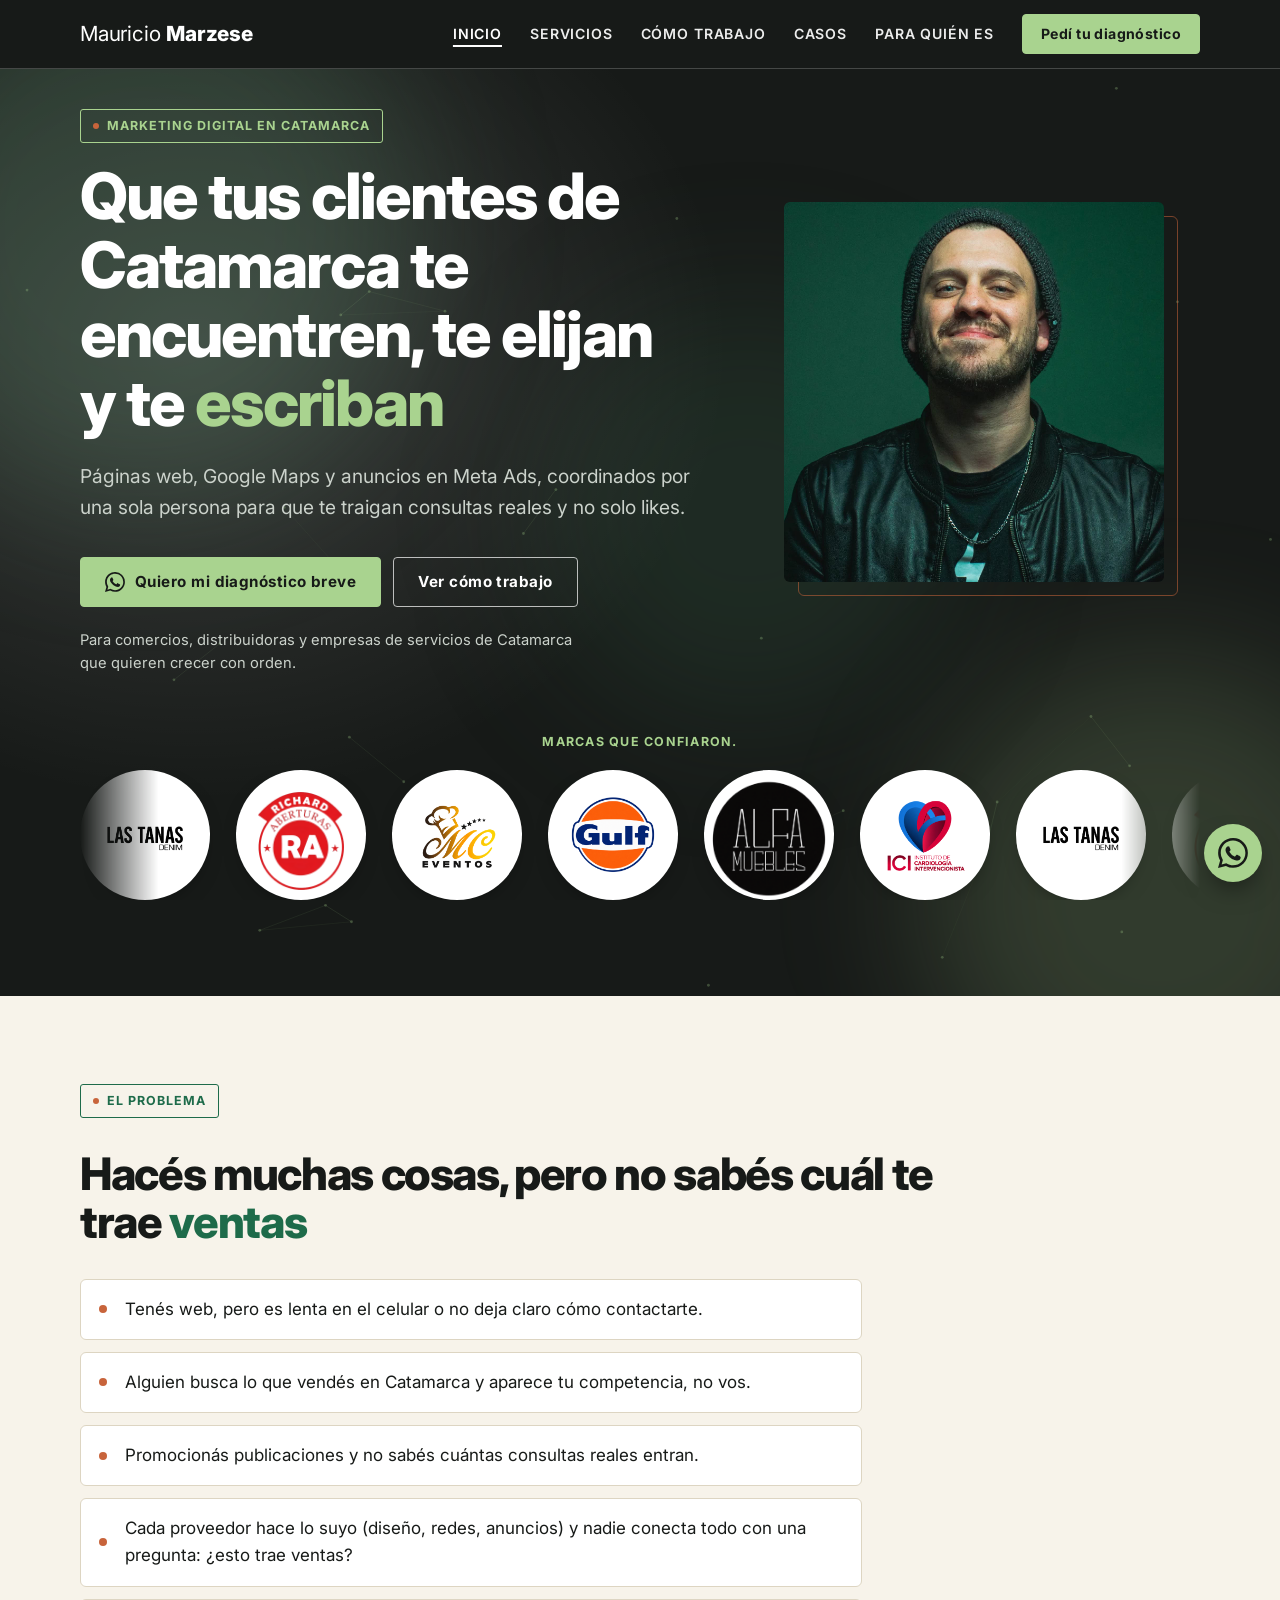
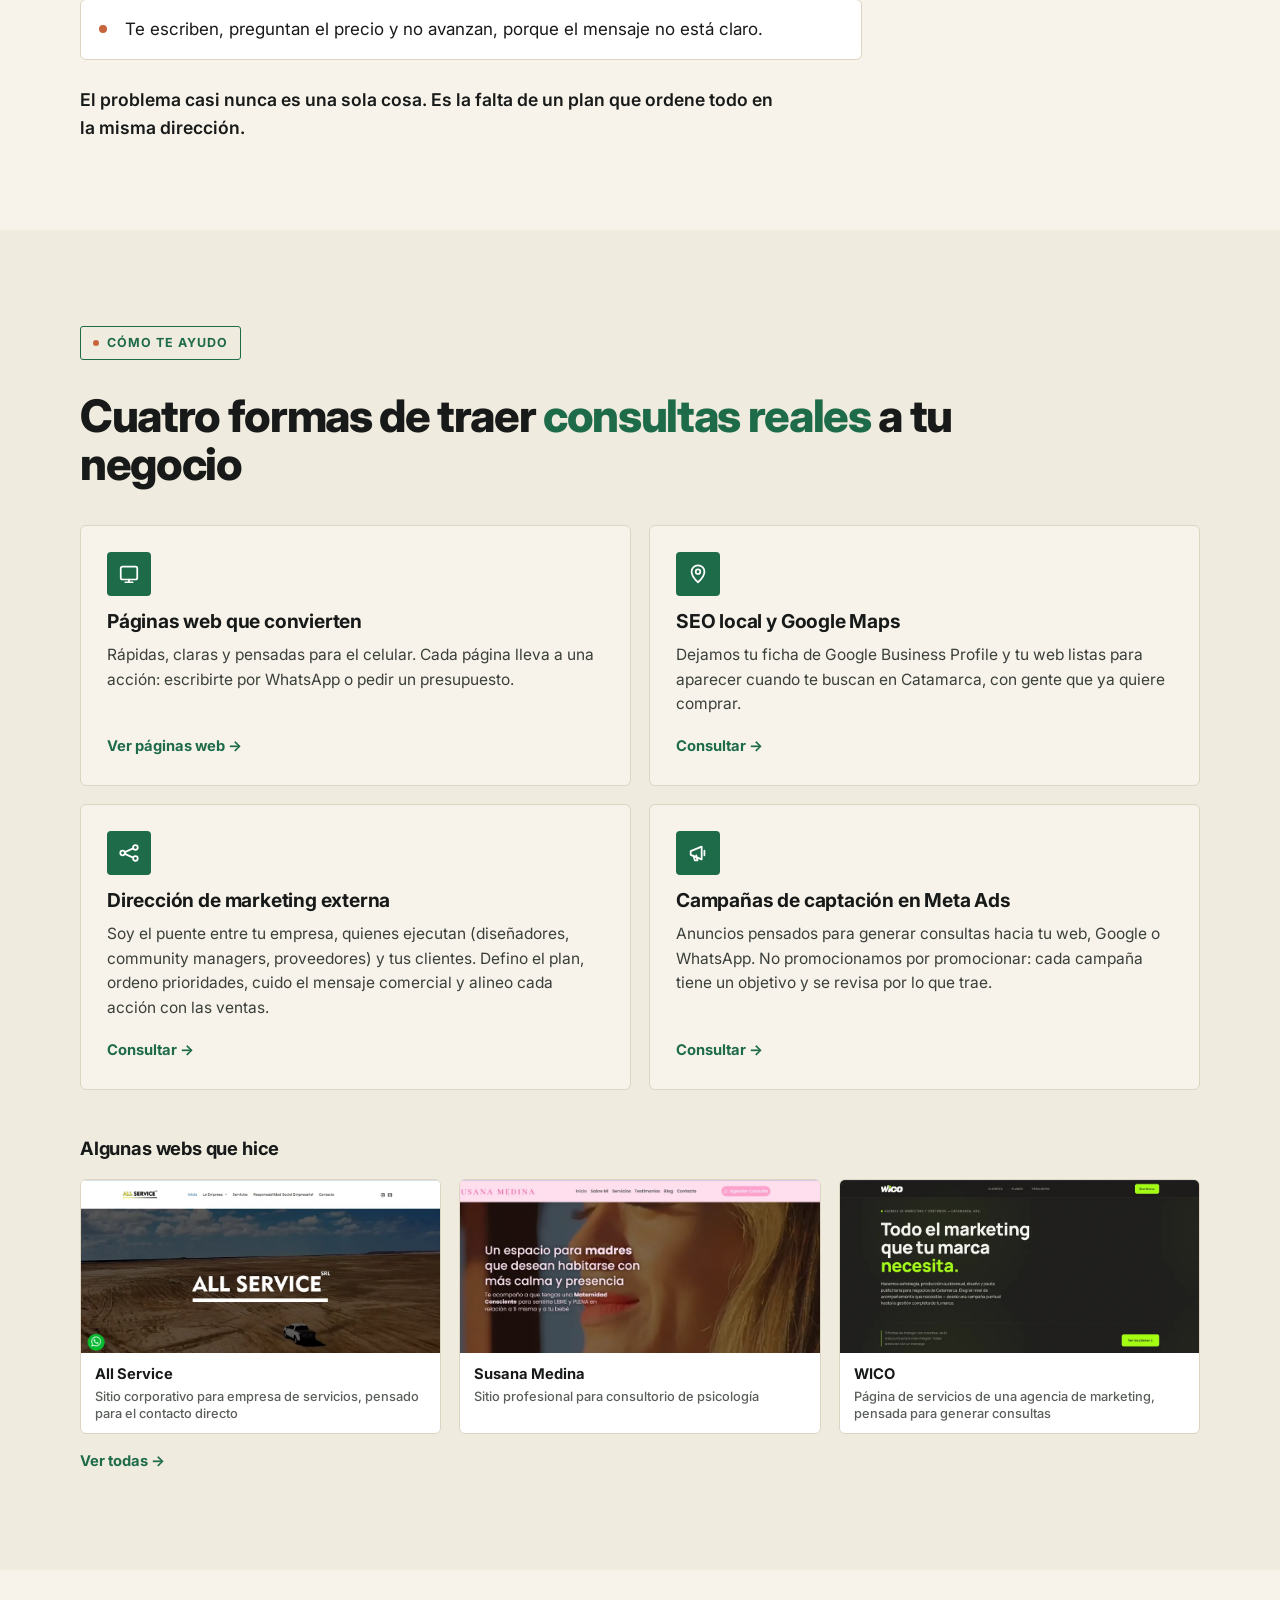
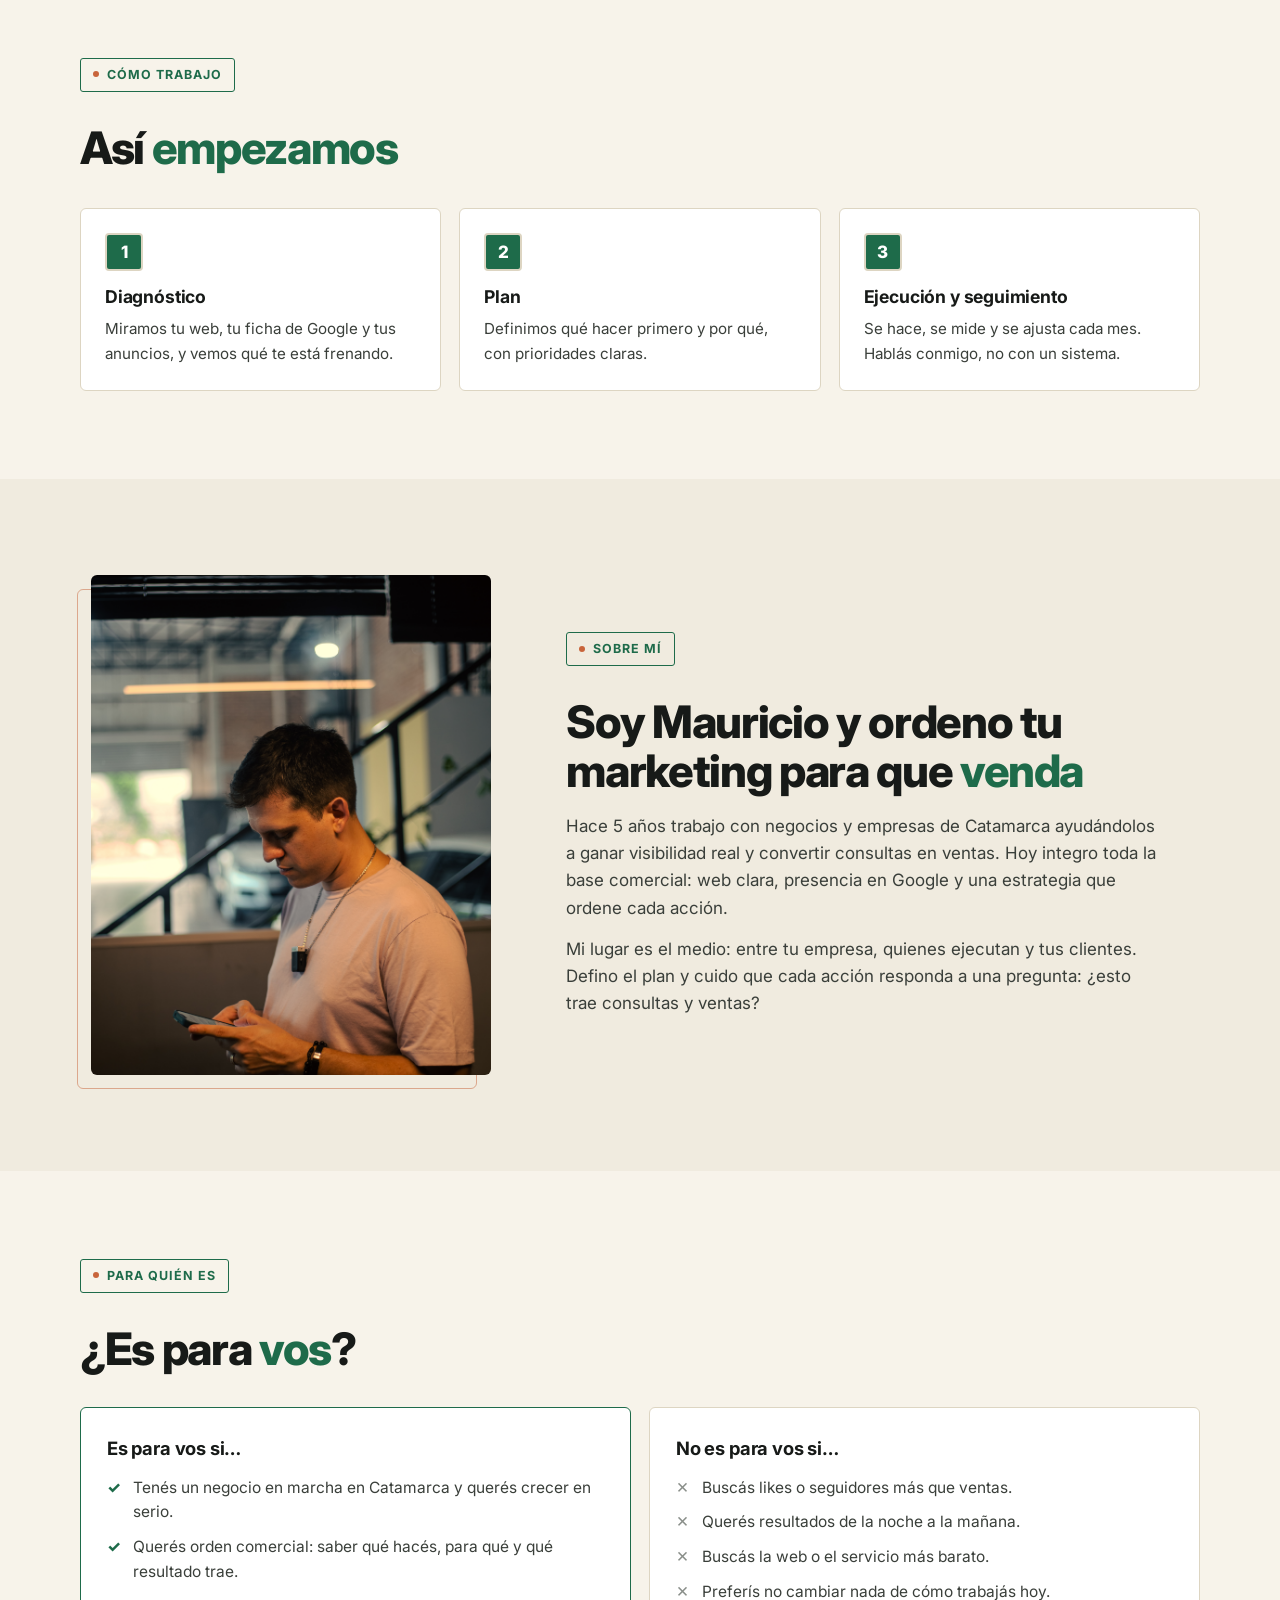
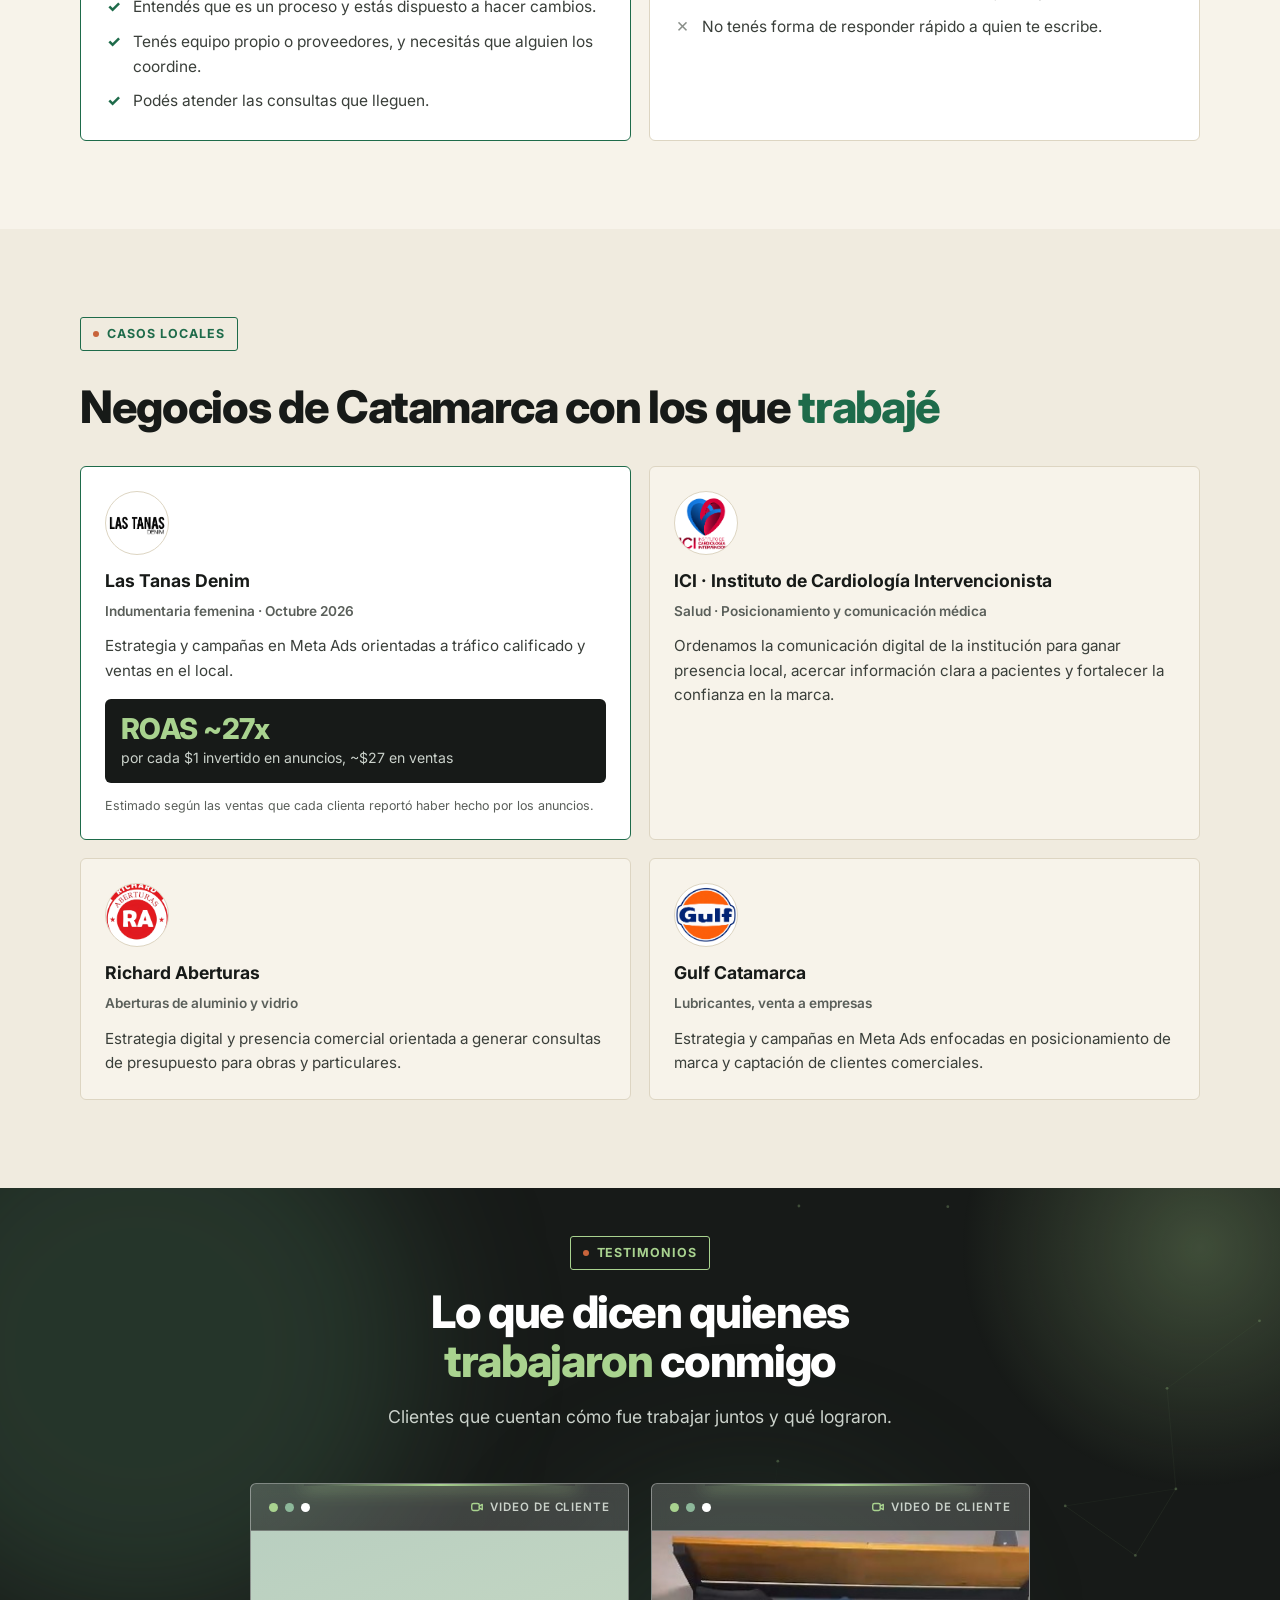
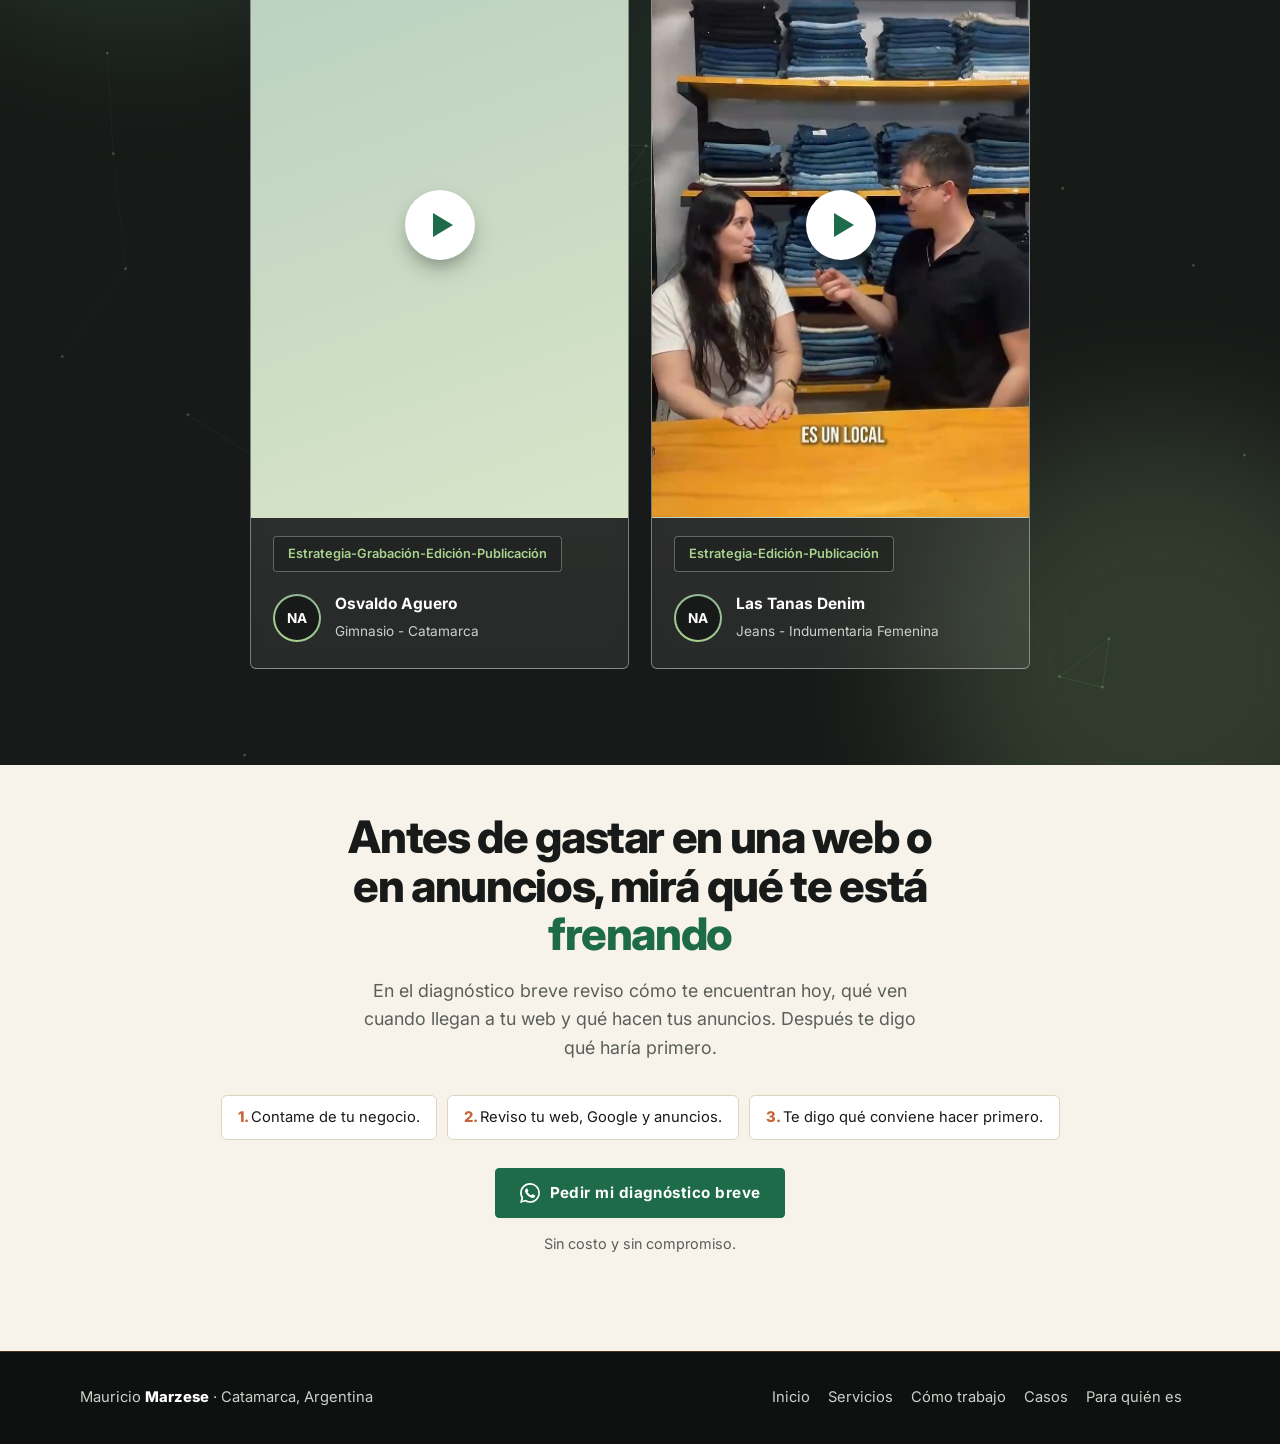
==== commit c5f393ad: "Testimonio Las Tanas: poster-lastanas Co-Authored-By: Claude Sonnet 5.5 <noreply@anthropic.com> Clau" ====
--- a/index.html
+++ b/index.html
@@ -191,7 +191,7 @@
 
       <article class="tcard">
         <div class="tbar"><i></i><i></i><i></i><span><svg viewBox="0 0 24 24" aria-hidden="true"><rect x="3" y="6" width="13" height="12" rx="3"/><path d="M16 10.5l5-3v9l-5-3z"/></svg>Video de cliente</span></div>
-        <div class="reel vid" style="--a:75deg;--c1:#D8E5C9;--c2:#B9CFC0"><video playsinline preload="metadata" src="https://videos.mauriciomarzese.com/testimoniolastanas.mp4#t=0.1"></video><i></i></div>
+        <div class="reel vid" style="--a:75deg;--c1:#D8E5C9;--c2:#B9CFC0"><video playsinline preload="metadata" poster="/img/poster-lastanas.jpg" src="https://videos.mauriciomarzese.com/testimoniolastanas.mp4#t=0.1"></video><i></i></div>
         <div class="tmetric">Estrategia-Edición-Publicación</div>
         <div class="tperson"><div class="avatar"><b>NA</b></div><div><strong>Las Tanas Denim</strong><span>Jeans - Indumentaria Femenina</span></div></div>
       </article>
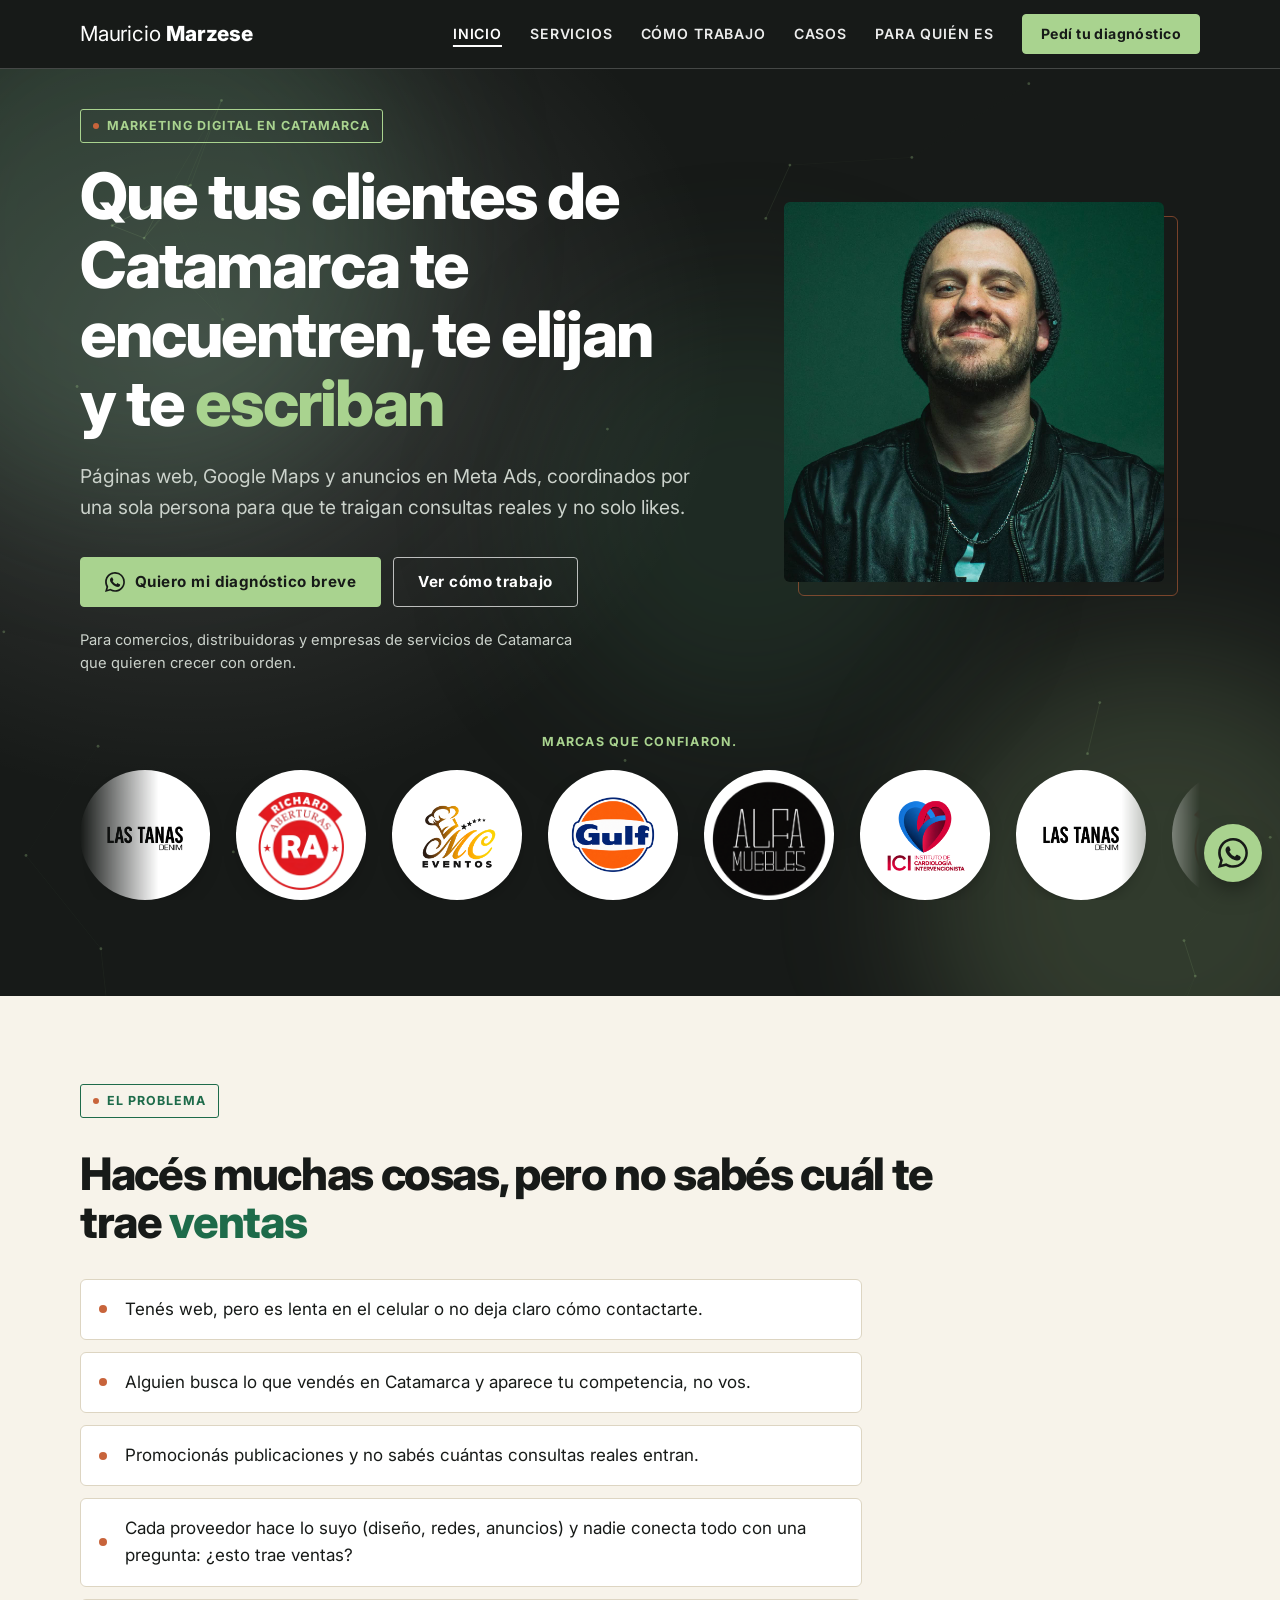
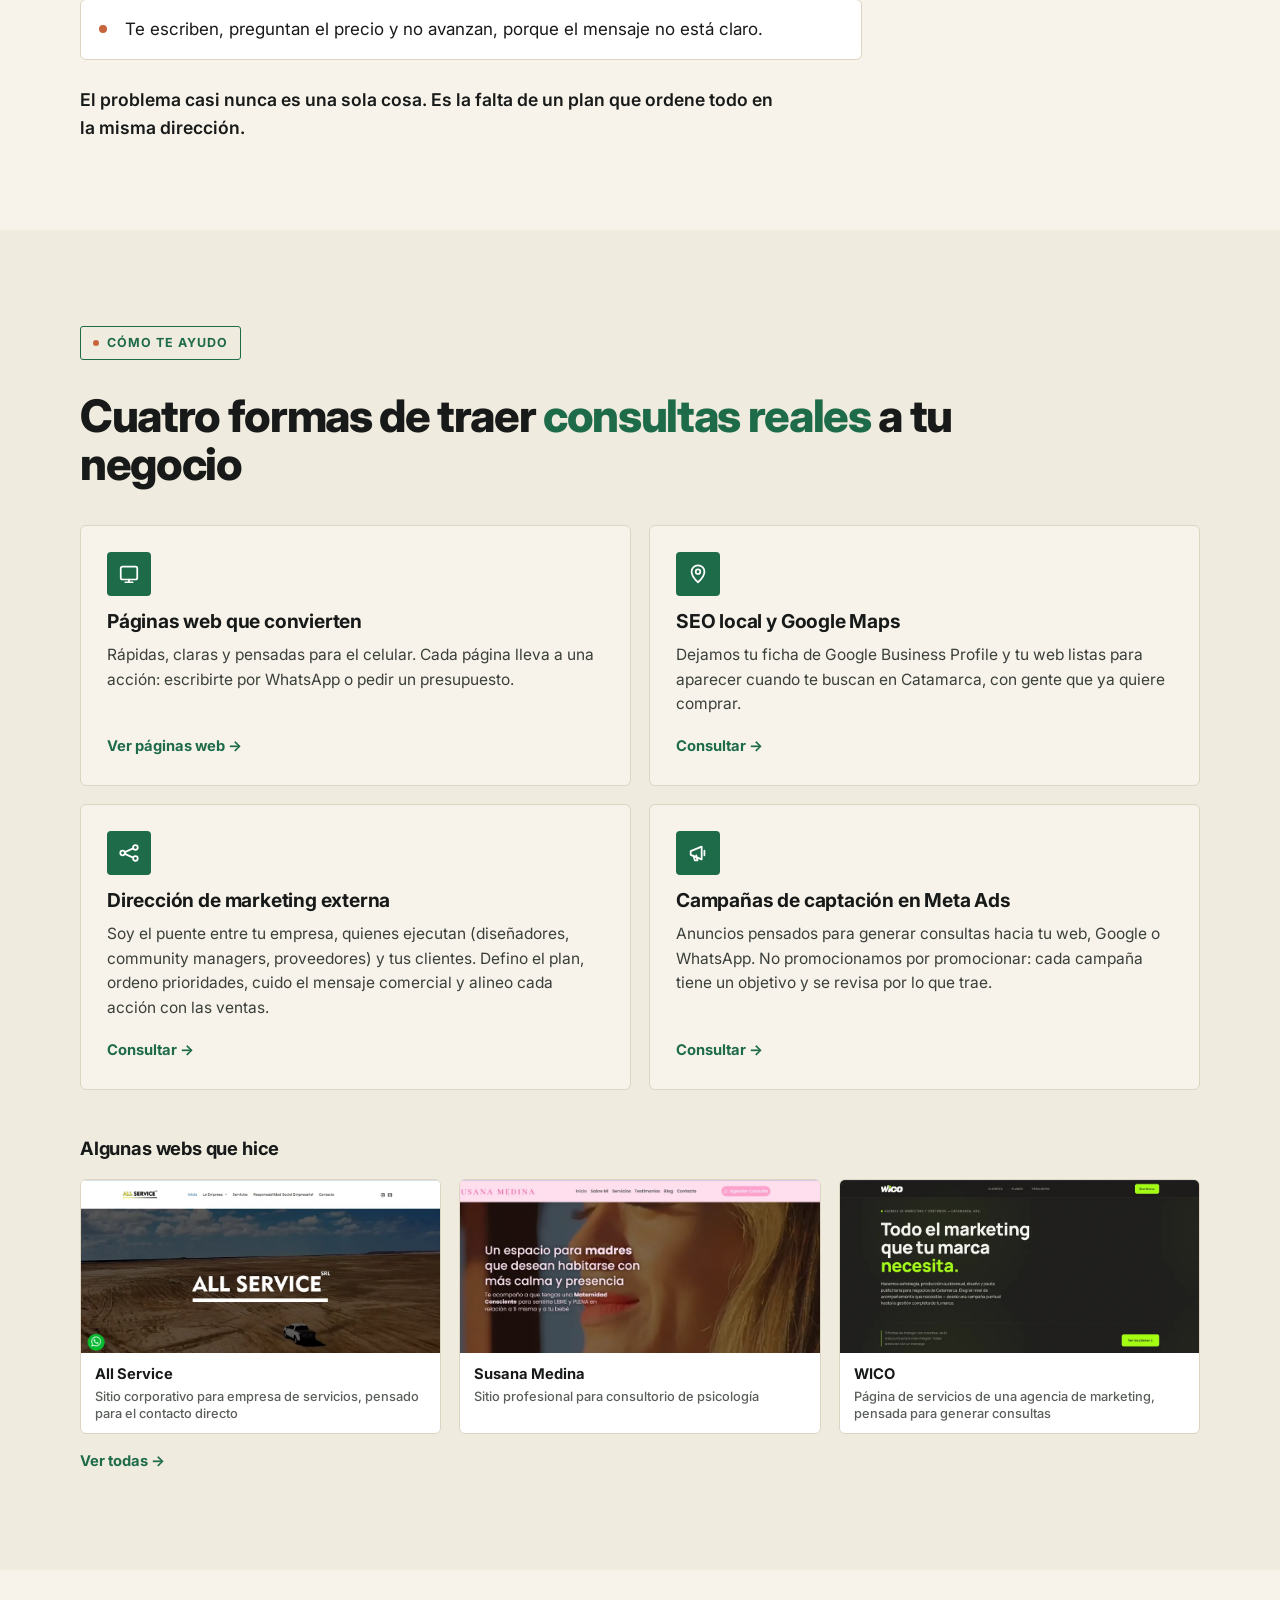
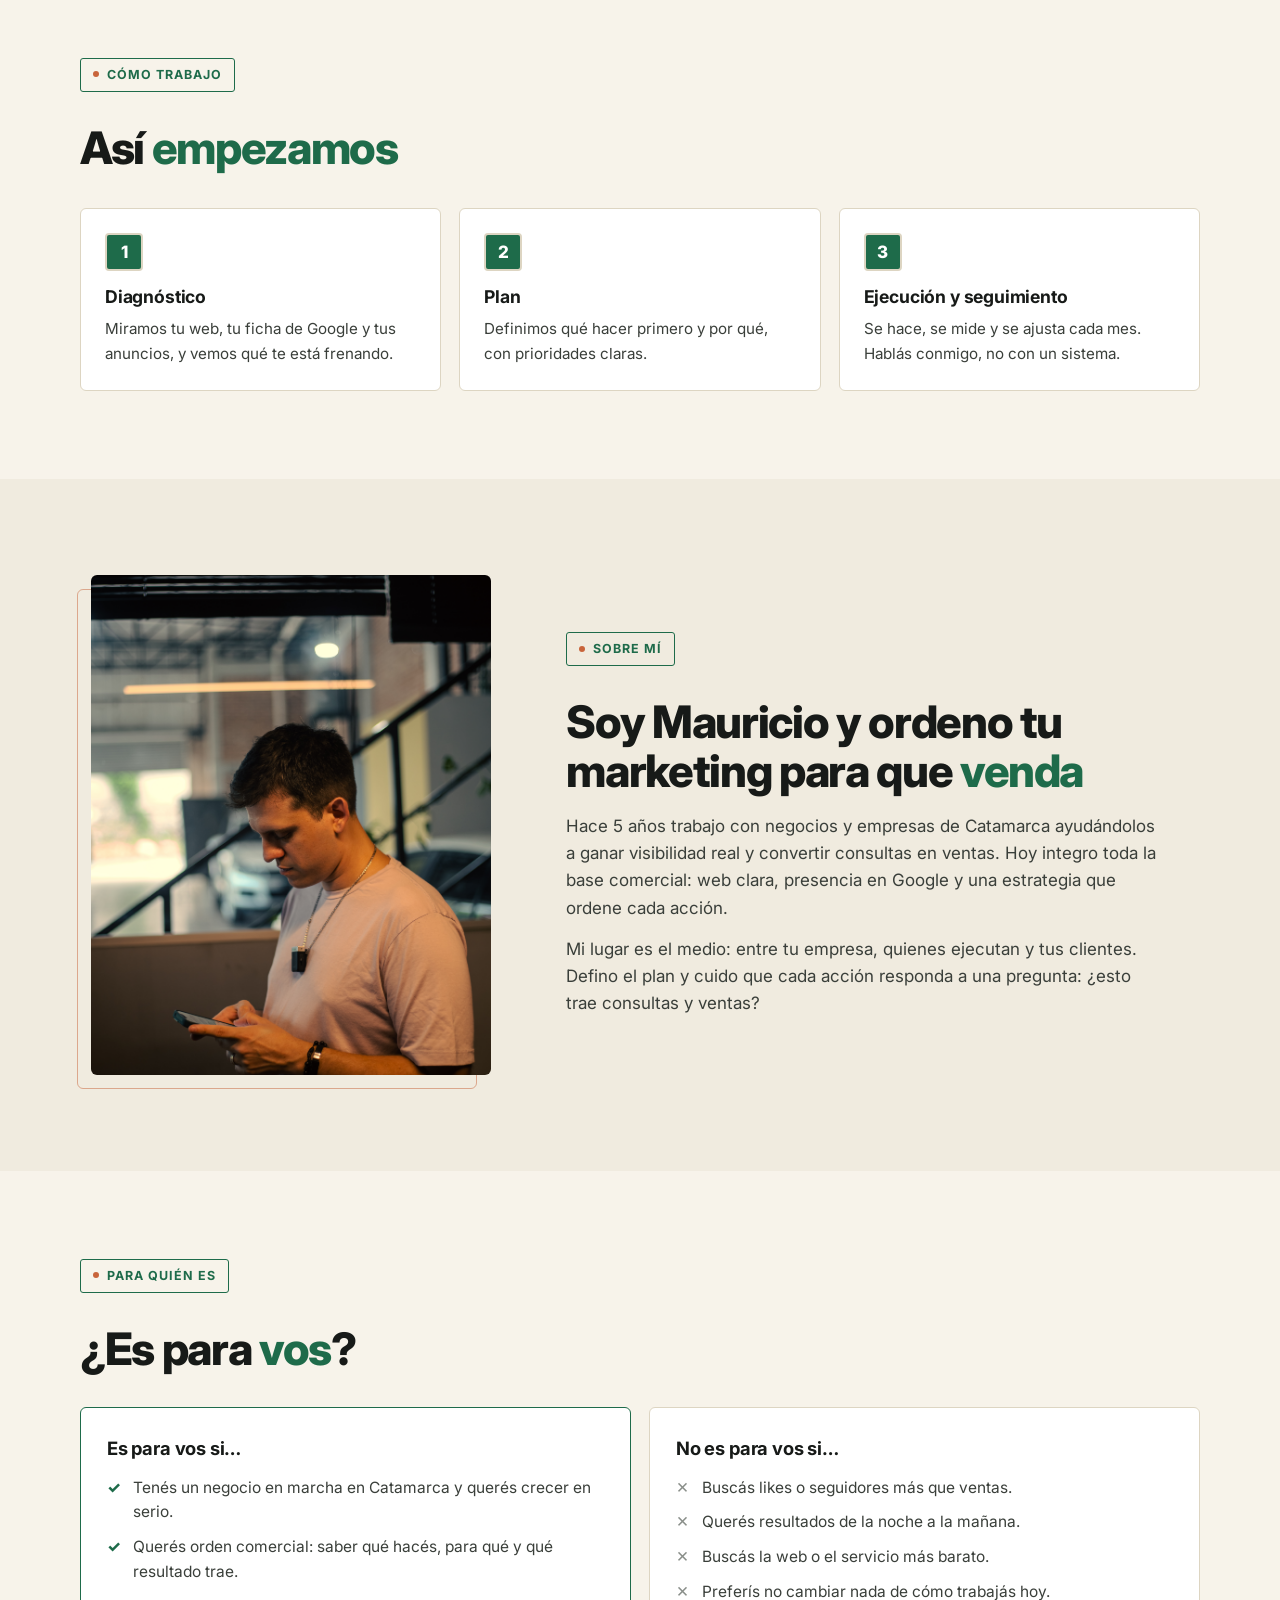
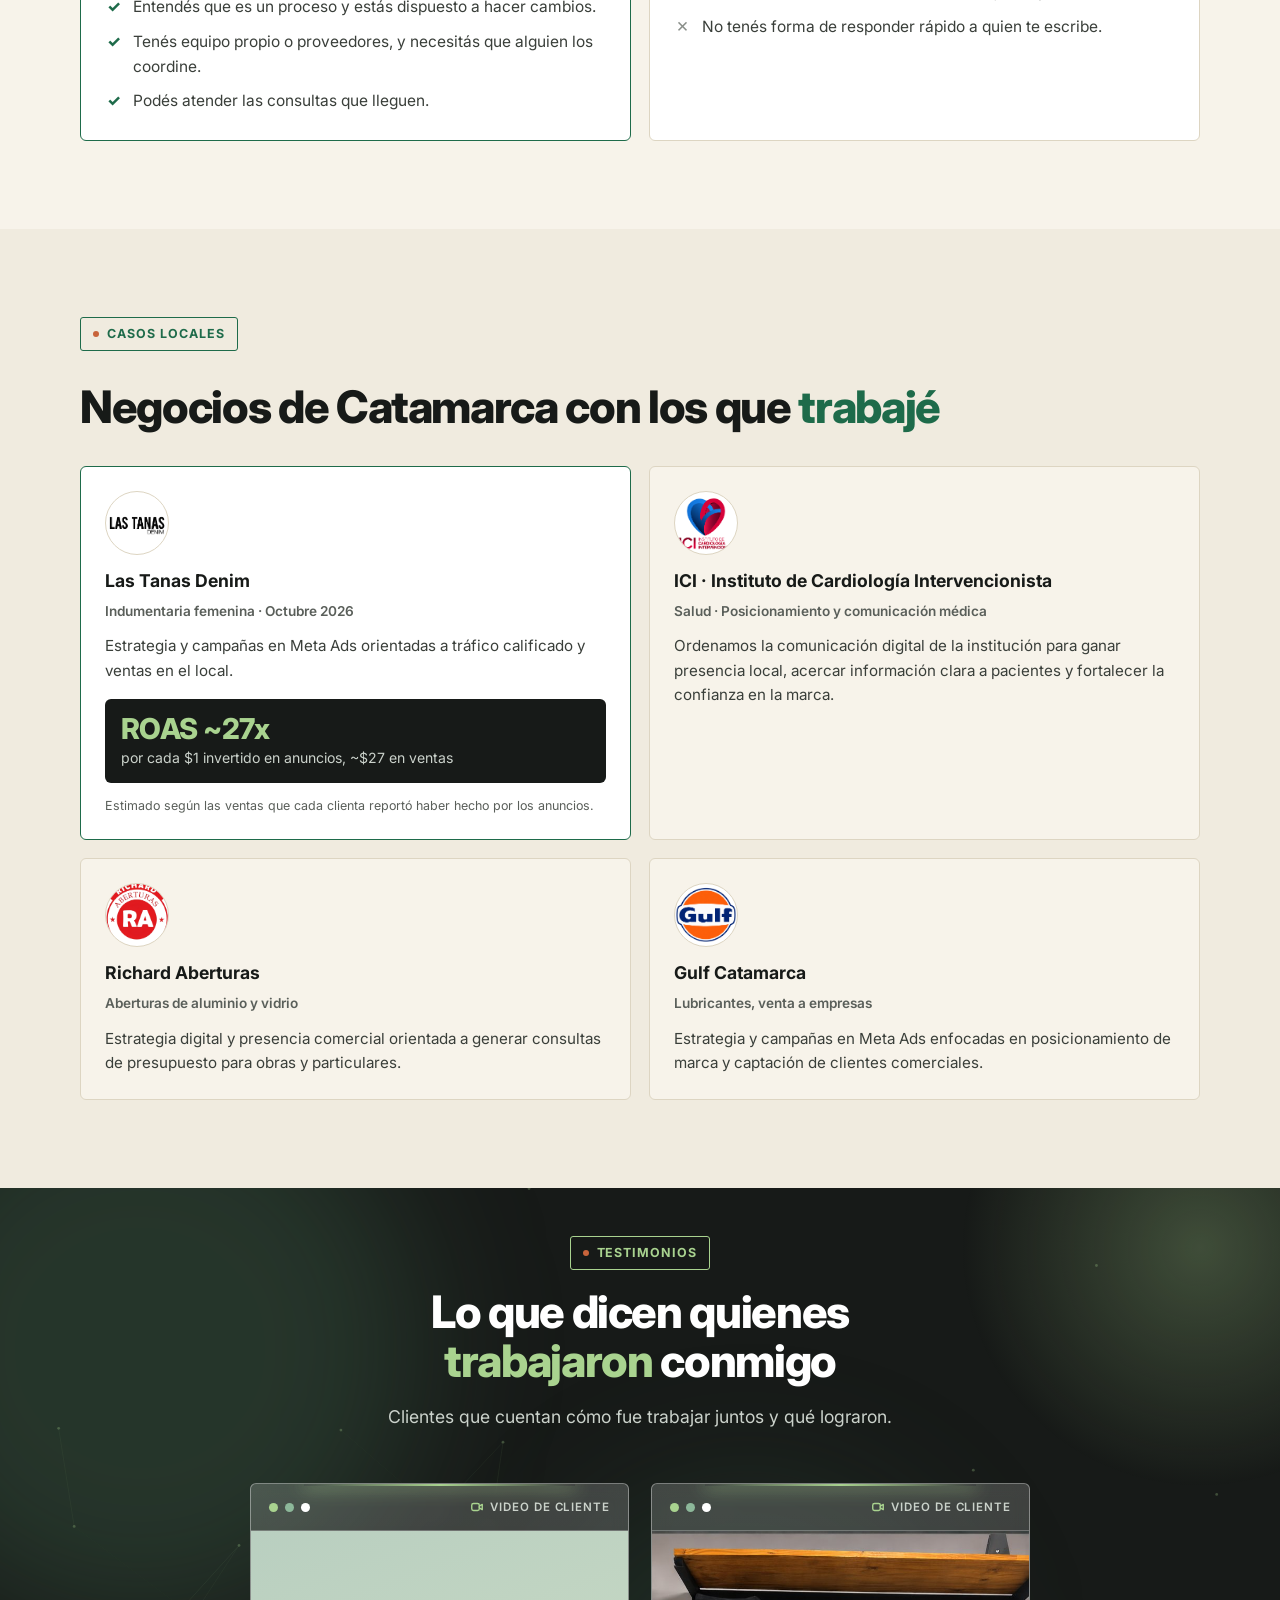
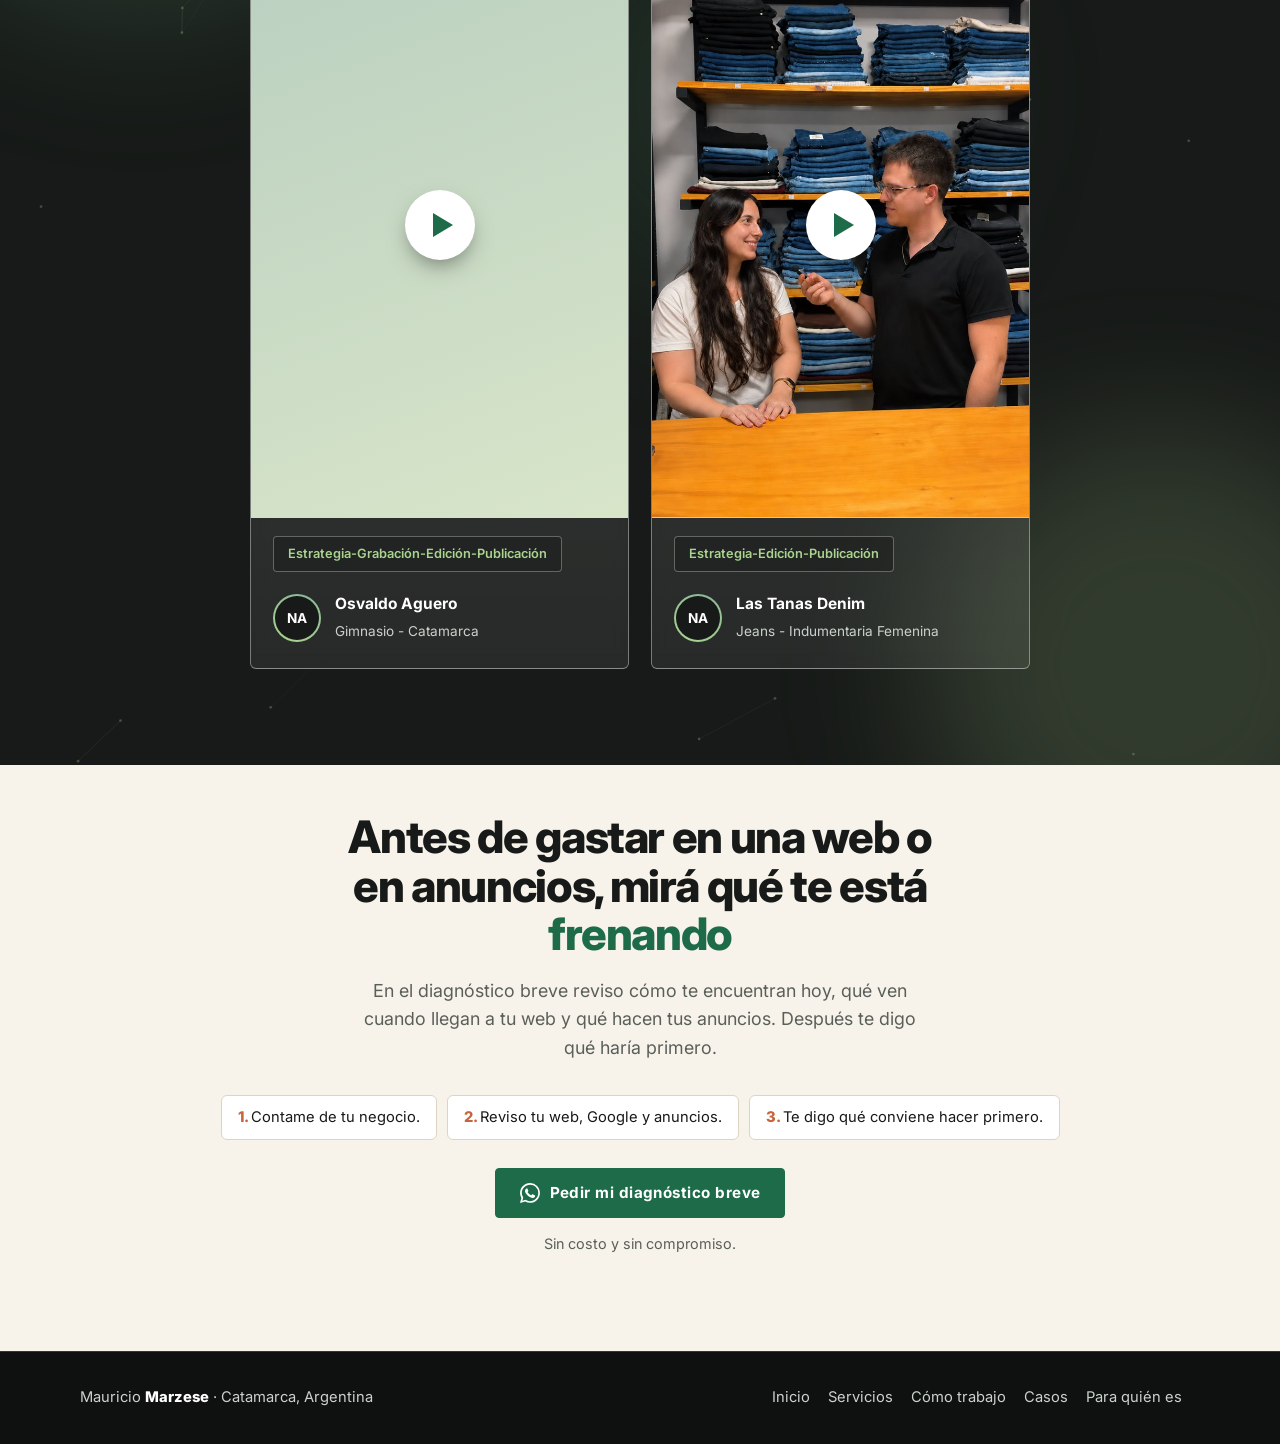
==== commit 7e534aad: "Testimonio Las Tanas: preload none para mostrar poster Co-Authored-By: Claude Sonnet 5.5 <noreply@an" ====
--- a/index.html
+++ b/index.html
@@ -191,7 +191,7 @@
 
       <article class="tcard">
         <div class="tbar"><i></i><i></i><i></i><span><svg viewBox="0 0 24 24" aria-hidden="true"><rect x="3" y="6" width="13" height="12" rx="3"/><path d="M16 10.5l5-3v9l-5-3z"/></svg>Video de cliente</span></div>
-        <div class="reel vid" style="--a:75deg;--c1:#D8E5C9;--c2:#B9CFC0"><video playsinline preload="metadata" poster="/img/poster-lastanas.jpg" src="https://videos.mauriciomarzese.com/testimoniolastanas.mp4#t=0.1"></video><i></i></div>
+        <div class="reel vid" style="--a:75deg;--c1:#D8E5C9;--c2:#B9CFC0"><video playsinline preload="none" poster="/img/poster-lastanas.jpg" src="https://videos.mauriciomarzese.com/testimoniolastanas.mp4"></video><i></i></div>
         <div class="tmetric">Estrategia-Edición-Publicación</div>
         <div class="tperson"><div class="avatar"><b>NA</b></div><div><strong>Las Tanas Denim</strong><span>Jeans - Indumentaria Femenina</span></div></div>
       </article>
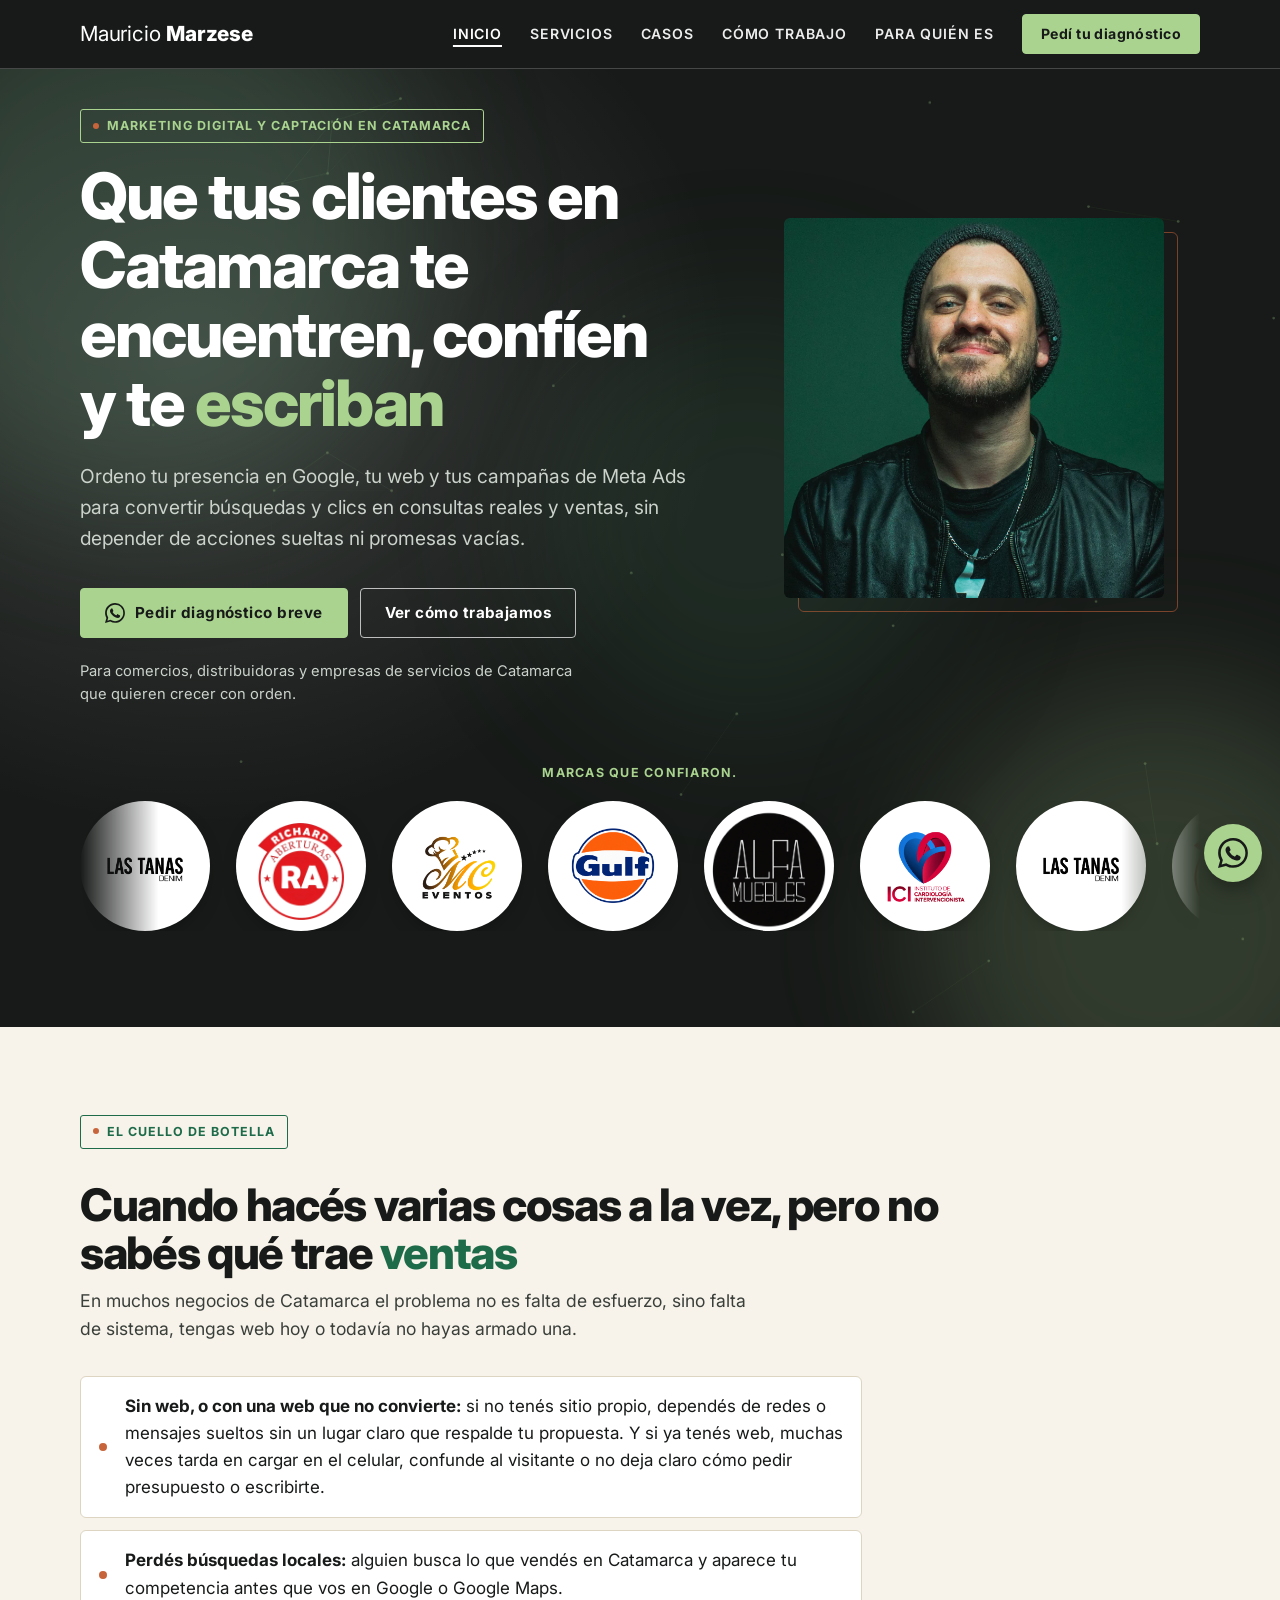
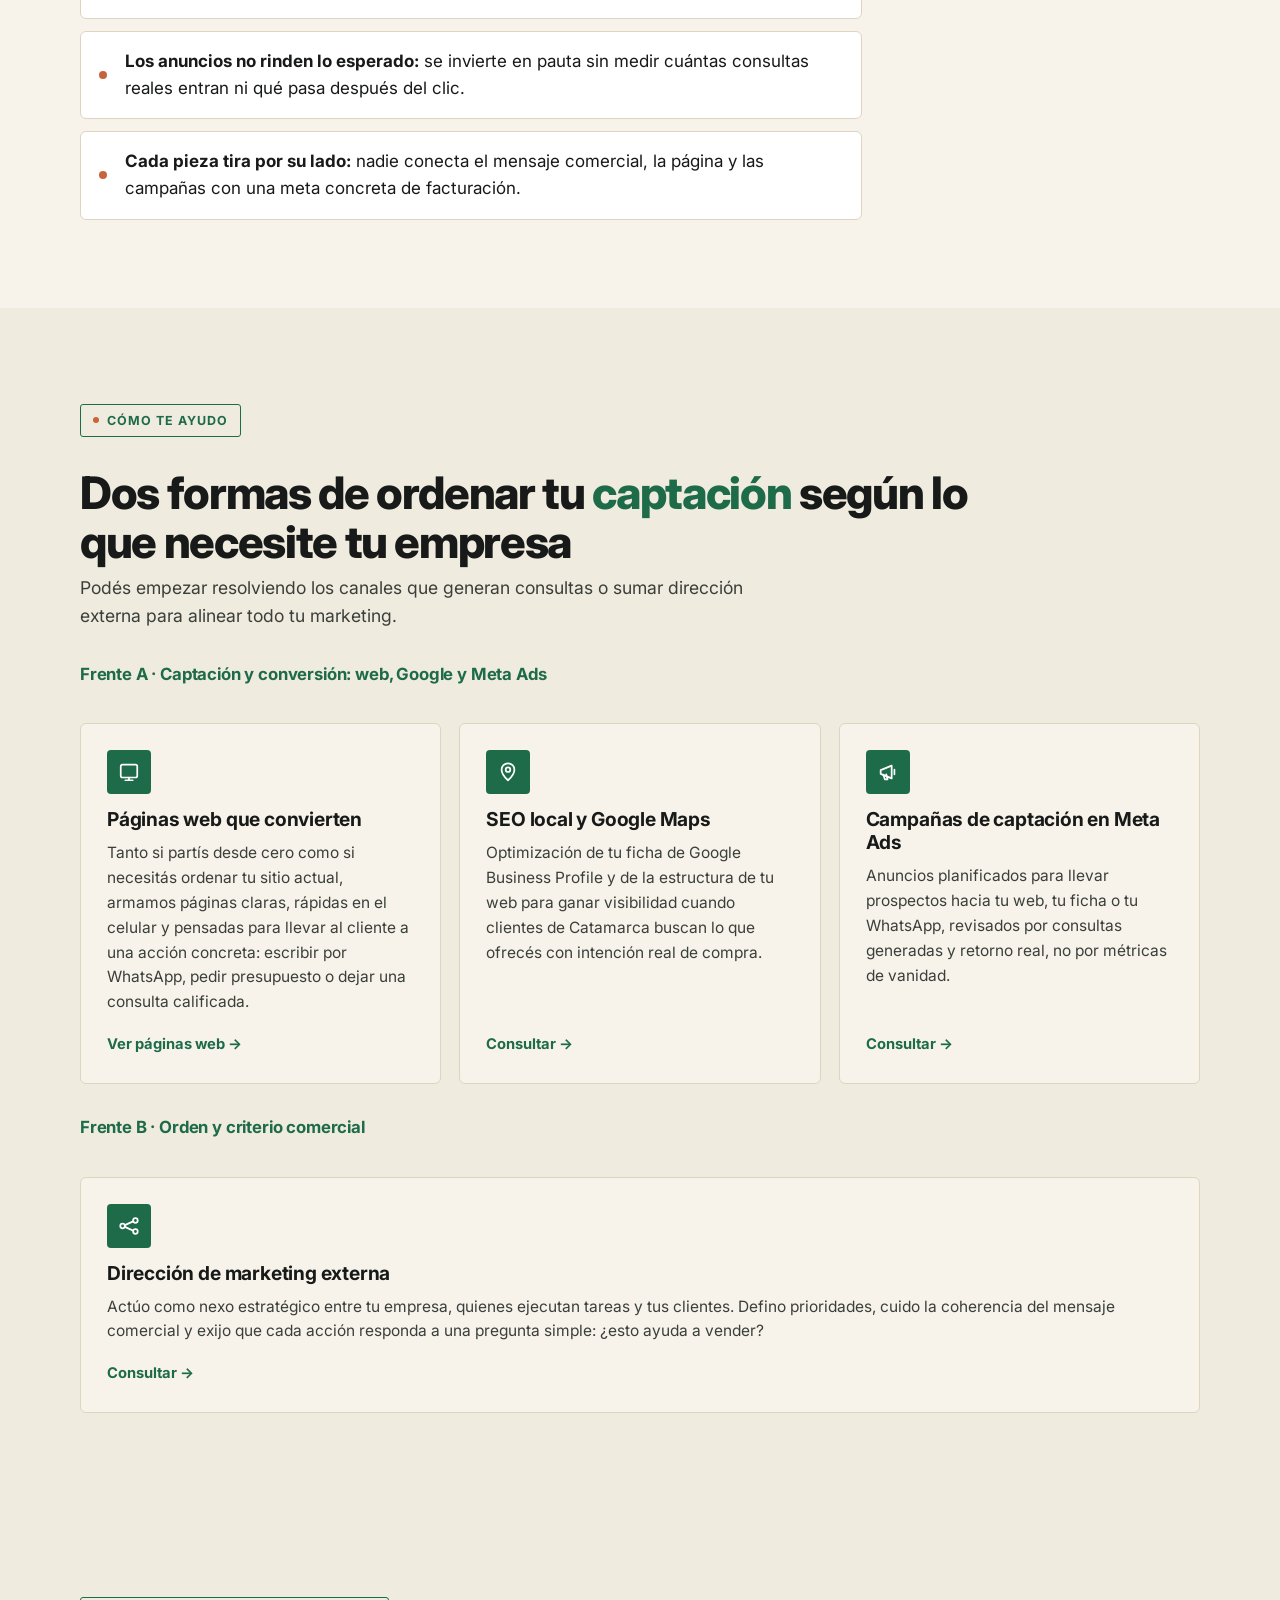
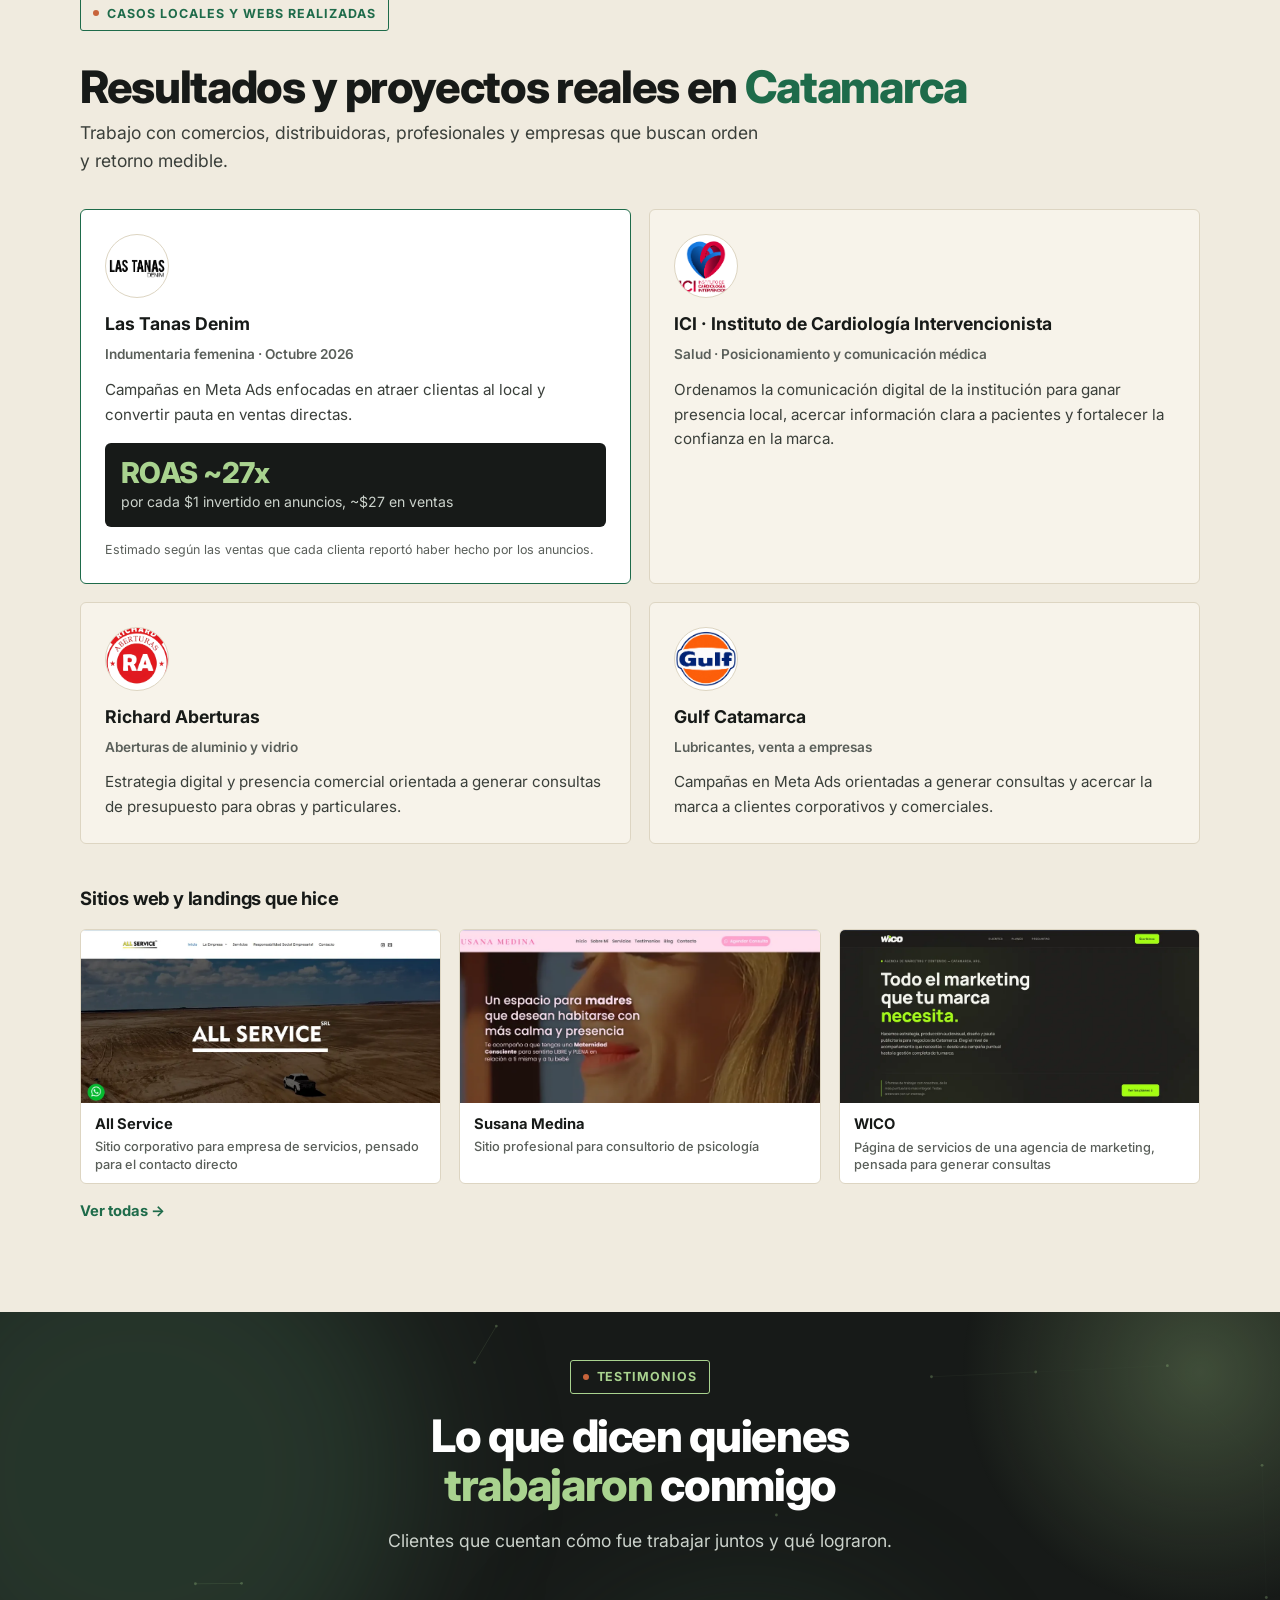
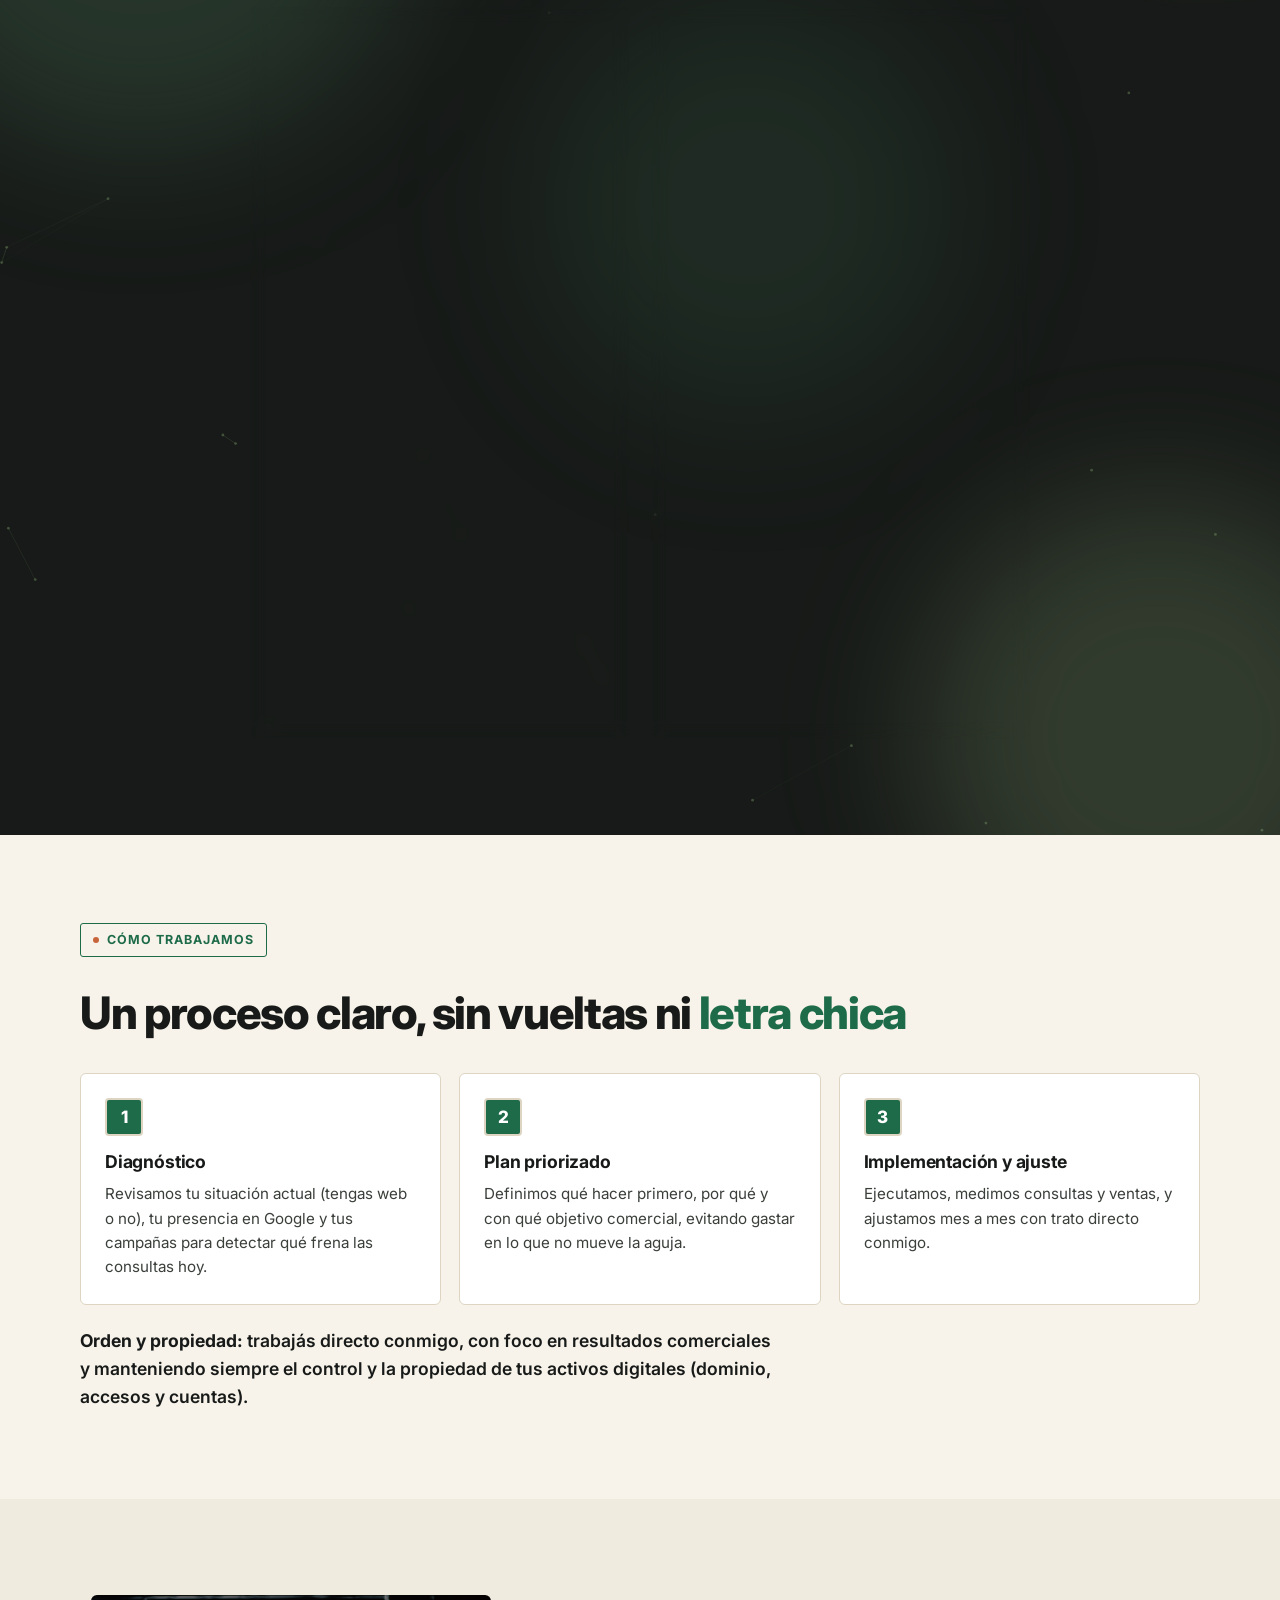
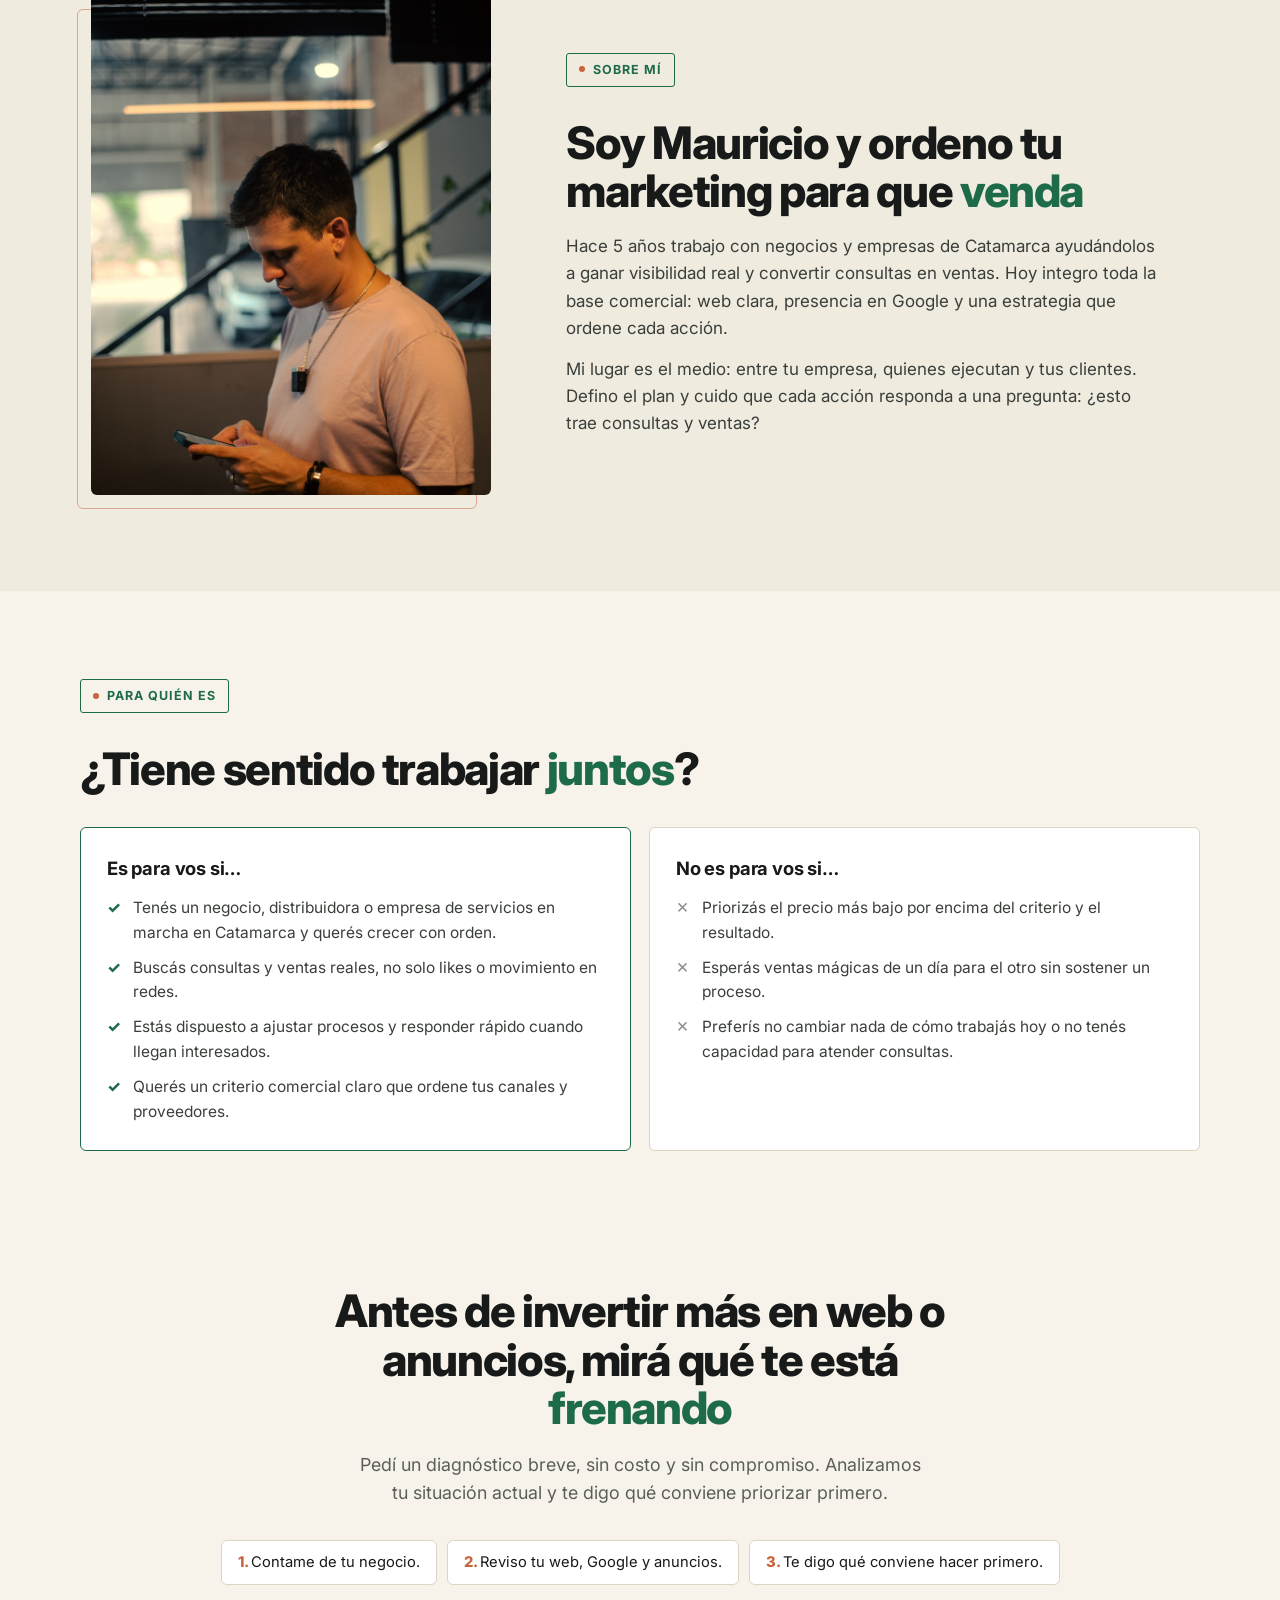
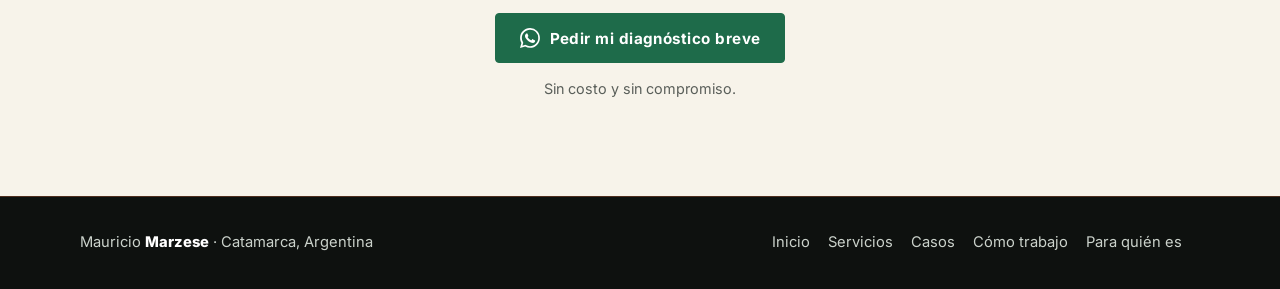
==== commit 8337d898: "Home: reestructura segun brief (hero, cuello de botella, 2 frentes, casos+webs, proceso, para quien," ====
--- a/index.html
+++ b/index.html
@@ -45,7 +45,7 @@
     <button class="menu-toggle" type="button" id="menuToggle" aria-expanded="false" aria-controls="menu" aria-label="Abrir menú"><span></span><span></span><span></span></button>
     <div class="menu" id="menu">
       <div class="menu-inner">
-        <ul class="links"><li><a href="/" aria-current="page">Inicio</a></li><li><a href="#servicios">Servicios</a></li><li><a href="#como-trabajo">Cómo trabajo</a></li><li><a href="#casos">Casos</a></li><li><a href="#para-quien">Para quién es</a></li></ul>
+        <ul class="links"><li><a href="/" aria-current="page">Inicio</a></li><li><a href="#servicios">Servicios</a></li><li><a href="#casos">Casos</a></li><li><a href="#como-trabajo">Cómo trabajo</a></li><li><a href="#para-quien">Para quién es</a></li></ul>
         <a class="btn green sm wa" data-msg="Hola Mauricio, vi tu página y quiero pedir el diagnóstico breve de mi negocio.">Pedí tu diagnóstico</a>
       </div>
     </div>
@@ -58,12 +58,12 @@
   <div class="fx" aria-hidden="true"><i></i><i></i><i></i></div>
   <div class="wrap hero-grid">
     <div class="hero-txt">
-      <span class="pill">Marketing digital en Catamarca</span>
-      <h1>Que tus clientes de Catamarca te encuentren, te elijan y te <span class="hl">escriban</span></h1>
-      <p class="sub">Páginas web, Google Maps y anuncios en Meta Ads, coordinados por una sola persona para que te traigan consultas reales y no solo likes.</p>
+      <span class="pill">Marketing digital y captación en Catamarca</span>
+      <h1>Que tus clientes en Catamarca te encuentren, confíen y te <span class="hl">escriban</span></h1>
+      <p class="sub">Ordeno tu presencia en Google, tu web y tus campañas de Meta Ads para convertir búsquedas y clics en consultas reales y ventas, sin depender de acciones sueltas ni promesas vacías.</p>
       <div class="actions">
-        <a class="btn main wa" data-msg="Hola Mauricio, vi tu página y quiero pedir el diagnóstico breve de mi negocio."><svg viewBox="0 0 24 24" aria-hidden="true"><use href="#wa"/></svg>Quiero mi diagnóstico breve</a>
-        <a class="btn ghost" href="#como-trabajo">Ver cómo trabajo</a>
+        <a class="btn main wa" data-msg="Hola Mauricio, vi tu página y quiero pedir el diagnóstico breve de mi negocio."><svg viewBox="0 0 24 24" aria-hidden="true"><use href="#wa"/></svg>Pedir diagnóstico breve</a>
+        <a class="btn ghost" href="#como-trabajo">Ver cómo trabajamos</a>
       </div>
       <p class="hero-note">Para comercios, distribuidoras y empresas de servicios de Catamarca que quieren crecer con orden.</p>
     </div>
@@ -79,31 +79,49 @@
 
 <section class="prob s-white" id="problema">
   <div class="wrap">
-    <span class="pill">El problema</span>
-    <h2>Hacés muchas cosas, pero no sabés cuál te trae <span class="hl">ventas</span></h2>
+    <span class="pill">El cuello de botella</span>
+    <h2>Cuando hacés varias cosas a la vez, pero no sabés qué trae <span class="hl">ventas</span></h2>
+    <p class="sub" style="margin:10px 0 22px;font-weight:400">En muchos negocios de Catamarca el problema no es falta de esfuerzo, sino falta de sistema, tengas web hoy o todavía no hayas armado una.</p>
     <ul class="plist">
-      <li>Tenés web, pero es lenta en el celular o no deja claro cómo contactarte.</li>
-      <li>Alguien busca lo que vendés en Catamarca y aparece tu competencia, no vos.</li>
-      <li>Promocionás publicaciones y no sabés cuántas consultas reales entran.</li>
-      <li>Cada proveedor hace lo suyo (diseño, redes, anuncios) y nadie conecta todo con una pregunta: ¿esto trae ventas?</li>
-      <li>Te escriben, preguntan el precio y no avanzan, porque el mensaje no está claro.</li>
+      <li><b>Sin web, o con una web que no convierte:</b> si no tenés sitio propio, dependés de redes o mensajes sueltos sin un lugar claro que respalde tu propuesta. Y si ya tenés web, muchas veces tarda en cargar en el celular, confunde al visitante o no deja claro cómo pedir presupuesto o escribirte.</li>
+      <li><b>Perdés búsquedas locales:</b> alguien busca lo que vendés en Catamarca y aparece tu competencia antes que vos en Google o Google Maps.</li>
+      <li><b>Los anuncios no rinden lo esperado:</b> se invierte en pauta sin medir cuántas consultas reales entran ni qué pasa después del clic.</li>
+      <li><b>Cada pieza tira por su lado:</b> nadie conecta el mensaje comercial, la página y las campañas con una meta concreta de facturación.</li>
     </ul>
-    <p class="pclose">El problema casi nunca es una sola cosa. Es la falta de un plan que ordene todo en la misma dirección.</p>
   </div>
 </section>
 
 <section class="serv s-white" id="servicios">
   <div class="wrap">
     <span class="pill">Cómo te ayudo</span>
-    <h2>Cuatro formas de traer <span class="hl">consultas reales</span> a tu negocio</h2>
-    <div class="svc4">
-      <article class="scard"><span class="qic"><svg viewBox="0 0 24 24" aria-hidden="true"><rect x="3" y="4" width="18" height="14" rx="2"/><path d="M8 21h8M12 18v3"/></svg></span><h3>Páginas web que convierten</h3><p>Rápidas, claras y pensadas para el celular. Cada página lleva a una acción: escribirte por WhatsApp o pedir un presupuesto.</p><a class="go" href="/diseno-web/">Ver páginas web →</a></article>
-      <article class="scard"><span class="qic"><svg viewBox="0 0 24 24" aria-hidden="true"><path d="M12 21s7-6.2 7-11.5A7 7 0 0 0 5 9.5C5 14.800 12 21 12 21z"/><circle cx="12" cy="9.500" r="2.500"/></svg></span><h3>SEO local y Google Maps</h3><p>Dejamos tu ficha de Google Business Profile y tu web listas para aparecer cuando te buscan en Catamarca, con gente que ya quiere comprar.</p><a class="go wa" data-msg="Hola Mauricio, quiero consultar por SEO local y Google Maps para mi negocio.">Consultar →</a></article>
-      <article class="scard"><span class="qic"><svg viewBox="0 0 24 24" aria-hidden="true"><circle cx="5" cy="12" r="2.500"/><circle cx="19" cy="6" r="2.500"/><circle cx="19" cy="18" r="2.500"/><path d="M7.500 11l9-4M7.500 13l9 4"/></svg></span><h3>Dirección de marketing externa</h3><p>Soy el puente entre tu empresa, quienes ejecutan (diseñadores, community managers, proveedores) y tus clientes. Defino el plan, ordeno prioridades, cuido el mensaje comercial y alineo cada acción con las ventas.</p><a class="go wa" data-msg="Hola Mauricio, quiero consultar por la dirección de marketing externa para mi empresa.">Consultar →</a></article>
-      <article class="scard"><span class="qic"><svg viewBox="0 0 24 24" aria-hidden="true"><path d="M4 14v-4l12-5v14L4 14z"/><path d="M7 15l1.500 5h3L10 14.500M19 9.500v5"/></svg></span><h3>Campañas de captación en Meta Ads</h3><p>Anuncios pensados para generar consultas hacia tu web, Google o WhatsApp. No promocionamos por promocionar: cada campaña tiene un objetivo y se revisa por lo que trae.</p><a class="go wa" data-msg="Hola Mauricio, quiero consultar por campañas en Meta Ads para mi negocio.">Consultar →</a></article>
+    <h2>Dos formas de ordenar tu <span class="hl">captación</span> según lo que necesite tu empresa</h2>
+    <p class="sub">Podés empezar resolviendo los canales que generan consultas o sumar dirección externa para alinear todo tu marketing.</p>
+    <h3 class="front">Frente A · Captación y conversión: web, Google y Meta Ads</h3>
+    <div class="svc4 three">
+      <article class="scard"><span class="qic"><svg viewBox="0 0 24 24" aria-hidden="true"><rect x="3" y="4" width="18" height="14" rx="2"/><path d="M8 21h8M12 18v3"/></svg></span><h3>Páginas web que convierten</h3><p>Tanto si partís desde cero como si necesitás ordenar tu sitio actual, armamos páginas claras, rápidas en el celular y pensadas para llevar al cliente a una acción concreta: escribir por WhatsApp, pedir presupuesto o dejar una consulta calificada.</p><a class="go" href="/diseno-web/">Ver páginas web →</a></article>
+      <article class="scard"><span class="qic"><svg viewBox="0 0 24 24" aria-hidden="true"><path d="M12 21s7-6.2 7-11.5A7 7 0 0 0 5 9.5C5 14.800 12 21 12 21z"/><circle cx="12" cy="9.500" r="2.500"/></svg></span><h3>SEO local y Google Maps</h3><p>Optimización de tu ficha de Google Business Profile y de la estructura de tu web para ganar visibilidad cuando clientes de Catamarca buscan lo que ofrecés con intención real de compra.</p><a class="go wa" data-msg="Hola Mauricio, quiero consultar por SEO local y Google Maps para mi negocio.">Consultar →</a></article>
+      <article class="scard"><span class="qic"><svg viewBox="0 0 24 24" aria-hidden="true"><path d="M4 14v-4l12-5v14L4 14z"/><path d="M7 15l1.500 5h3L10 14.500M19 9.500v5"/></svg></span><h3>Campañas de captación en Meta Ads</h3><p>Anuncios planificados para llevar prospectos hacia tu web, tu ficha o tu WhatsApp, revisados por consultas generadas y retorno real, no por métricas de vanidad.</p><a class="go wa" data-msg="Hola Mauricio, quiero consultar por campañas en Meta Ads para mi negocio.">Consultar →</a></article>
+    </div>
+    <h3 class="front">Frente B · Orden y criterio comercial</h3>
+    <div class="svc4 one">
+      <article class="scard"><span class="qic"><svg viewBox="0 0 24 24" aria-hidden="true"><circle cx="5" cy="12" r="2.500"/><circle cx="19" cy="6" r="2.500"/><circle cx="19" cy="18" r="2.500"/><path d="M7.500 11l9-4M7.500 13l9 4"/></svg></span><h3>Dirección de marketing externa</h3><p>Actúo como nexo estratégico entre tu empresa, quienes ejecutan tareas y tus clientes. Defino prioridades, cuido la coherencia del mensaje comercial y exijo que cada acción responda a una pregunta simple: ¿esto ayuda a vender?</p><a class="go wa" data-msg="Hola Mauricio, quiero consultar por la dirección de marketing externa para mi empresa.">Consultar →</a></article>
+    </div>
+  </div>
+</section>
+
+<section class="casos s-white" id="casos">
+  <div class="wrap">
+    <span class="pill">Casos locales y webs realizadas</span>
+    <h2>Resultados y proyectos reales en <span class="hl">Catamarca</span></h2>
+    <p class="sub">Trabajo con comercios, distribuidoras, profesionales y empresas que buscan orden y retorno medible.</p>
+    <div class="cgrid">
+      <article class="ccard feat"><img class="clogo" src="/img/lastanas.png" alt="Las Tanas Denim" loading="lazy" width="64" height="64"><strong>Las Tanas Denim</strong><span>Indumentaria femenina · Octubre 2026</span><p>Campañas en Meta Ads enfocadas en atraer clientas al local y convertir pauta en ventas directas.</p><div class="cstat"><b>ROAS ~27x</b><i>por cada $1 invertido en anuncios, ~$27 en ventas</i></div><small>Estimado según las ventas que cada clienta reportó haber hecho por los anuncios.</small></article>
+      <article class="ccard"><img class="clogo" src="/img/ici.png" alt="ICI Instituto de Cardiología Intervencionista" loading="lazy" width="64" height="64"><strong>ICI · Instituto de Cardiología Intervencionista</strong><span>Salud · Posicionamiento y comunicación médica</span><p>Ordenamos la comunicación digital de la institución para ganar presencia local, acercar información clara a pacientes y fortalecer la confianza en la marca.</p></article>
+      <article class="ccard"><img class="clogo" src="/img/richard.png" alt="Richard Aberturas" loading="lazy" width="64" height="64"><strong>Richard Aberturas</strong><span>Aberturas de aluminio y vidrio</span><p>Estrategia digital y presencia comercial orientada a generar consultas de presupuesto para obras y particulares.</p></article>
+      <article class="ccard"><img class="clogo" src="/img/gulf.png" alt="Gulf Catamarca" loading="lazy" width="64" height="64"><strong>Gulf Catamarca</strong><span>Lubricantes, venta a empresas</span><p>Campañas en Meta Ads orientadas a generar consultas y acercar la marca a clientes corporativos y comerciales.</p></article>
     </div>
     <div class="wstrip">
-      <h3>Algunas webs que hice</h3>
+      <h3>Sitios web y landings que hice</h3>
       <div class="wsgrid">
         <a class="wsshot" href="https://allservice.ar" target="_blank" rel="noopener"><img src="/img/allserviceweb.webp" alt="Sitio web de All Service" loading="lazy" width="1000" height="479"><span>All Service<em>Sitio corporativo para empresa de servicios, pensado para el contacto directo</em></span></a>
         <a class="wsshot" href="https://susanamedina.com.ar" target="_blank" rel="noopener"><img src="/img/susimedinaweb.webp" alt="Sitio web de Susana Medina" loading="lazy" width="1000" height="416"><span>Susana Medina<em>Sitio profesional para consultorio de psicología</em></span></a>
@@ -114,15 +132,42 @@
   </div>
 </section>
 
+<section class="testi s-blue" id="testimonios">
+  <div class="fx" aria-hidden="true"><i></i><i></i><i></i></div>
+  <div class="wrap">
+    <div class="center-head">
+      <span class="pill">Testimonios</span>
+      <h2>Lo que dicen quienes <br><span class="hl">trabajaron</span> conmigo</h2>
+      <p class="sub">Clientes que cuentan cómo fue trabajar juntos y qué lograron.</p>
+    </div>
+    <!-- IDEAL: reemplazar el texto de .tmetric por un resultado real con número (ej: "+35 consultas por mes"). -->
+    <div class="tgrid two">
+      <article class="tcard">
+        <div class="tbar"><i></i><i></i><i></i><span><svg viewBox="0 0 24 24" aria-hidden="true"><rect x="3" y="6" width="13" height="12" rx="3"/><path d="M16 10.5l5-3v9l-5-3z"/></svg>Video de cliente</span></div>
+        <div class="reel vid" style="--a:115deg"><video playsinline preload="metadata" src="https://videos.mauriciomarzese.com/Testimonio1.mp4#t=0.1"></video><i></i></div>
+        <div class="tperson"><div class="avatar"><b>NA</b></div><div><strong>Osvaldo Aguero</strong><span>Gimnasio - Catamarca</span></div></div>
+      </article>
+
+      <article class="tcard">
+        <div class="tbar"><i></i><i></i><i></i><span><svg viewBox="0 0 24 24" aria-hidden="true"><rect x="3" y="6" width="13" height="12" rx="3"/><path d="M16 10.5l5-3v9l-5-3z"/></svg>Video de cliente</span></div>
+        <div class="reel vid" style="--a:75deg;--c1:#D8E5C9;--c2:#B9CFC0"><video playsinline preload="none" poster="/img/poster-lastanas.jpg" src="https://videos.mauriciomarzese.com/testimoniolastanas.mp4"></video><i></i></div>
+        <div class="tperson"><div class="avatar"><b>NA</b></div><div><strong>Las Tanas Denim</strong><span>Jeans - Indumentaria Femenina</span></div></div>
+      </article>
+      
+    </div>
+  </div>
+</section>
+
 <section class="pasos3 s-white" id="como-trabajo">
   <div class="wrap">
-    <span class="pill">Cómo trabajo</span>
-    <h2>Así <span class="hl">empezamos</span></h2>
+    <span class="pill">Cómo trabajamos</span>
+    <h2>Un proceso claro, sin vueltas ni <span class="hl">letra chica</span></h2>
     <ol class="st3">
-      <li><span class="fn">1</span><h3>Diagnóstico</h3><p>Miramos tu web, tu ficha de Google y tus anuncios, y vemos qué te está frenando.</p></li>
-      <li><span class="fn">2</span><h3>Plan</h3><p>Definimos qué hacer primero y por qué, con prioridades claras.</p></li>
-      <li><span class="fn">3</span><h3>Ejecución y seguimiento</h3><p>Se hace, se mide y se ajusta cada mes. Hablás conmigo, no con un sistema.</p></li>
+      <li><span class="fn">1</span><h3>Diagnóstico</h3><p>Revisamos tu situación actual (tengas web o no), tu presencia en Google y tus campañas para detectar qué frena las consultas hoy.</p></li>
+      <li><span class="fn">2</span><h3>Plan priorizado</h3><p>Definimos qué hacer primero, por qué y con qué objetivo comercial, evitando gastar en lo que no mueve la aguja.</p></li>
+      <li><span class="fn">3</span><h3>Implementación y ajuste</h3><p>Ejecutamos, medimos consultas y ventas, y ajustamos mes a mes con trato directo conmigo.</p></li>
     </ol>
+    <p class="pclose" style="margin-top:22px"><b>Orden y propiedad:</b> trabajás directo conmigo, con foco en resultados comerciales y manteniendo siempre el control y la propiedad de tus activos digitales (dominio, accesos y cuentas).</p>
   </div>
 </section>
 
@@ -141,69 +186,25 @@
 <section class="fit s-white" id="para-quien">
   <div class="wrap">
     <span class="pill">Para quién es</span>
-    <h2>¿Es para <span class="hl">vos</span>?</h2>
+    <h2>¿Tiene sentido trabajar <span class="hl">juntos</span>?</h2>
     <div class="fitgrid">
       <div class="fitcol yes"><h3>Es para vos si…</h3><ul>
-        <li>Tenés un negocio en marcha en Catamarca y querés crecer en serio.</li>
-        <li>Querés orden comercial: saber qué hacés, para qué y qué resultado trae.</li>
-        <li>Entendés que es un proceso y estás dispuesto a hacer cambios.</li>
-        <li>Tenés equipo propio o proveedores, y necesitás que alguien los coordine.</li>
-        <li>Podés atender las consultas que lleguen.</li></ul></div>
+        <li>Tenés un negocio, distribuidora o empresa de servicios en marcha en Catamarca y querés crecer con orden.</li>
+        <li>Buscás consultas y ventas reales, no solo likes o movimiento en redes.</li>
+        <li>Estás dispuesto a ajustar procesos y responder rápido cuando llegan interesados.</li>
+        <li>Querés un criterio comercial claro que ordene tus canales y proveedores.</li></ul></div>
       <div class="fitcol no"><h3>No es para vos si…</h3><ul>
-        <li>Buscás likes o seguidores más que ventas.</li>
-        <li>Querés resultados de la noche a la mañana.</li>
-        <li>Buscás la web o el servicio más barato.</li>
-        <li>Preferís no cambiar nada de cómo trabajás hoy.</li>
-        <li>No tenés forma de responder rápido a quien te escribe.</li></ul></div>
-    </div>
-  </div>
-</section>
-
-<section class="casos s-white" id="casos">
-  <div class="wrap">
-    <span class="pill">Casos locales</span>
-    <h2>Negocios de Catamarca con los que <span class="hl">trabajé</span></h2>
-    <div class="cgrid">
-      <article class="ccard feat"><img class="clogo" src="/img/lastanas.png" alt="Las Tanas Denim" loading="lazy" width="64" height="64"><strong>Las Tanas Denim</strong><span>Indumentaria femenina · Octubre 2026</span><p>Estrategia y campañas en Meta Ads orientadas a tráfico calificado y ventas en el local.</p><div class="cstat"><b>ROAS ~27x</b><i>por cada $1 invertido en anuncios, ~$27 en ventas</i></div><small>Estimado según las ventas que cada clienta reportó haber hecho por los anuncios.</small></article>
-      <article class="ccard"><img class="clogo" src="/img/ici.png" alt="ICI Instituto de Cardiología Intervencionista" loading="lazy" width="64" height="64"><strong>ICI · Instituto de Cardiología Intervencionista</strong><span>Salud · Posicionamiento y comunicación médica</span><p>Ordenamos la comunicación digital de la institución para ganar presencia local, acercar información clara a pacientes y fortalecer la confianza en la marca.</p></article>
-      <article class="ccard"><img class="clogo" src="/img/richard.png" alt="Richard Aberturas" loading="lazy" width="64" height="64"><strong>Richard Aberturas</strong><span>Aberturas de aluminio y vidrio</span><p>Estrategia digital y presencia comercial orientada a generar consultas de presupuesto para obras y particulares.</p></article>
-      <article class="ccard"><img class="clogo" src="/img/gulf.png" alt="Gulf Catamarca" loading="lazy" width="64" height="64"><strong>Gulf Catamarca</strong><span>Lubricantes, venta a empresas</span><p>Estrategia y campañas en Meta Ads enfocadas en posicionamiento de marca y captación de clientes comerciales.</p></article>
-    </div>
-  </div>
-</section>
-
-<section class="testi s-blue" id="testimonios">
-  <div class="fx" aria-hidden="true"><i></i><i></i><i></i></div>
-  <div class="wrap">
-    <div class="center-head">
-      <span class="pill">Testimonios</span>
-      <h2>Lo que dicen quienes <br><span class="hl">trabajaron</span> conmigo</h2>
-      <p class="sub">Clientes que cuentan cómo fue trabajar juntos y qué lograron.</p>
-    </div>
-    <!-- IDEAL: reemplazar el texto de .tmetric por un resultado real con número (ej: "+35 consultas por mes"). -->
-    <div class="tgrid two">
-      <article class="tcard">
-        <div class="tbar"><i></i><i></i><i></i><span><svg viewBox="0 0 24 24" aria-hidden="true"><rect x="3" y="6" width="13" height="12" rx="3"/><path d="M16 10.5l5-3v9l-5-3z"/></svg>Video de cliente</span></div>
-        <div class="reel vid" style="--a:115deg"><video playsinline preload="metadata" src="https://videos.mauriciomarzese.com/Testimonio1.mp4#t=0.1"></video><i></i></div>
-        <div class="tmetric">Estrategia-Grabación-Edición-Publicación</div>
-        <div class="tperson"><div class="avatar"><b>NA</b></div><div><strong>Osvaldo Aguero</strong><span>Gimnasio - Catamarca</span></div></div>
-      </article>
-
-      <article class="tcard">
-        <div class="tbar"><i></i><i></i><i></i><span><svg viewBox="0 0 24 24" aria-hidden="true"><rect x="3" y="6" width="13" height="12" rx="3"/><path d="M16 10.5l5-3v9l-5-3z"/></svg>Video de cliente</span></div>
-        <div class="reel vid" style="--a:75deg;--c1:#D8E5C9;--c2:#B9CFC0"><video playsinline preload="none" poster="/img/poster-lastanas.jpg" src="https://videos.mauriciomarzese.com/testimoniolastanas.mp4"></video><i></i></div>
-        <div class="tmetric">Estrategia-Edición-Publicación</div>
-        <div class="tperson"><div class="avatar"><b>NA</b></div><div><strong>Las Tanas Denim</strong><span>Jeans - Indumentaria Femenina</span></div></div>
-      </article>
-      
+        <li>Priorizás el precio más bajo por encima del criterio y el resultado.</li>
+        <li>Esperás ventas mágicas de un día para el otro sin sostener un proceso.</li>
+        <li>Preferís no cambiar nada de cómo trabajás hoy o no tenés capacidad para atender consultas.</li></ul></div>
     </div>
   </div>
 </section>
 
 <section class="final s-white">
   <div class="wrap">
-    <h2>Antes de gastar en una web o en anuncios, mirá qué te está <span class="hl">frenando</span></h2>
-    <p>En el diagnóstico breve reviso cómo te encuentran hoy, qué ven cuando llegan a tu web y qué hacen tus anuncios. Después te digo qué haría primero.</p>
+    <h2>Antes de invertir más en web o anuncios, mirá qué te está <span class="hl">frenando</span></h2>
+    <p>Pedí un diagnóstico breve, sin costo y sin compromiso. Analizamos tu situación actual y te digo qué conviene priorizar primero.</p>
     <ol class="fsteps"><li>Contame de tu negocio.</li><li>Reviso tu web, Google y anuncios.</li><li>Te digo qué conviene hacer primero.</li></ol>
     <a class="btn main wa" data-msg="Hola Mauricio, vi tu página y quiero pedir el diagnóstico breve de mi negocio."><svg viewBox="0 0 24 24" aria-hidden="true"><use href="#wa"/></svg>Pedir mi diagnóstico breve</a>
     <p class="fnote">Sin costo y sin compromiso.</p>
@@ -215,7 +216,7 @@
 <footer>
   <div class="wrap">
     <span>Mauricio <b>Marzese</b> · Catamarca, Argentina</span>
-    <nav><a href="/">Inicio</a><a href="#servicios">Servicios</a><a href="#como-trabajo">Cómo trabajo</a><a href="#casos">Casos</a><a href="#para-quien">Para quién es</a></nav>
+    <nav><a href="/">Inicio</a><a href="#servicios">Servicios</a><a href="#casos">Casos</a><a href="#como-trabajo">Cómo trabajo</a><a href="#para-quien">Para quién es</a></nav>
   </div>
 </footer>
 
--- a/styles.css
+++ b/styles.css
@@ -682,3 +682,11 @@
 @media (max-width:900px){.cgrid,.wsgrid{grid-template-columns:1fr}}
 .ccard .cmono{color:#fff;font-size:1rem}
 .wsshot span em{display:block;margin-top:2px;font-style:normal;font-weight:500;font-size:.8rem;color:#5A5F5A;line-height:1.35}
+.serv .sub{margin-top:8px;color:#3A3F3A;max-width:62ch}
+.front{margin:30px 0 12px;font-size:1.05rem;color:var(--blue-deep)}
+.svc4.three{grid-template-columns:repeat(3,1fr)}
+.svc4.one{grid-template-columns:1fr}
+.casos .sub{margin-top:8px;color:#3A3F3A;max-width:62ch}
+.casos .wstrip{margin-top:40px}
+@media (max-width:900px){.svc4.three{grid-template-columns:1fr}}
+.prob .sub{color:#3A3F3A;max-width:62ch}
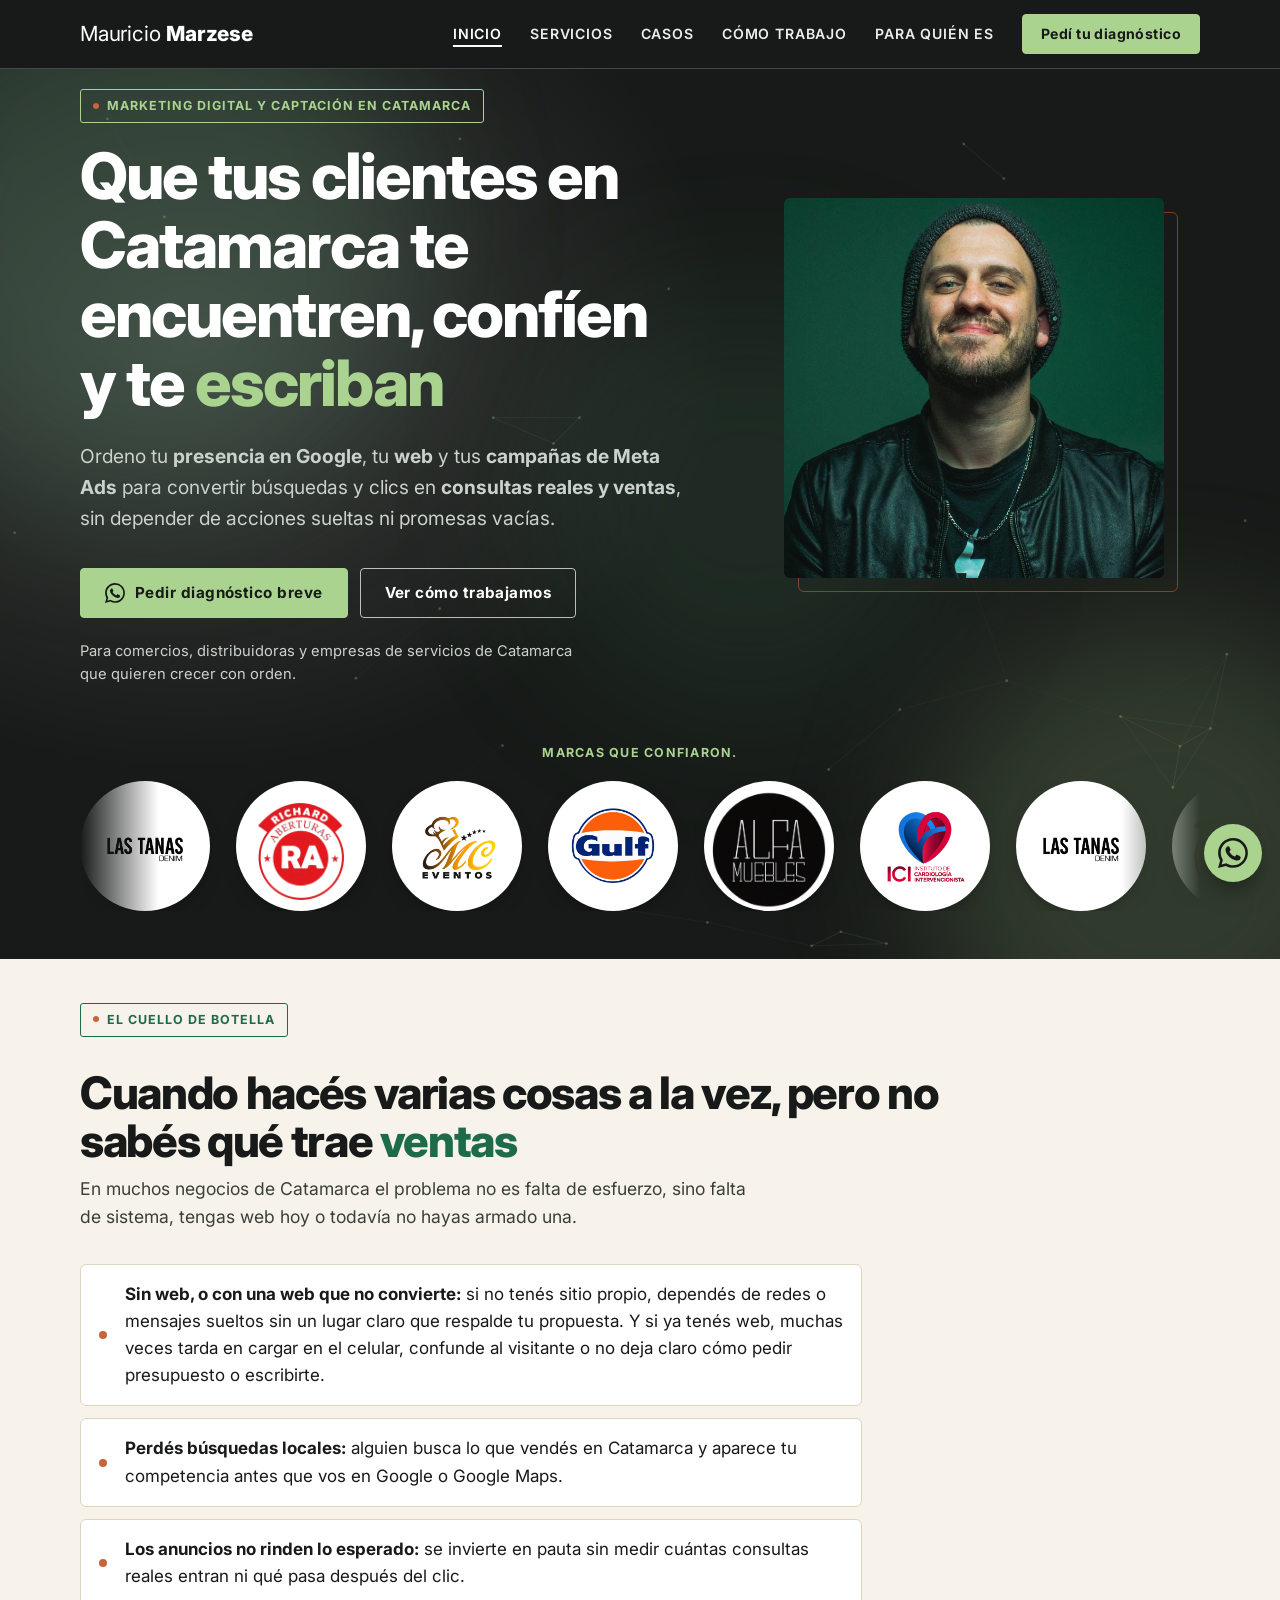
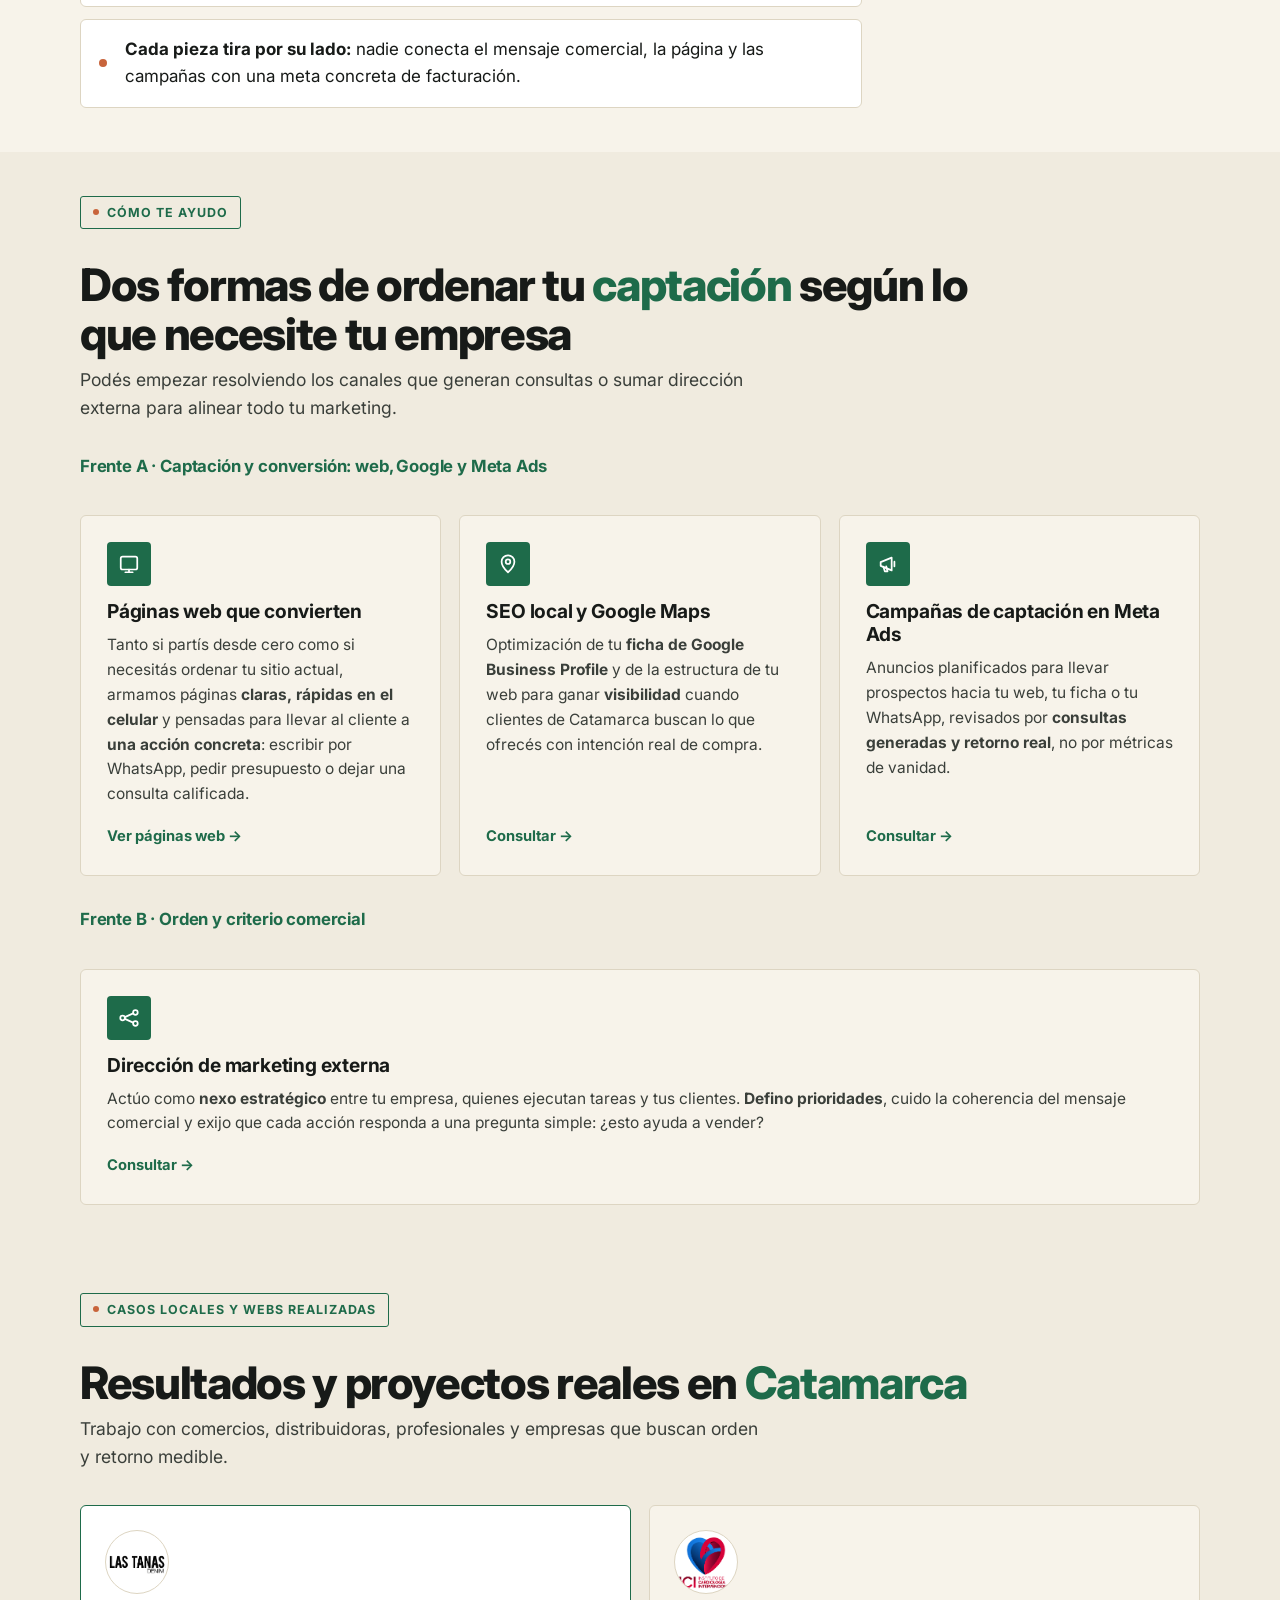
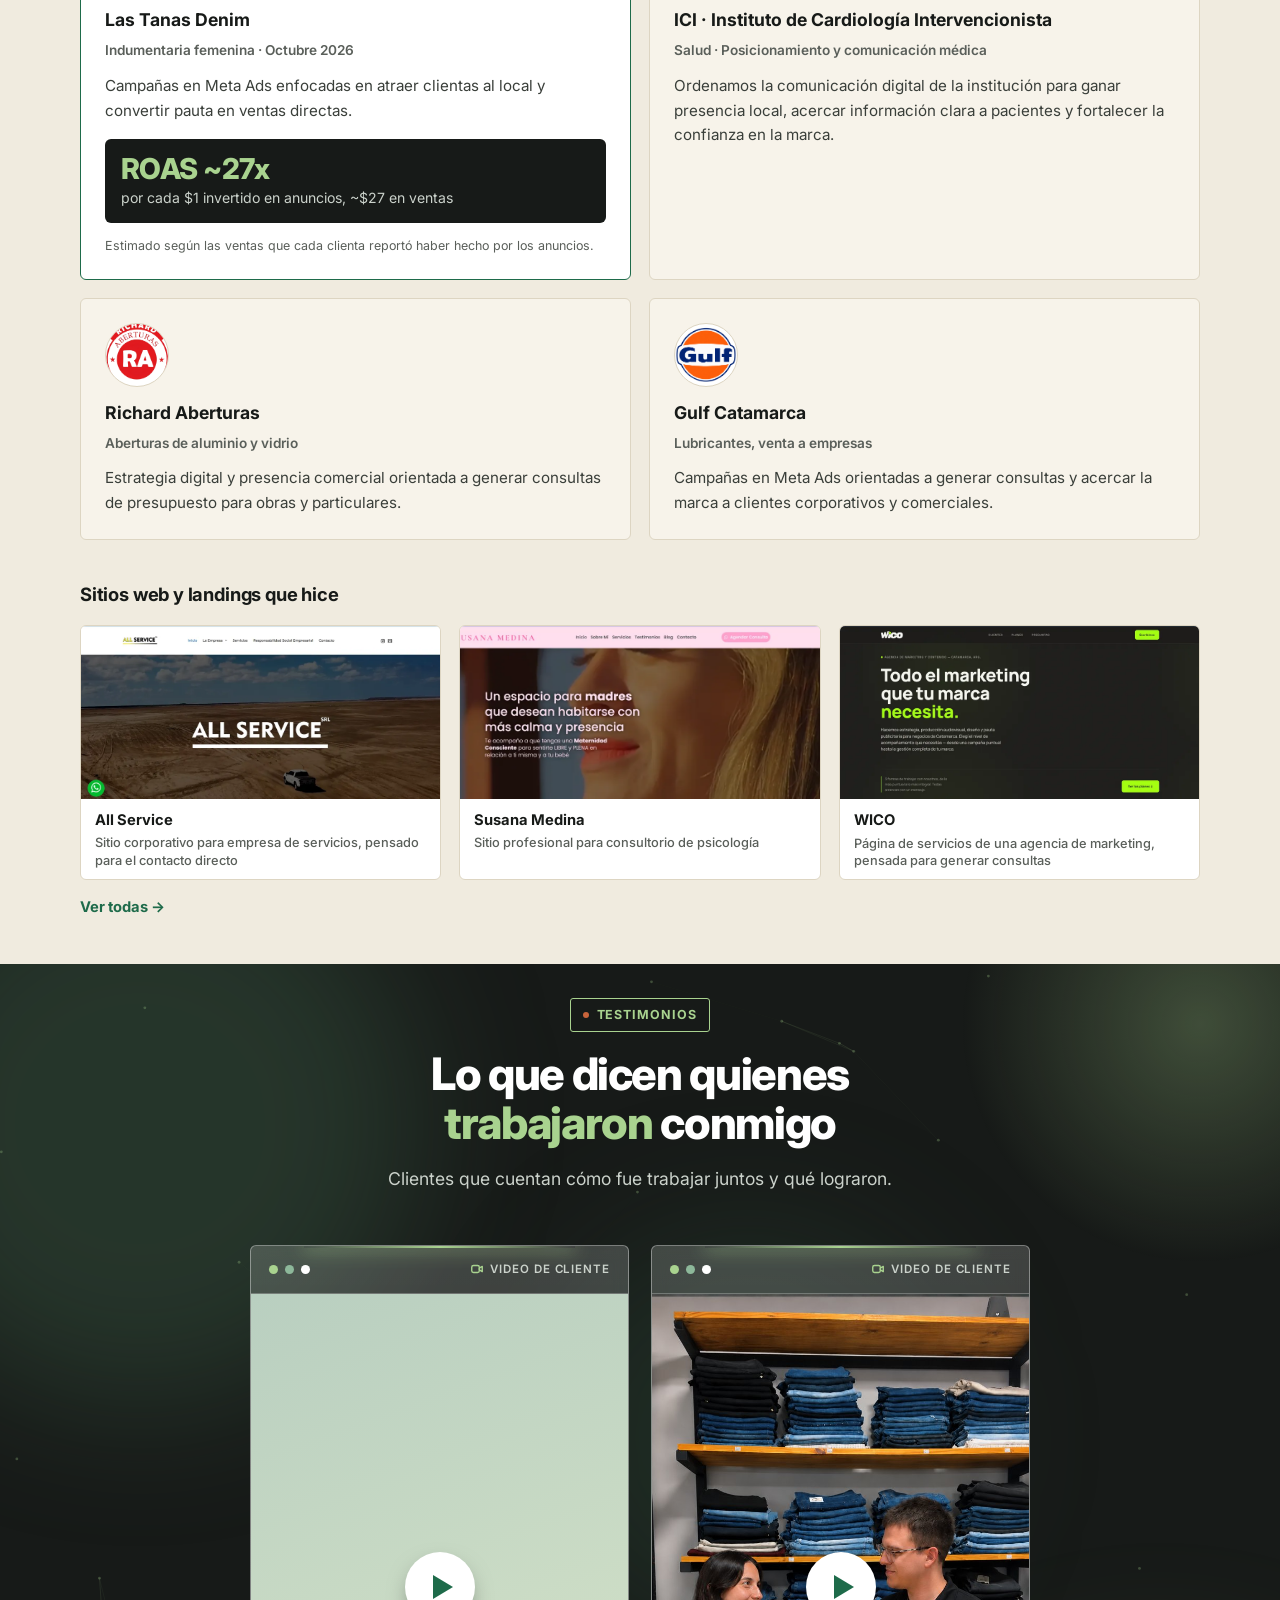
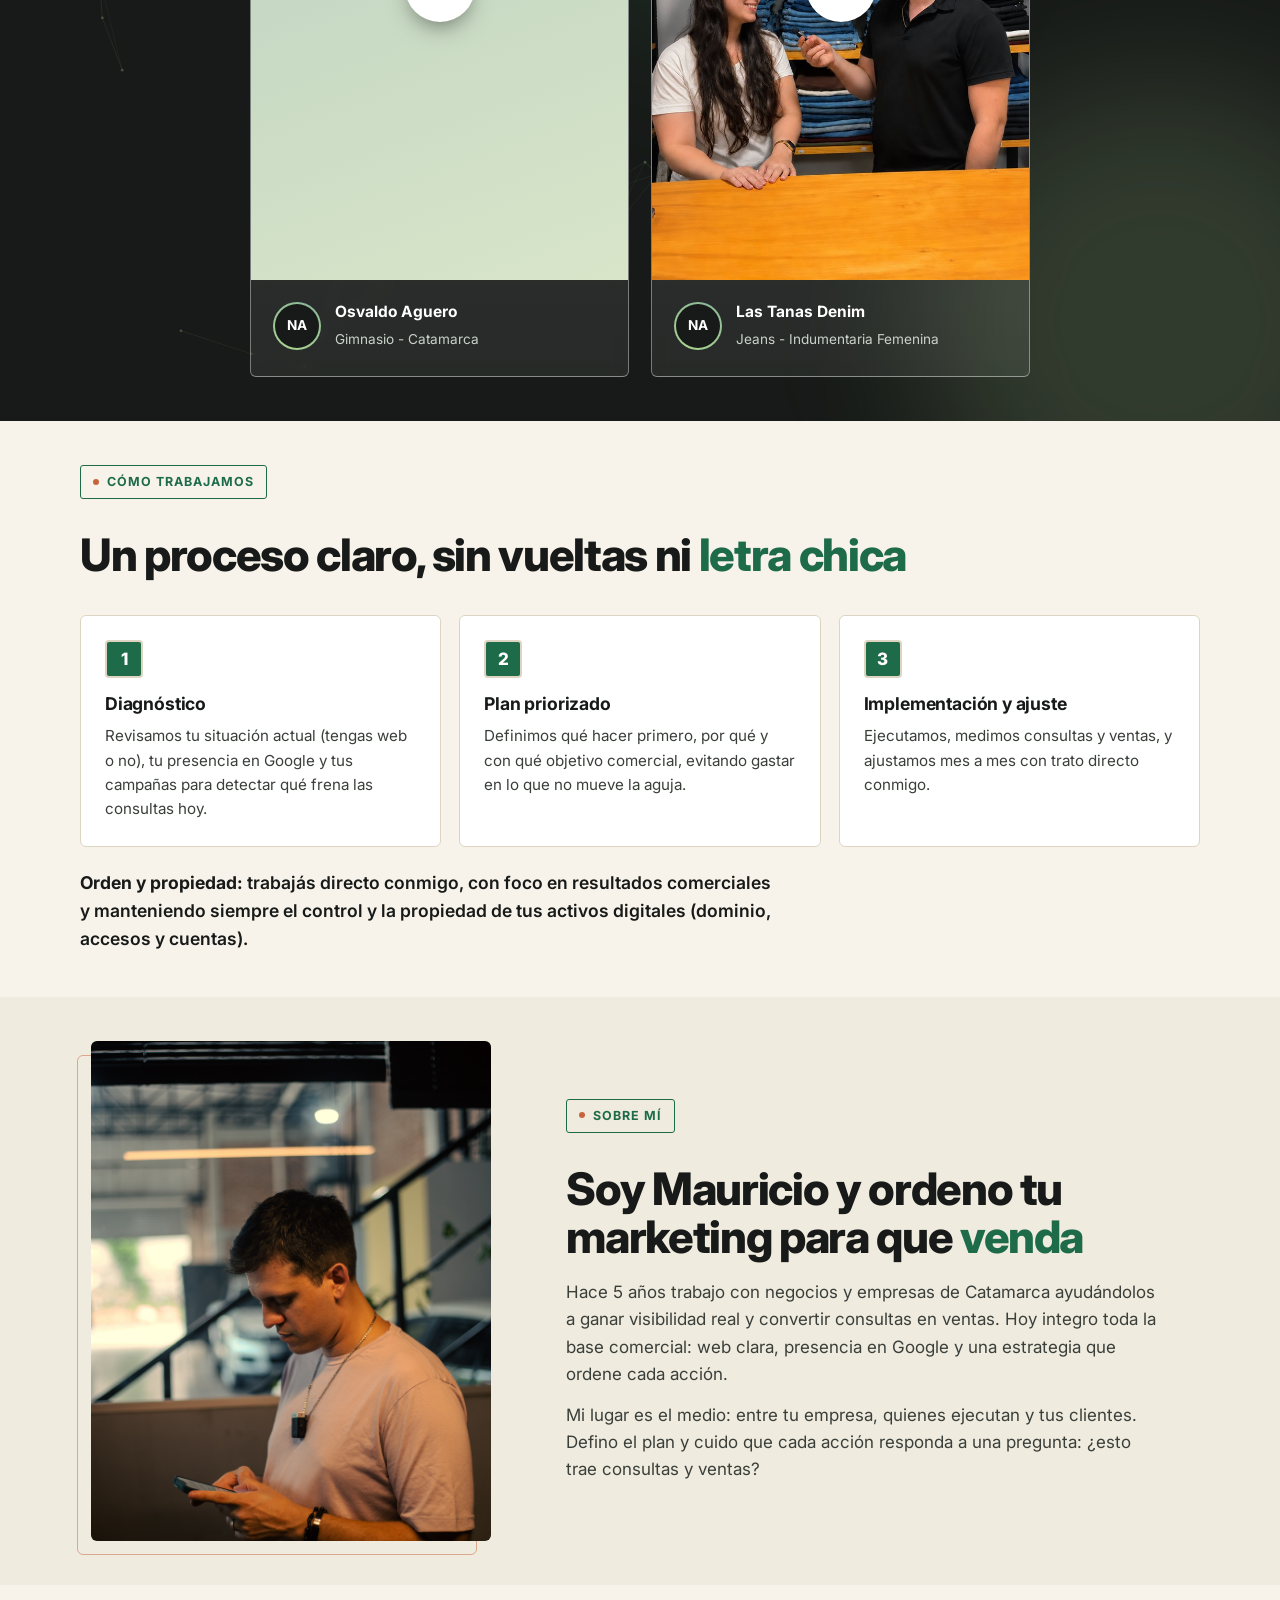
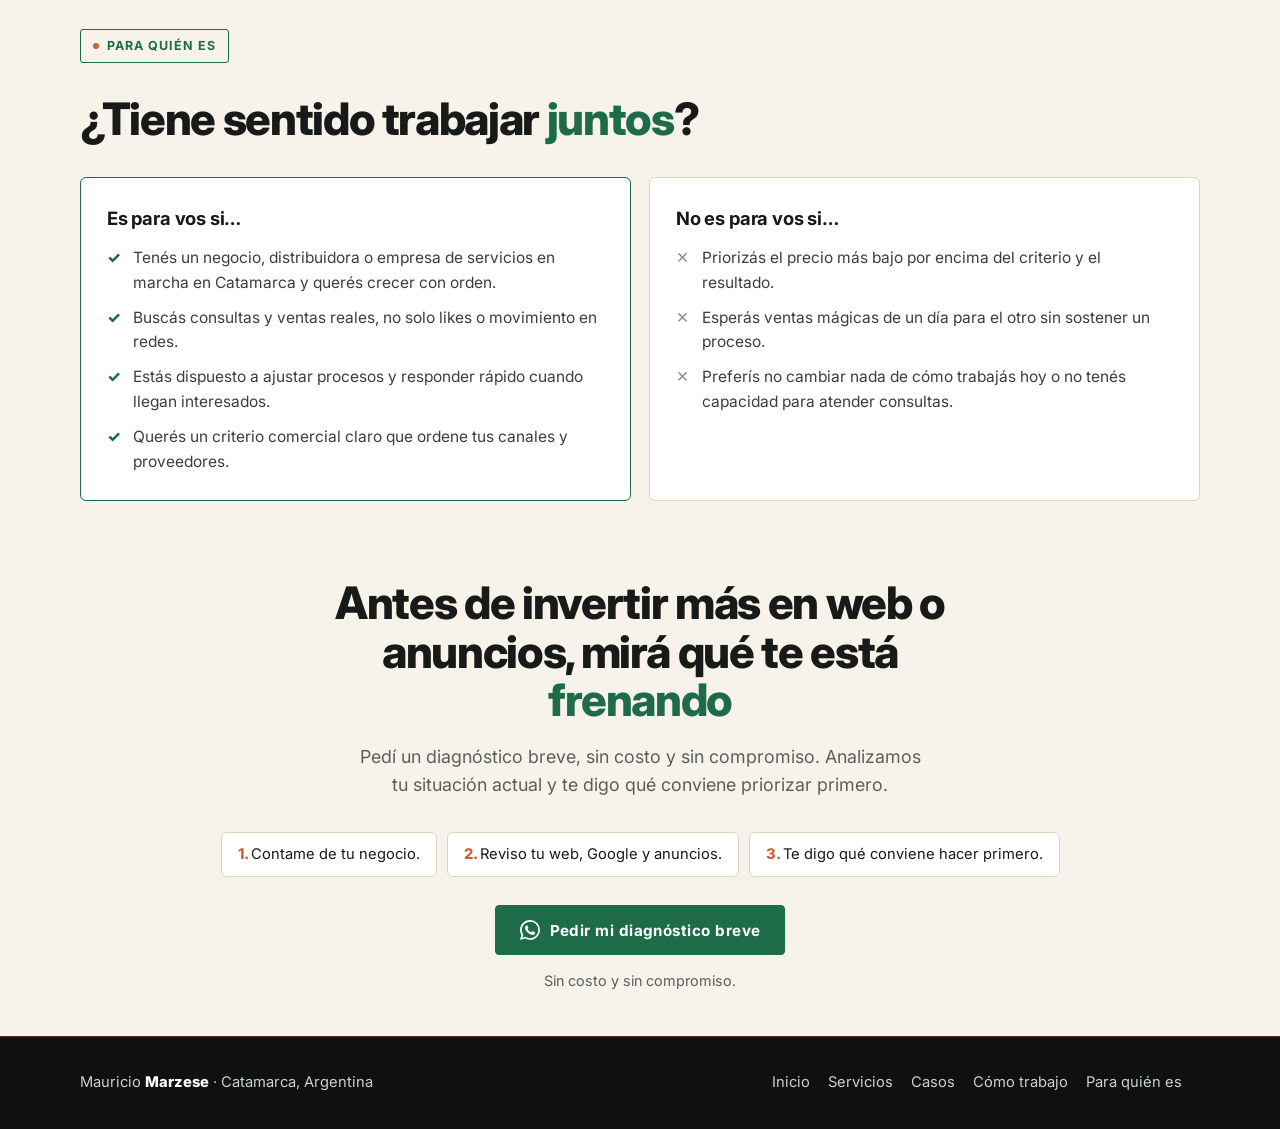
==== commit 1a160558: "Home: -50% padding vertical y negritas en palabras clave Co-Authored-By: Claude Sonnet 5.5 <noreply@" ====
--- a/index.html
+++ b/index.html
@@ -60,7 +60,7 @@
     <div class="hero-txt">
       <span class="pill">Marketing digital y captación en Catamarca</span>
       <h1>Que tus clientes en Catamarca te encuentren, confíen y te <span class="hl">escriban</span></h1>
-      <p class="sub">Ordeno tu presencia en Google, tu web y tus campañas de Meta Ads para convertir búsquedas y clics en consultas reales y ventas, sin depender de acciones sueltas ni promesas vacías.</p>
+      <p class="sub">Ordeno tu <b>presencia en Google</b>, tu <b>web</b> y tus <b>campañas de Meta Ads</b> para convertir búsquedas y clics en <b>consultas reales y ventas</b>, sin depender de acciones sueltas ni promesas vacías.</p>
       <div class="actions">
         <a class="btn main wa" data-msg="Hola Mauricio, vi tu página y quiero pedir el diagnóstico breve de mi negocio."><svg viewBox="0 0 24 24" aria-hidden="true"><use href="#wa"/></svg>Pedir diagnóstico breve</a>
         <a class="btn ghost" href="#como-trabajo">Ver cómo trabajamos</a>
@@ -98,13 +98,13 @@
     <p class="sub">Podés empezar resolviendo los canales que generan consultas o sumar dirección externa para alinear todo tu marketing.</p>
     <h3 class="front">Frente A · Captación y conversión: web, Google y Meta Ads</h3>
     <div class="svc4 three">
-      <article class="scard"><span class="qic"><svg viewBox="0 0 24 24" aria-hidden="true"><rect x="3" y="4" width="18" height="14" rx="2"/><path d="M8 21h8M12 18v3"/></svg></span><h3>Páginas web que convierten</h3><p>Tanto si partís desde cero como si necesitás ordenar tu sitio actual, armamos páginas claras, rápidas en el celular y pensadas para llevar al cliente a una acción concreta: escribir por WhatsApp, pedir presupuesto o dejar una consulta calificada.</p><a class="go" href="/diseno-web/">Ver páginas web →</a></article>
-      <article class="scard"><span class="qic"><svg viewBox="0 0 24 24" aria-hidden="true"><path d="M12 21s7-6.2 7-11.5A7 7 0 0 0 5 9.5C5 14.800 12 21 12 21z"/><circle cx="12" cy="9.500" r="2.500"/></svg></span><h3>SEO local y Google Maps</h3><p>Optimización de tu ficha de Google Business Profile y de la estructura de tu web para ganar visibilidad cuando clientes de Catamarca buscan lo que ofrecés con intención real de compra.</p><a class="go wa" data-msg="Hola Mauricio, quiero consultar por SEO local y Google Maps para mi negocio.">Consultar →</a></article>
-      <article class="scard"><span class="qic"><svg viewBox="0 0 24 24" aria-hidden="true"><path d="M4 14v-4l12-5v14L4 14z"/><path d="M7 15l1.500 5h3L10 14.500M19 9.500v5"/></svg></span><h3>Campañas de captación en Meta Ads</h3><p>Anuncios planificados para llevar prospectos hacia tu web, tu ficha o tu WhatsApp, revisados por consultas generadas y retorno real, no por métricas de vanidad.</p><a class="go wa" data-msg="Hola Mauricio, quiero consultar por campañas en Meta Ads para mi negocio.">Consultar →</a></article>
+      <article class="scard"><span class="qic"><svg viewBox="0 0 24 24" aria-hidden="true"><rect x="3" y="4" width="18" height="14" rx="2"/><path d="M8 21h8M12 18v3"/></svg></span><h3>Páginas web que convierten</h3><p>Tanto si partís desde cero como si necesitás ordenar tu sitio actual, armamos páginas <b>claras, rápidas en el celular</b> y pensadas para llevar al cliente a <b>una acción concreta</b>: escribir por WhatsApp, pedir presupuesto o dejar una consulta calificada.</p><a class="go" href="/diseno-web/">Ver páginas web →</a></article>
+      <article class="scard"><span class="qic"><svg viewBox="0 0 24 24" aria-hidden="true"><path d="M12 21s7-6.2 7-11.5A7 7 0 0 0 5 9.5C5 14.800 12 21 12 21z"/><circle cx="12" cy="9.500" r="2.500"/></svg></span><h3>SEO local y Google Maps</h3><p>Optimización de tu <b>ficha de Google Business Profile</b> y de la estructura de tu web para ganar <b>visibilidad</b> cuando clientes de Catamarca buscan lo que ofrecés con intención real de compra.</p><a class="go wa" data-msg="Hola Mauricio, quiero consultar por SEO local y Google Maps para mi negocio.">Consultar →</a></article>
+      <article class="scard"><span class="qic"><svg viewBox="0 0 24 24" aria-hidden="true"><path d="M4 14v-4l12-5v14L4 14z"/><path d="M7 15l1.500 5h3L10 14.500M19 9.500v5"/></svg></span><h3>Campañas de captación en Meta Ads</h3><p>Anuncios planificados para llevar prospectos hacia tu web, tu ficha o tu WhatsApp, revisados por <b>consultas generadas y retorno real</b>, no por métricas de vanidad.</p><a class="go wa" data-msg="Hola Mauricio, quiero consultar por campañas en Meta Ads para mi negocio.">Consultar →</a></article>
     </div>
     <h3 class="front">Frente B · Orden y criterio comercial</h3>
     <div class="svc4 one">
-      <article class="scard"><span class="qic"><svg viewBox="0 0 24 24" aria-hidden="true"><circle cx="5" cy="12" r="2.500"/><circle cx="19" cy="6" r="2.500"/><circle cx="19" cy="18" r="2.500"/><path d="M7.500 11l9-4M7.500 13l9 4"/></svg></span><h3>Dirección de marketing externa</h3><p>Actúo como nexo estratégico entre tu empresa, quienes ejecutan tareas y tus clientes. Defino prioridades, cuido la coherencia del mensaje comercial y exijo que cada acción responda a una pregunta simple: ¿esto ayuda a vender?</p><a class="go wa" data-msg="Hola Mauricio, quiero consultar por la dirección de marketing externa para mi empresa.">Consultar →</a></article>
+      <article class="scard"><span class="qic"><svg viewBox="0 0 24 24" aria-hidden="true"><circle cx="5" cy="12" r="2.500"/><circle cx="19" cy="6" r="2.500"/><circle cx="19" cy="18" r="2.500"/><path d="M7.500 11l9-4M7.500 13l9 4"/></svg></span><h3>Dirección de marketing externa</h3><p>Actúo como <b>nexo estratégico</b> entre tu empresa, quienes ejecutan tareas y tus clientes. <b>Defino prioridades</b>, cuido la coherencia del mensaje comercial y exijo que cada acción responda a una pregunta simple: ¿esto ayuda a vender?</p><a class="go wa" data-msg="Hola Mauricio, quiero consultar por la dirección de marketing externa para mi empresa.">Consultar →</a></article>
     </div>
   </div>
 </section>
--- a/styles.css
+++ b/styles.css
@@ -690,3 +690,12 @@
 .casos .wstrip{margin-top:40px}
 @media (max-width:900px){.svc4.three{grid-template-columns:1fr}}
 .prob .sub{color:#3A3F3A;max-width:62ch}
+/* Home: menos aire vertical (-50%) */
+#inicio .hero{padding:20px 0 48px}
+#inicio .prob,#inicio .pasos3,#inicio .fit,#inicio .casos,#inicio .serv,#inicio .serv.s-white,#inicio .about{padding:44px 0}
+#inicio .testi,#inicio .final{padding-top:34px;padding-bottom:44px}
+@media (max-width:900px){
+  #inicio .hero{padding:14px 0 36px}
+  #inicio .prob,#inicio .pasos3,#inicio .fit,#inicio .casos,#inicio .serv,#inicio .serv.s-white,#inicio .about{padding:30px 0}
+  #inicio .testi,#inicio .final{padding-top:24px;padding-bottom:30px}
+}
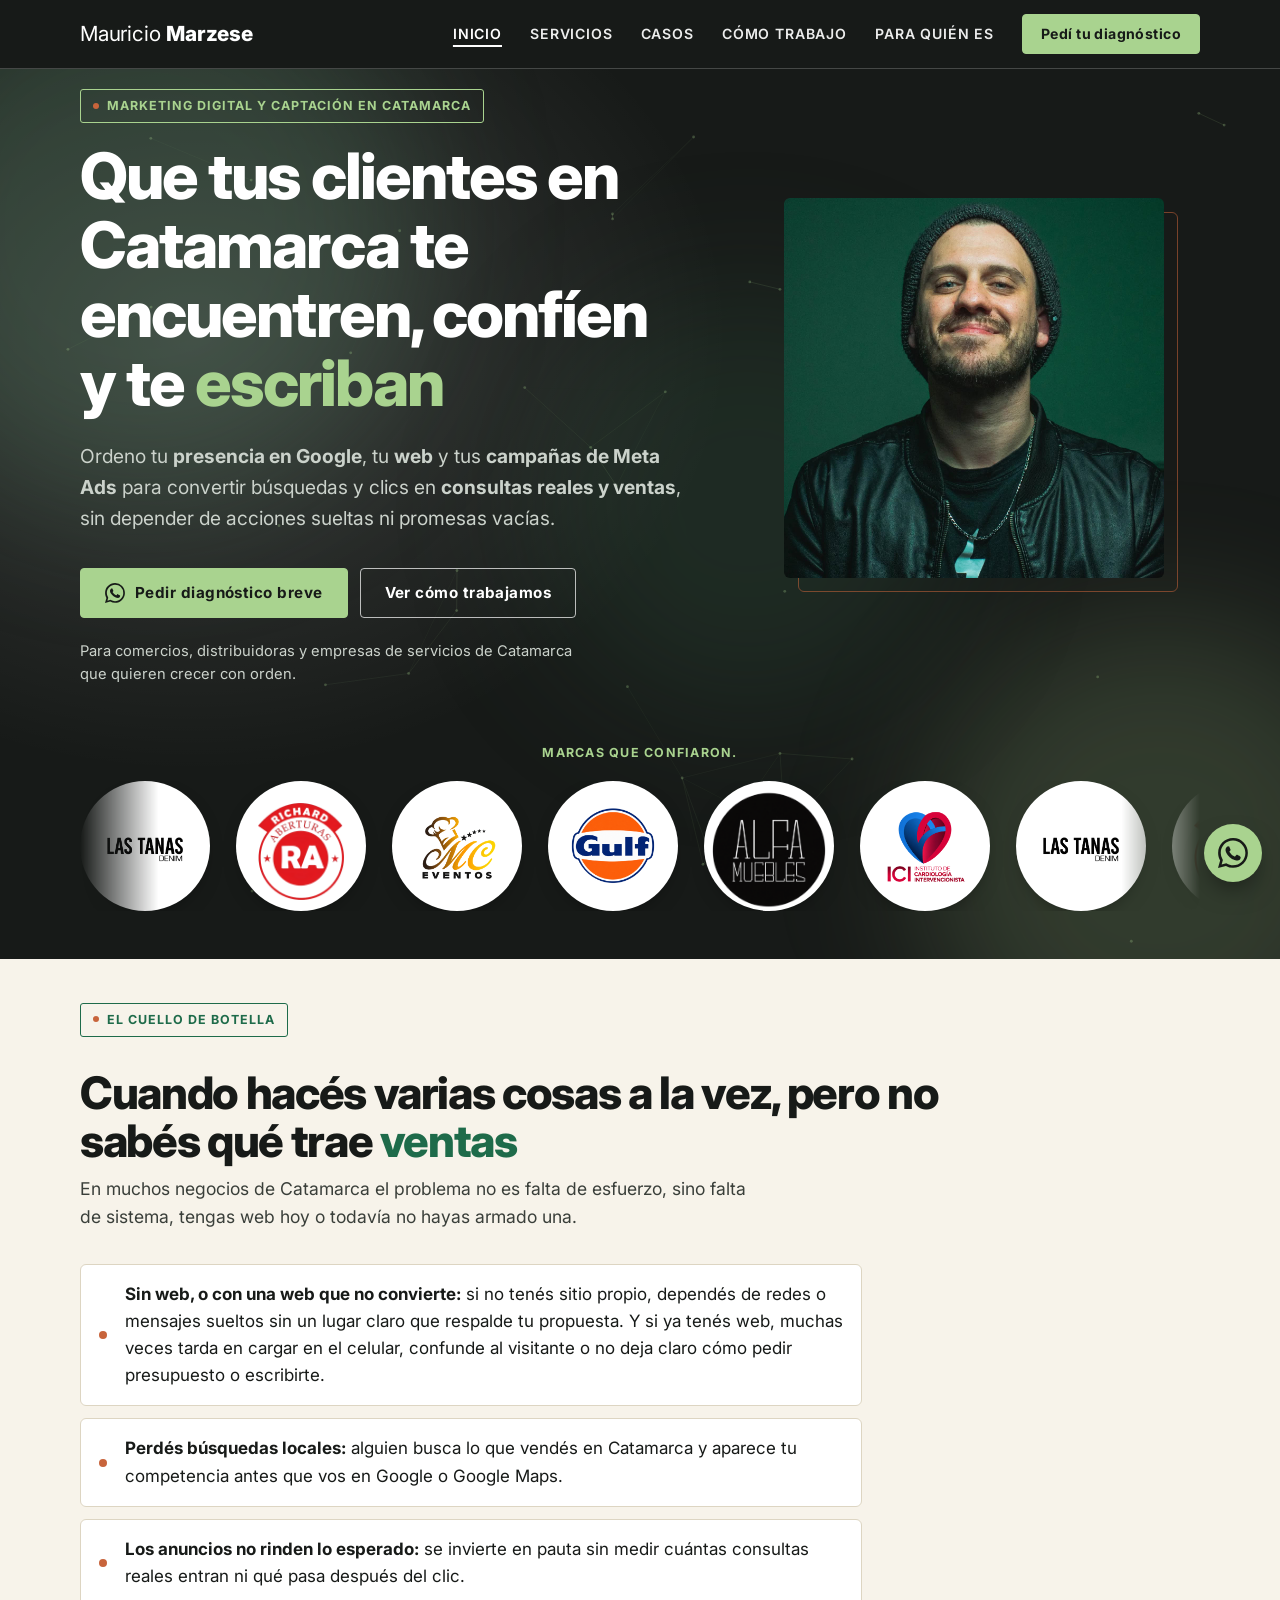
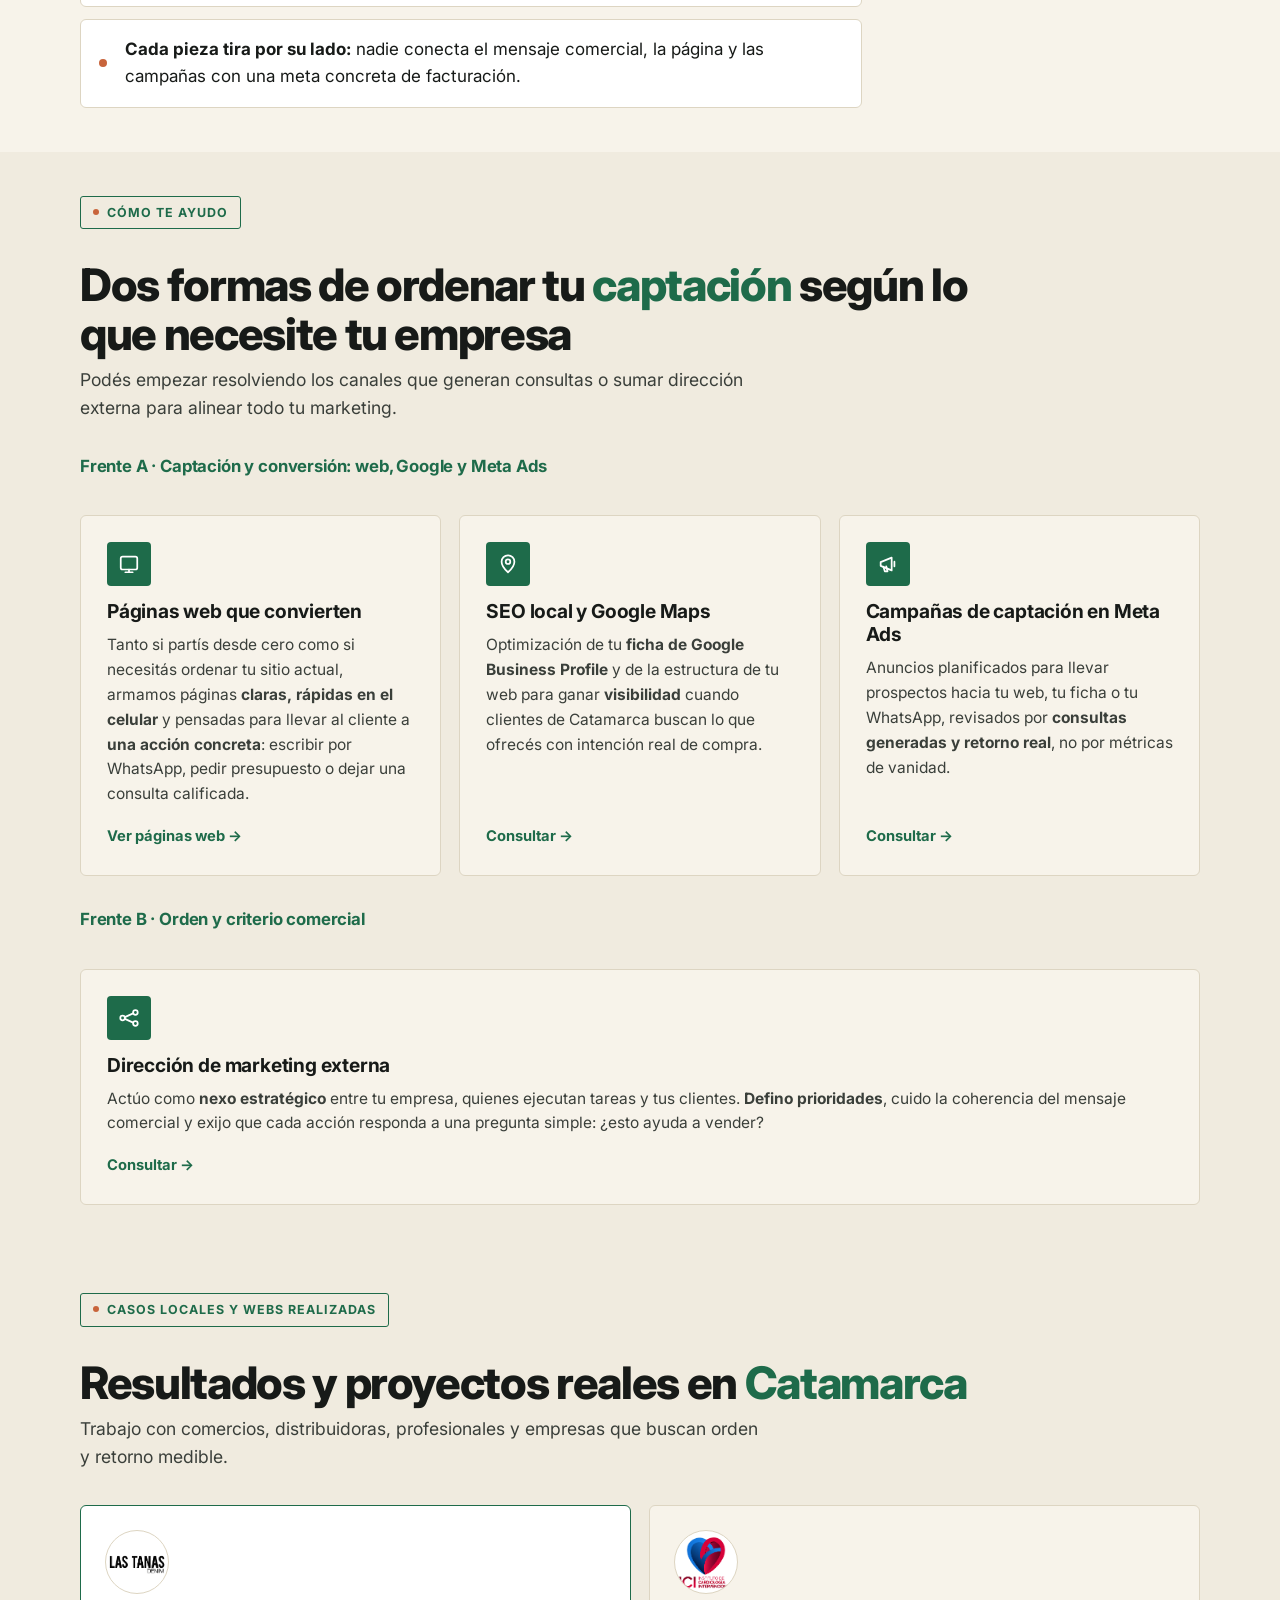
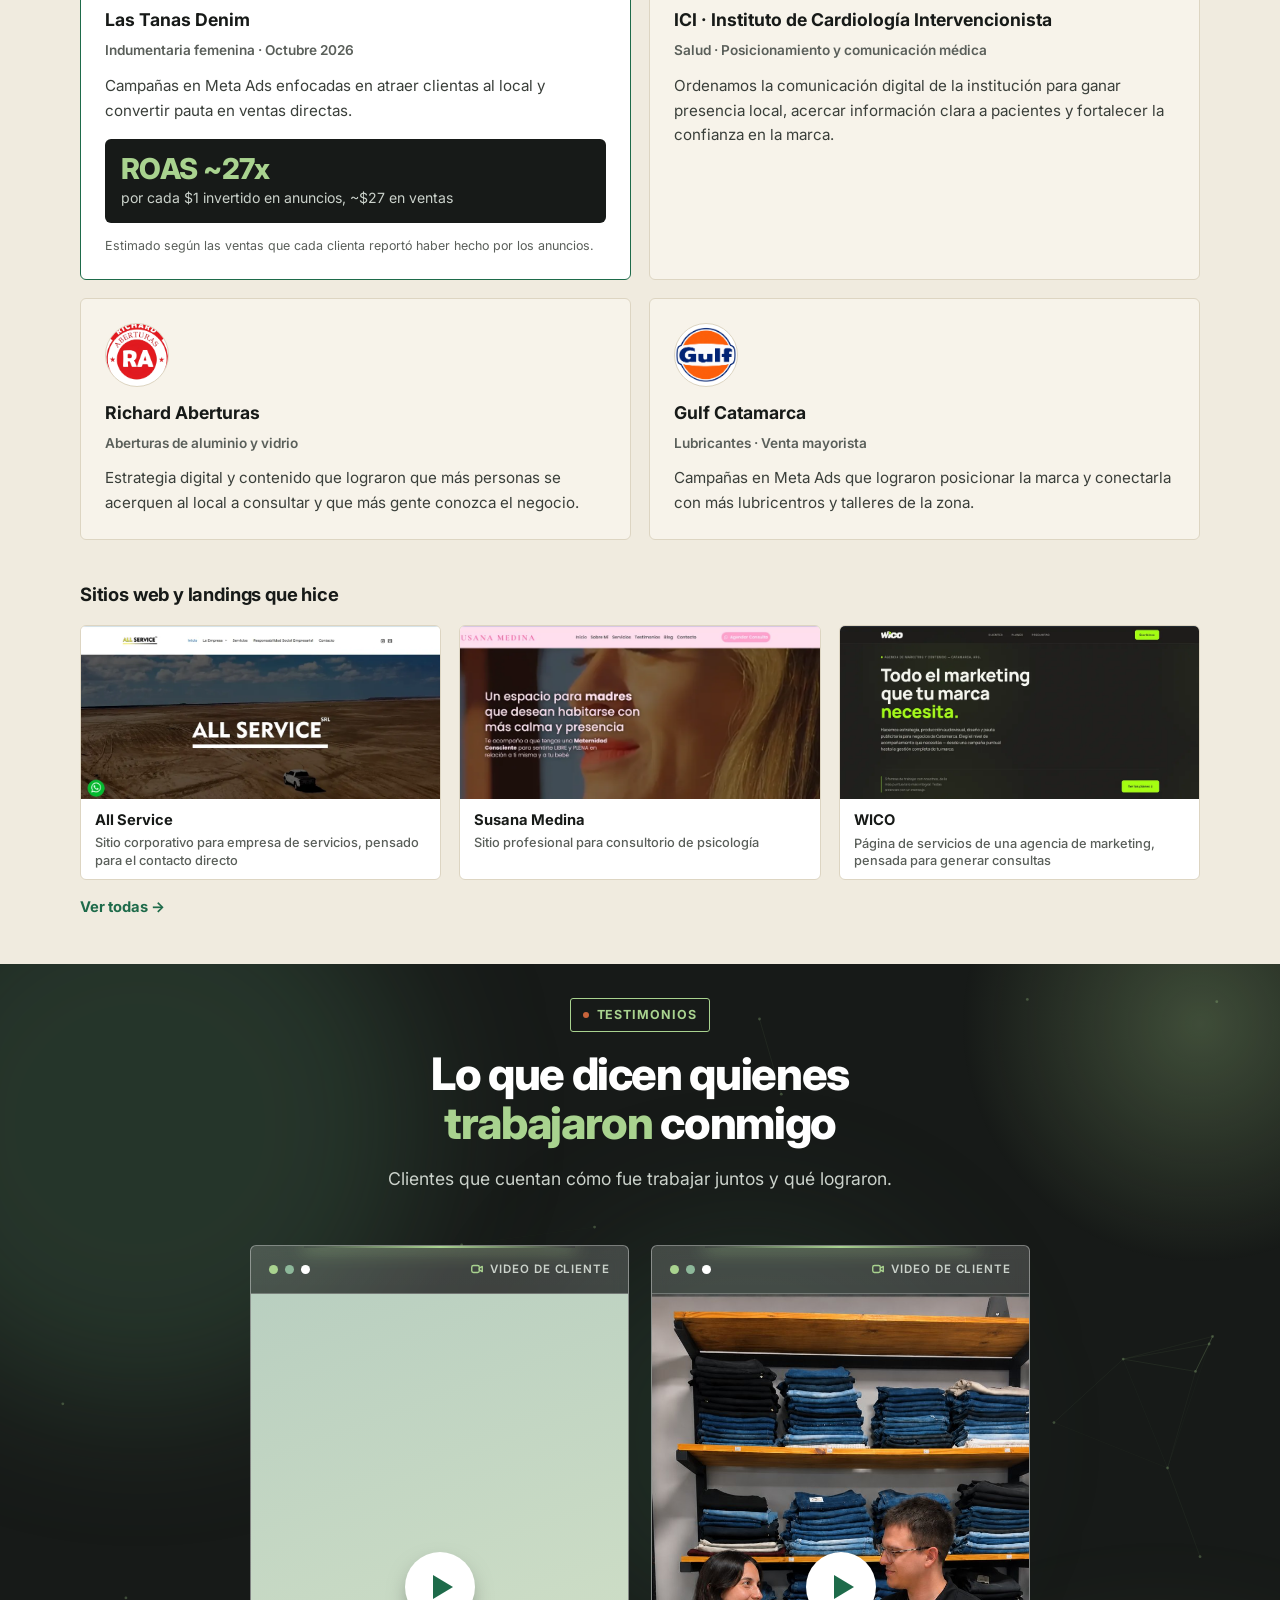
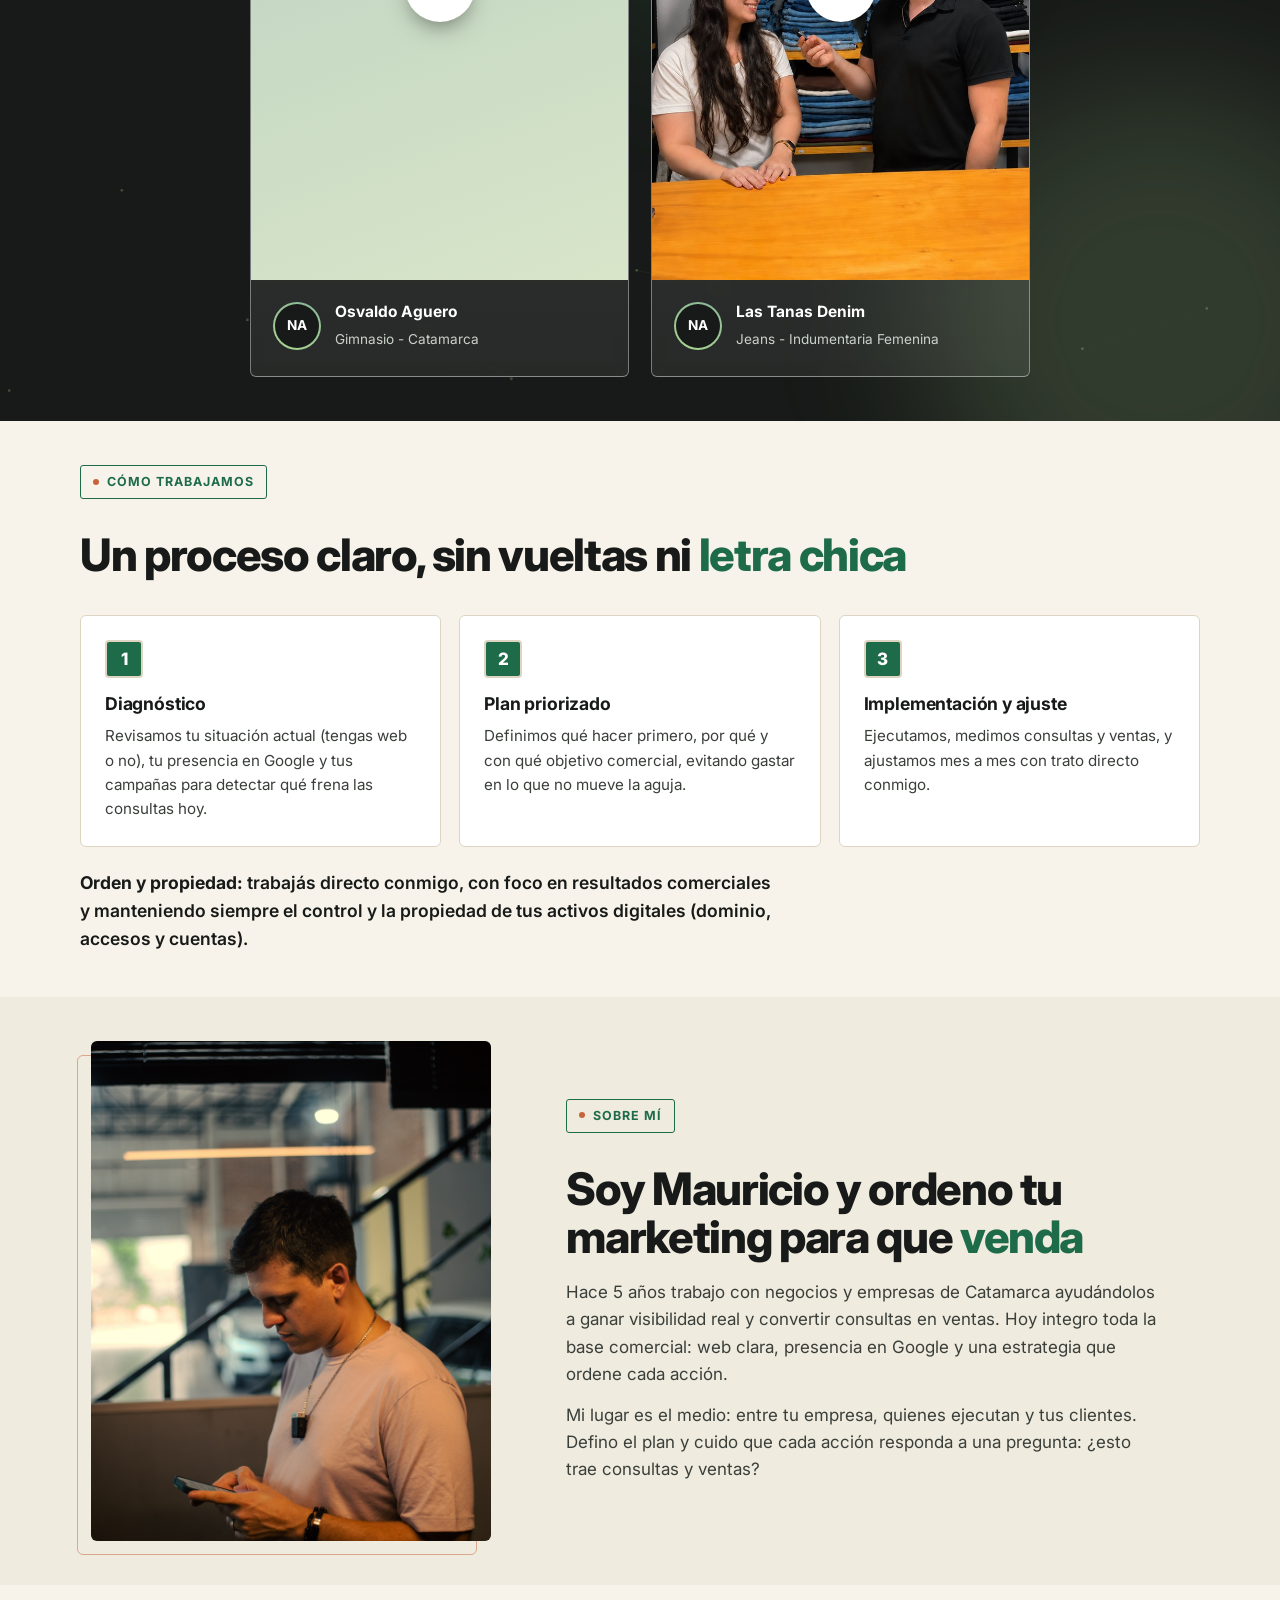
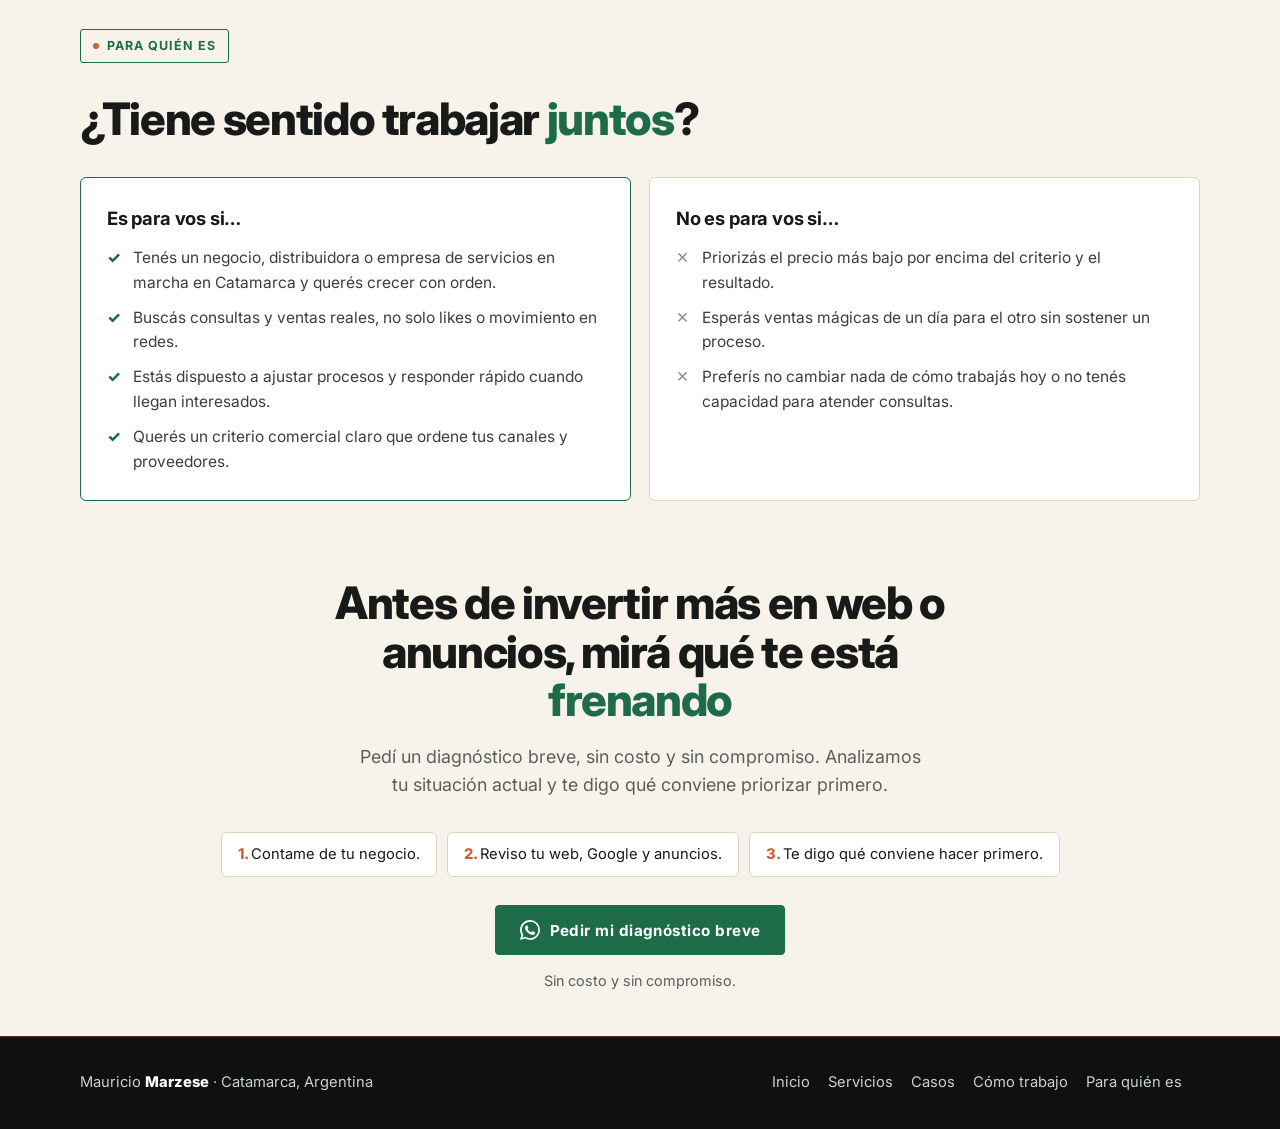
==== commit 875b5d1f: "Casos: textos de Richard y Gulf Co-Authored-By: Claude Sonnet 5.5 <noreply@anthropic.com> Claude-Ses" ====
--- a/index.html
+++ b/index.html
@@ -117,8 +117,8 @@
     <div class="cgrid">
       <article class="ccard feat"><img class="clogo" src="/img/lastanas.png" alt="Las Tanas Denim" loading="lazy" width="64" height="64"><strong>Las Tanas Denim</strong><span>Indumentaria femenina · Octubre 2026</span><p>Campañas en Meta Ads enfocadas en atraer clientas al local y convertir pauta en ventas directas.</p><div class="cstat"><b>ROAS ~27x</b><i>por cada $1 invertido en anuncios, ~$27 en ventas</i></div><small>Estimado según las ventas que cada clienta reportó haber hecho por los anuncios.</small></article>
       <article class="ccard"><img class="clogo" src="/img/ici.png" alt="ICI Instituto de Cardiología Intervencionista" loading="lazy" width="64" height="64"><strong>ICI · Instituto de Cardiología Intervencionista</strong><span>Salud · Posicionamiento y comunicación médica</span><p>Ordenamos la comunicación digital de la institución para ganar presencia local, acercar información clara a pacientes y fortalecer la confianza en la marca.</p></article>
-      <article class="ccard"><img class="clogo" src="/img/richard.png" alt="Richard Aberturas" loading="lazy" width="64" height="64"><strong>Richard Aberturas</strong><span>Aberturas de aluminio y vidrio</span><p>Estrategia digital y presencia comercial orientada a generar consultas de presupuesto para obras y particulares.</p></article>
-      <article class="ccard"><img class="clogo" src="/img/gulf.png" alt="Gulf Catamarca" loading="lazy" width="64" height="64"><strong>Gulf Catamarca</strong><span>Lubricantes, venta a empresas</span><p>Campañas en Meta Ads orientadas a generar consultas y acercar la marca a clientes corporativos y comerciales.</p></article>
+      <article class="ccard"><img class="clogo" src="/img/richard.png" alt="Richard Aberturas" loading="lazy" width="64" height="64"><strong>Richard Aberturas</strong><span>Aberturas de aluminio y vidrio</span><p>Estrategia digital y contenido que lograron que más personas se acerquen al local a consultar y que más gente conozca el negocio.</p></article>
+      <article class="ccard"><img class="clogo" src="/img/gulf.png" alt="Gulf Catamarca" loading="lazy" width="64" height="64"><strong>Gulf Catamarca</strong><span>Lubricantes · Venta mayorista</span><p>Campañas en Meta Ads que lograron posicionar la marca y conectarla con más lubricentros y talleres de la zona.</p></article>
     </div>
     <div class="wstrip">
       <h3>Sitios web y landings que hice</h3>
